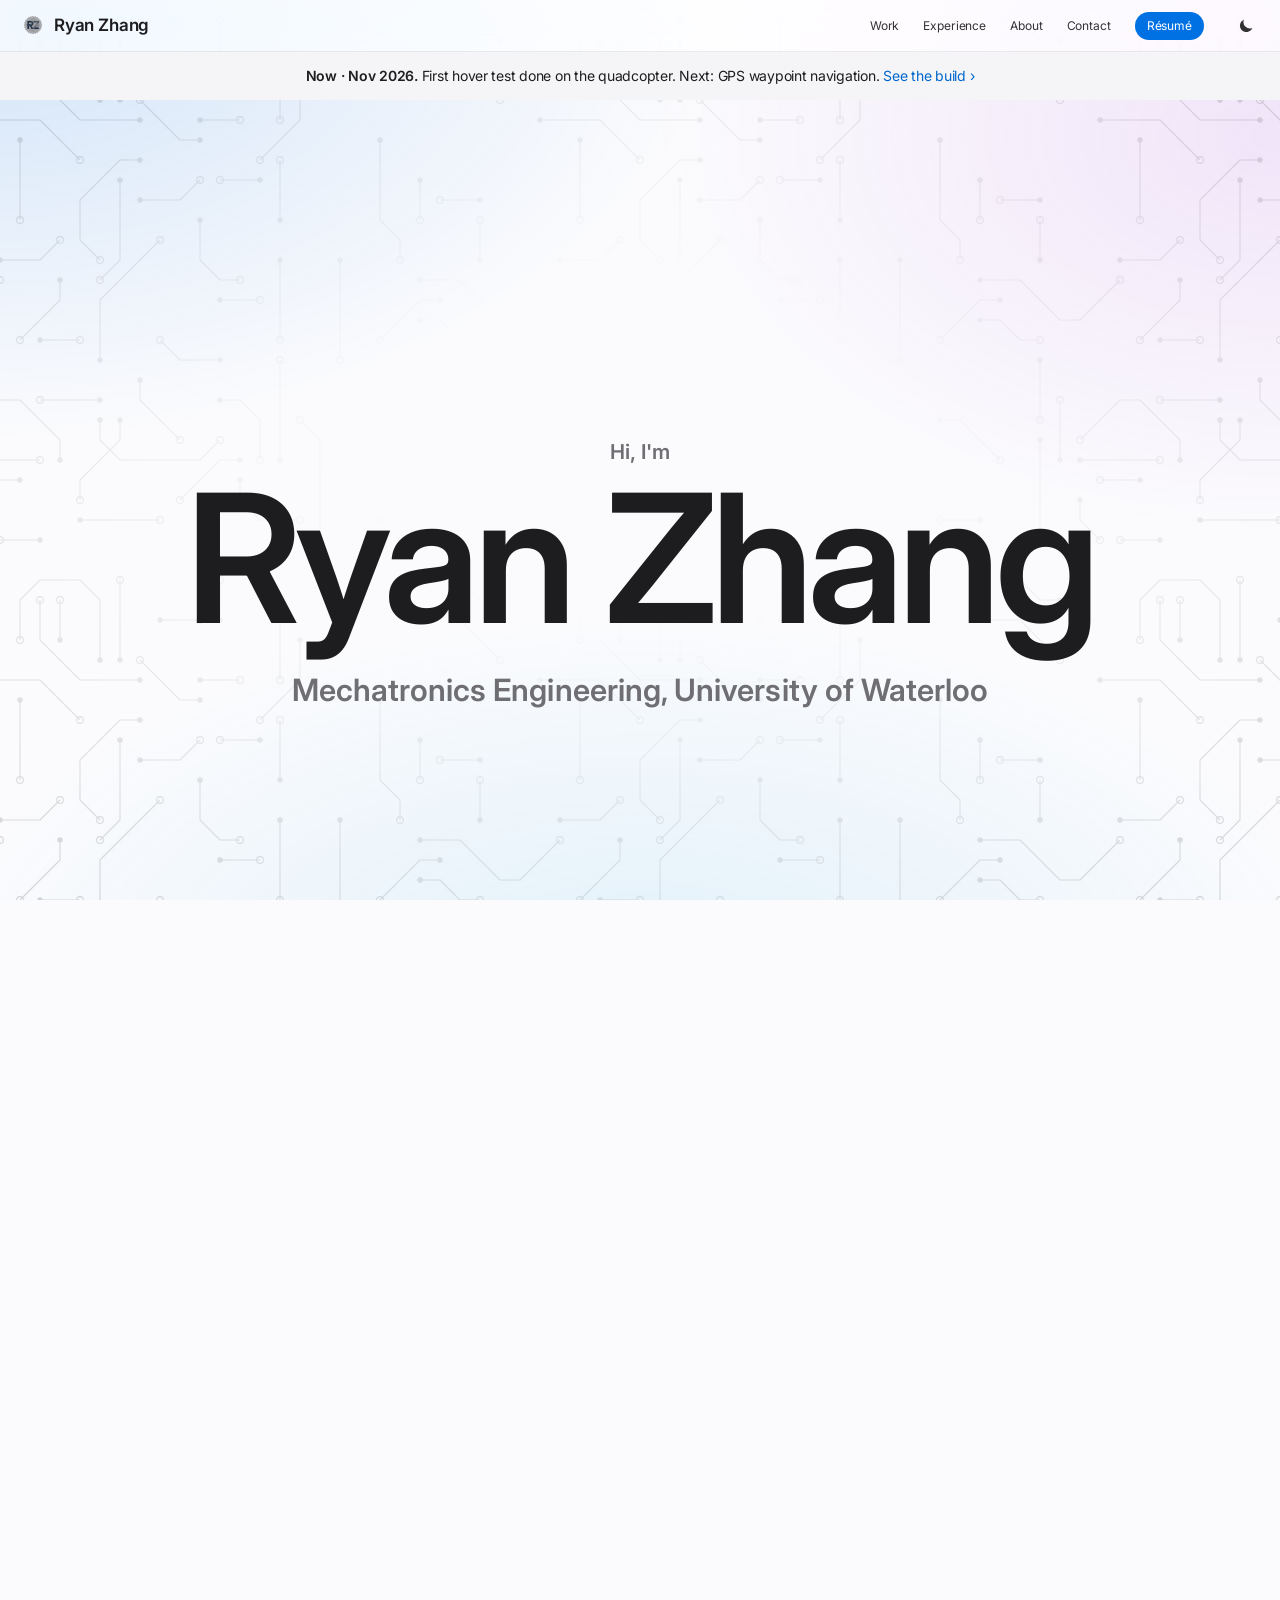
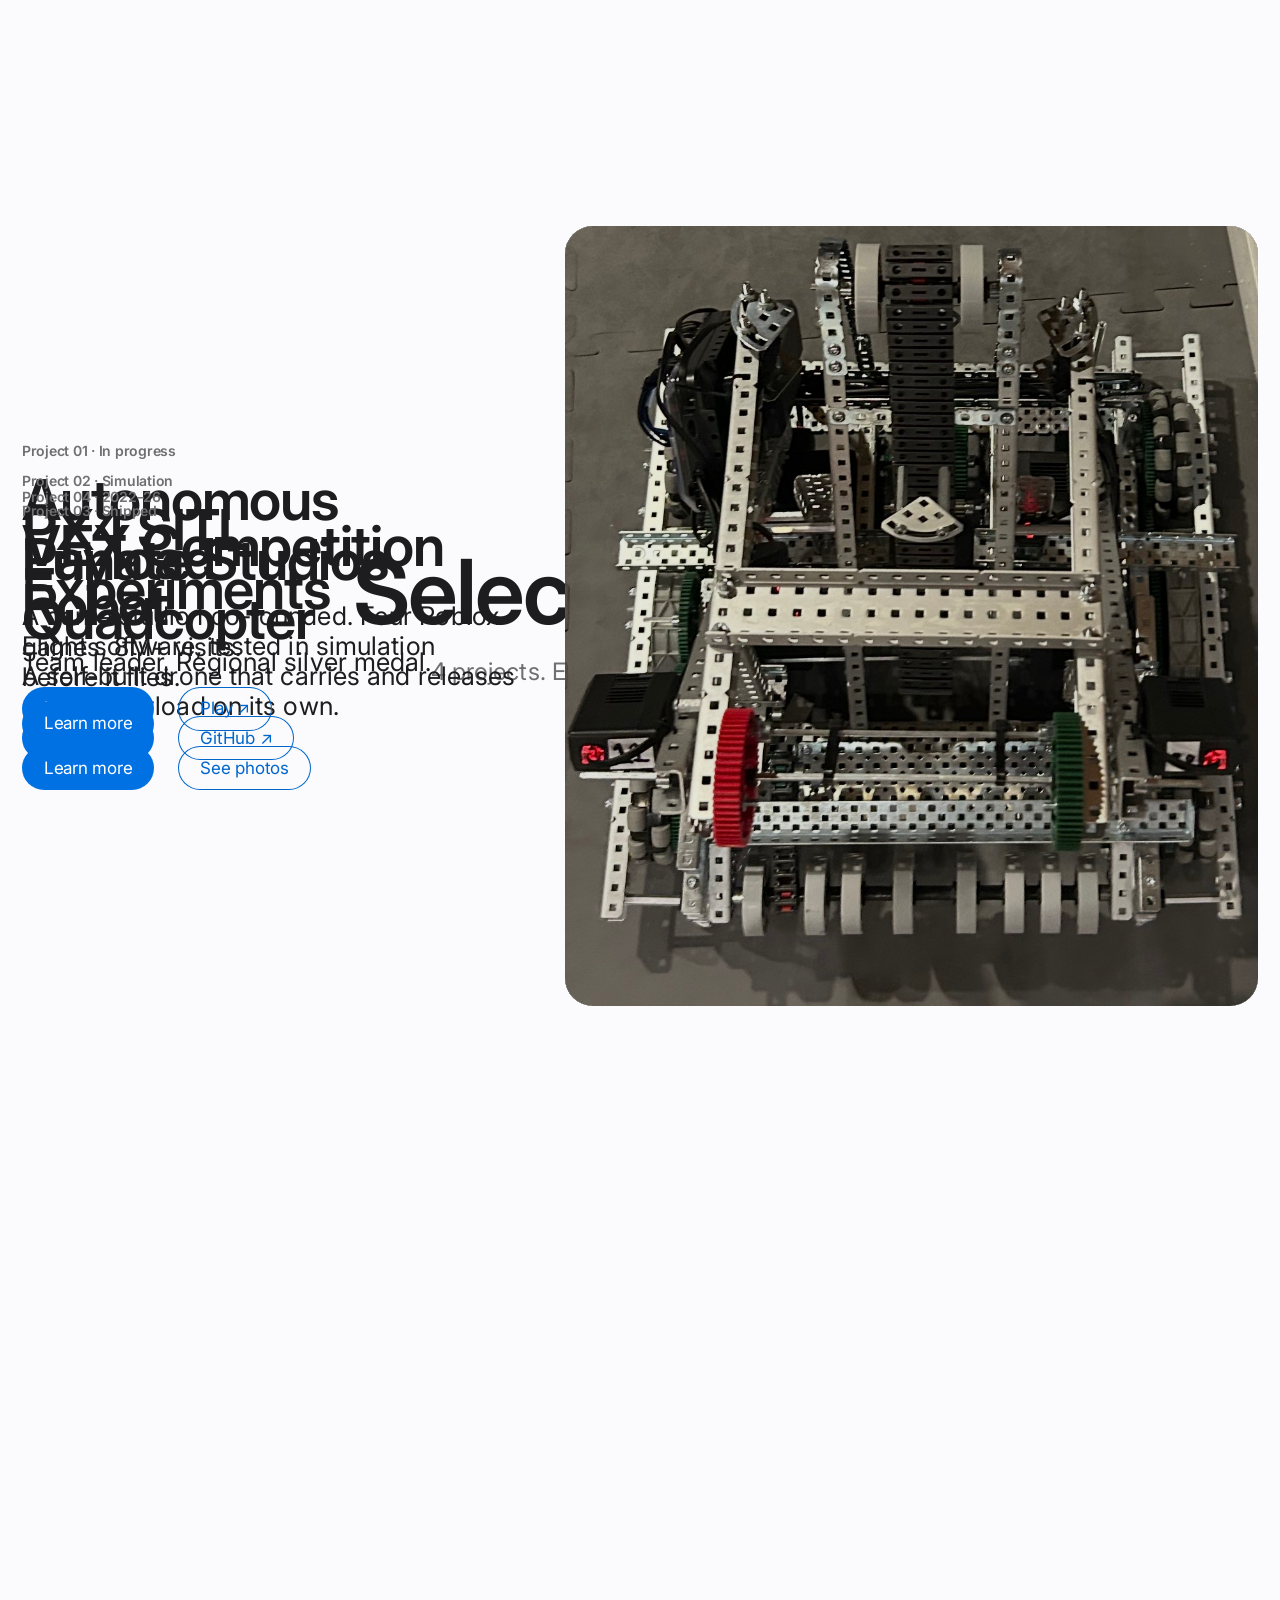
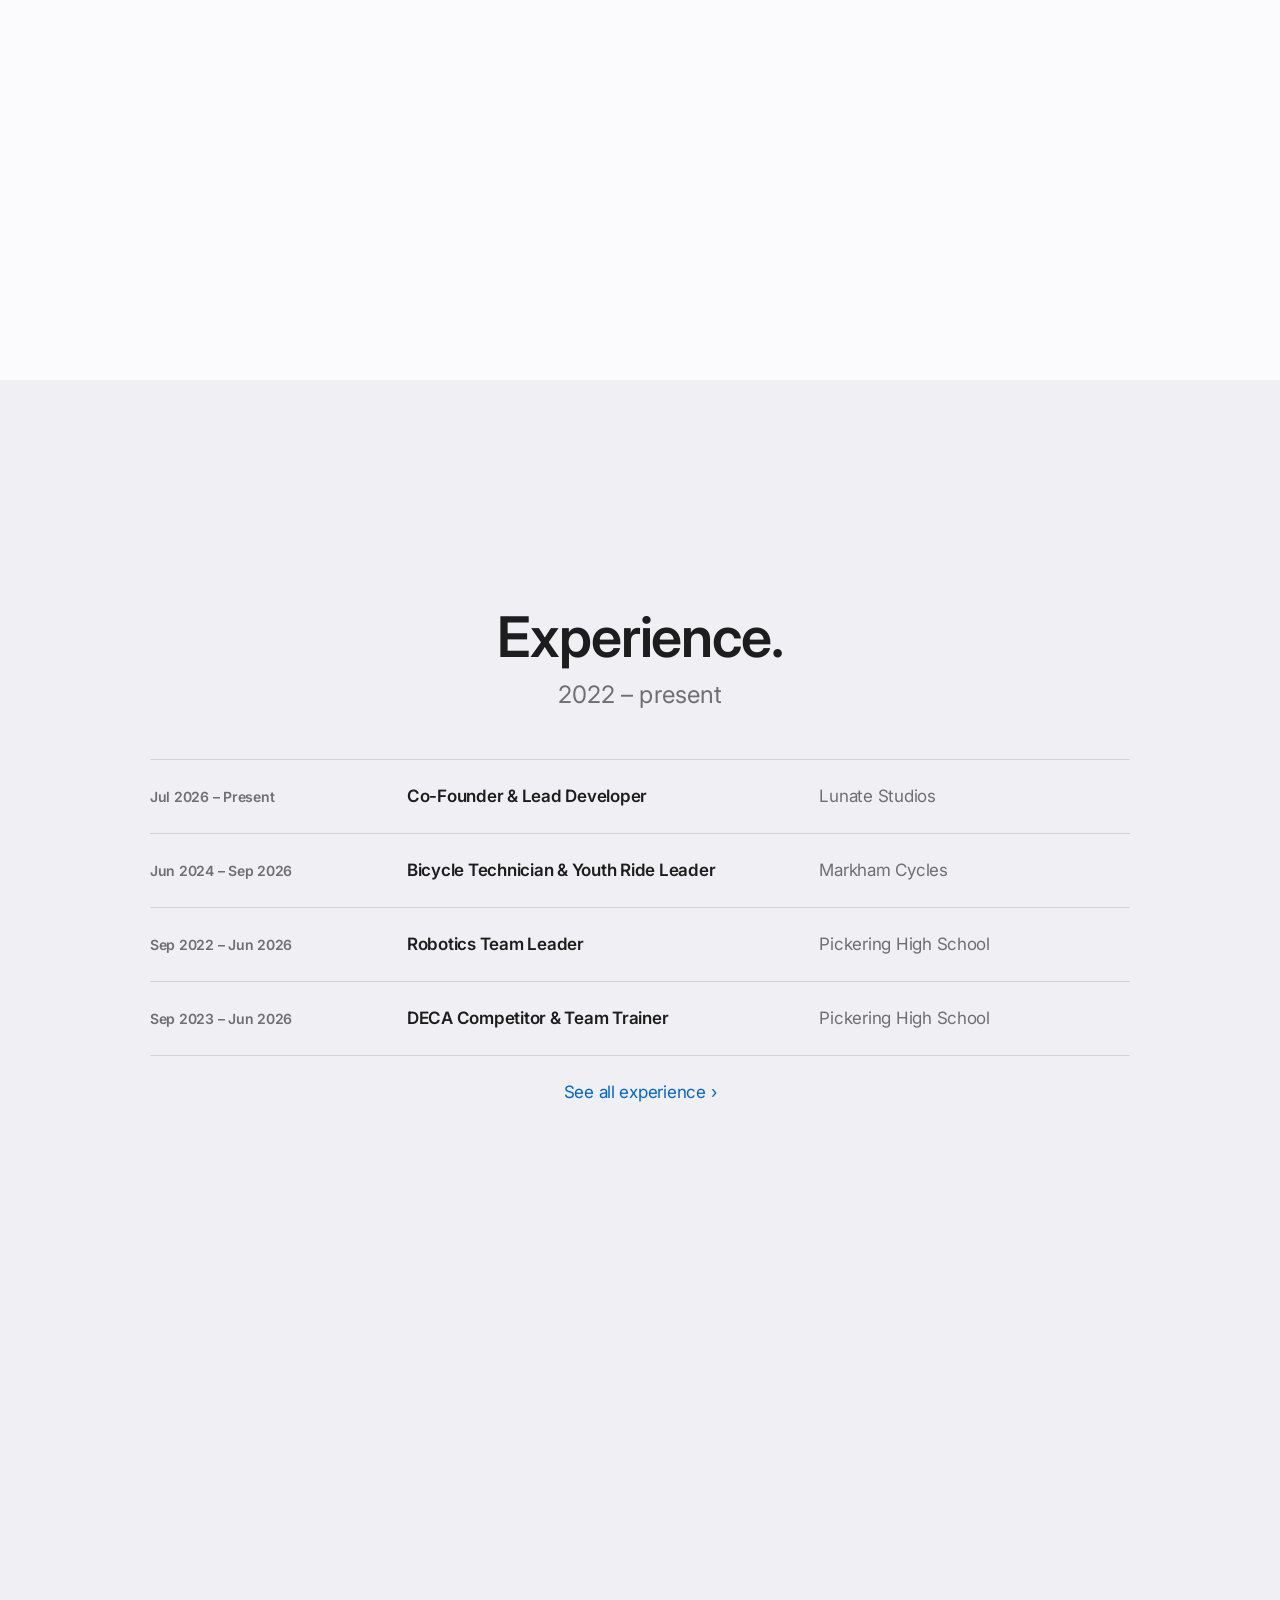
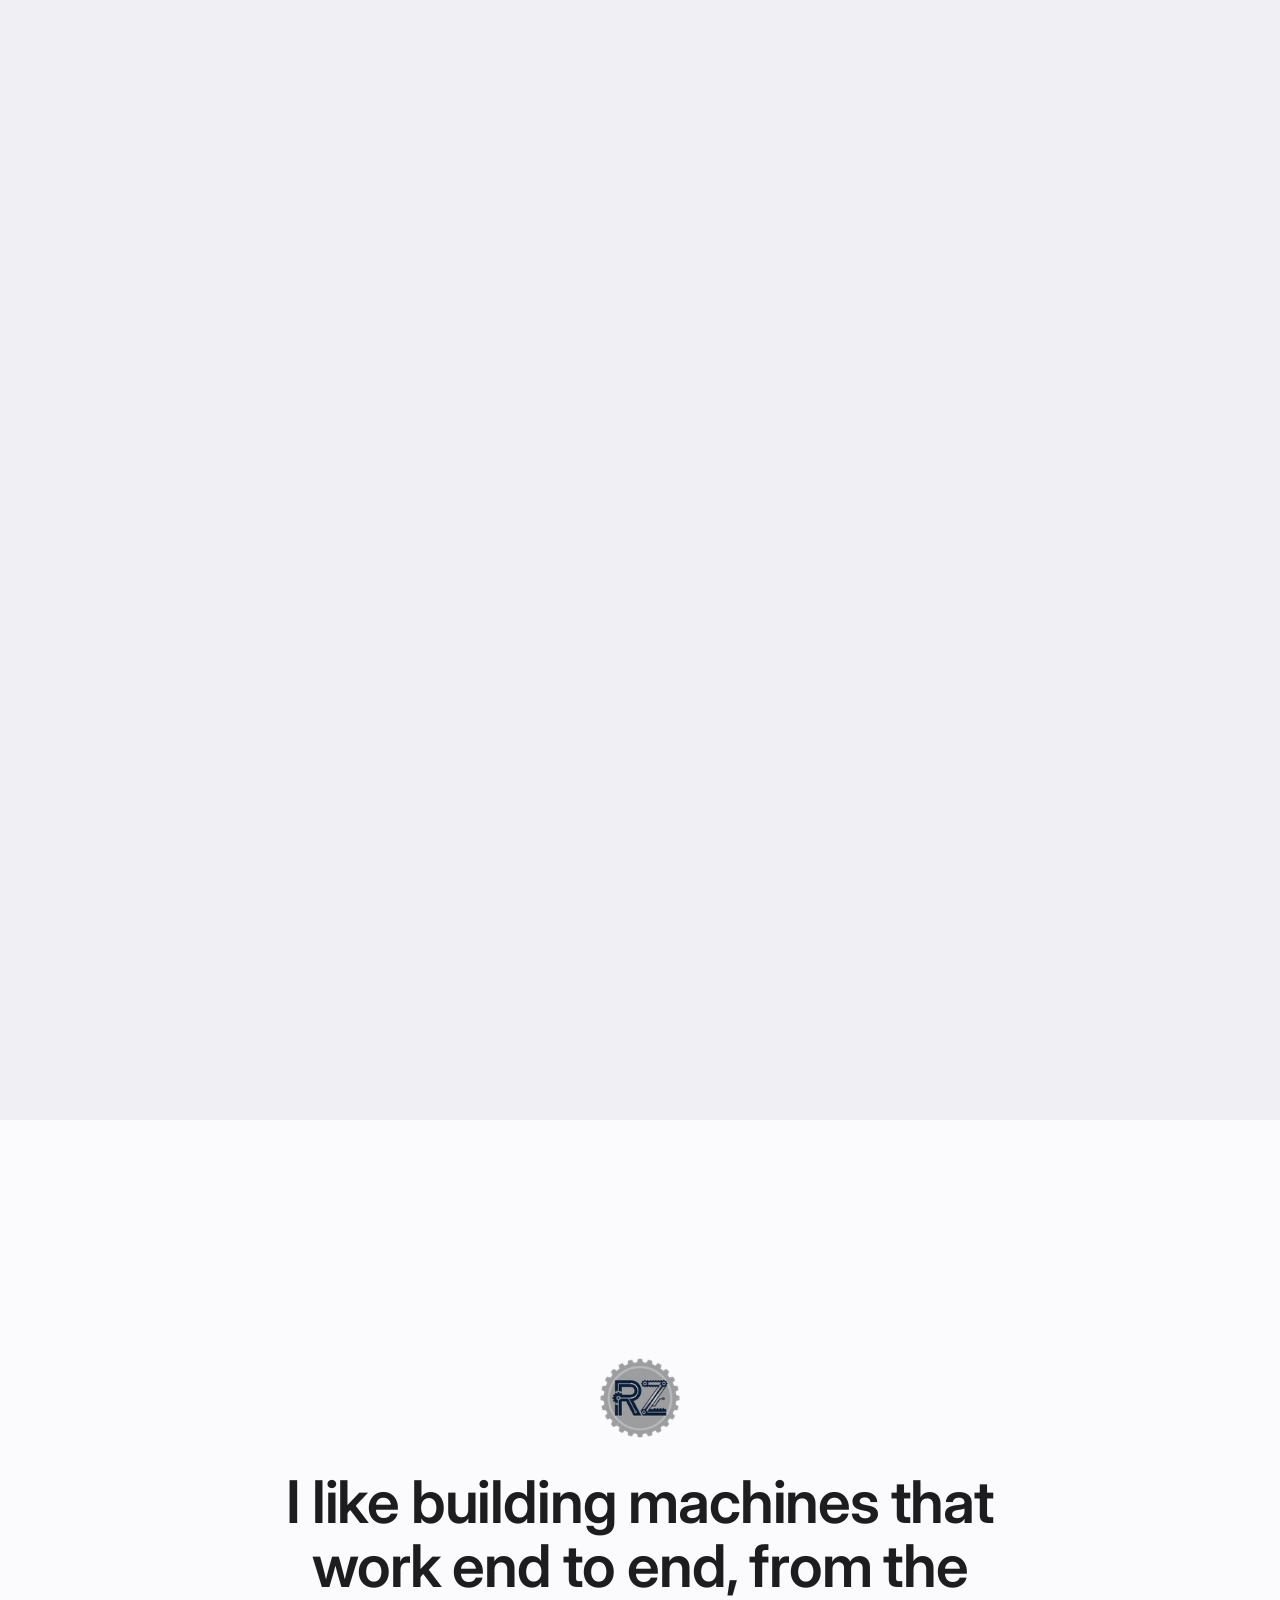
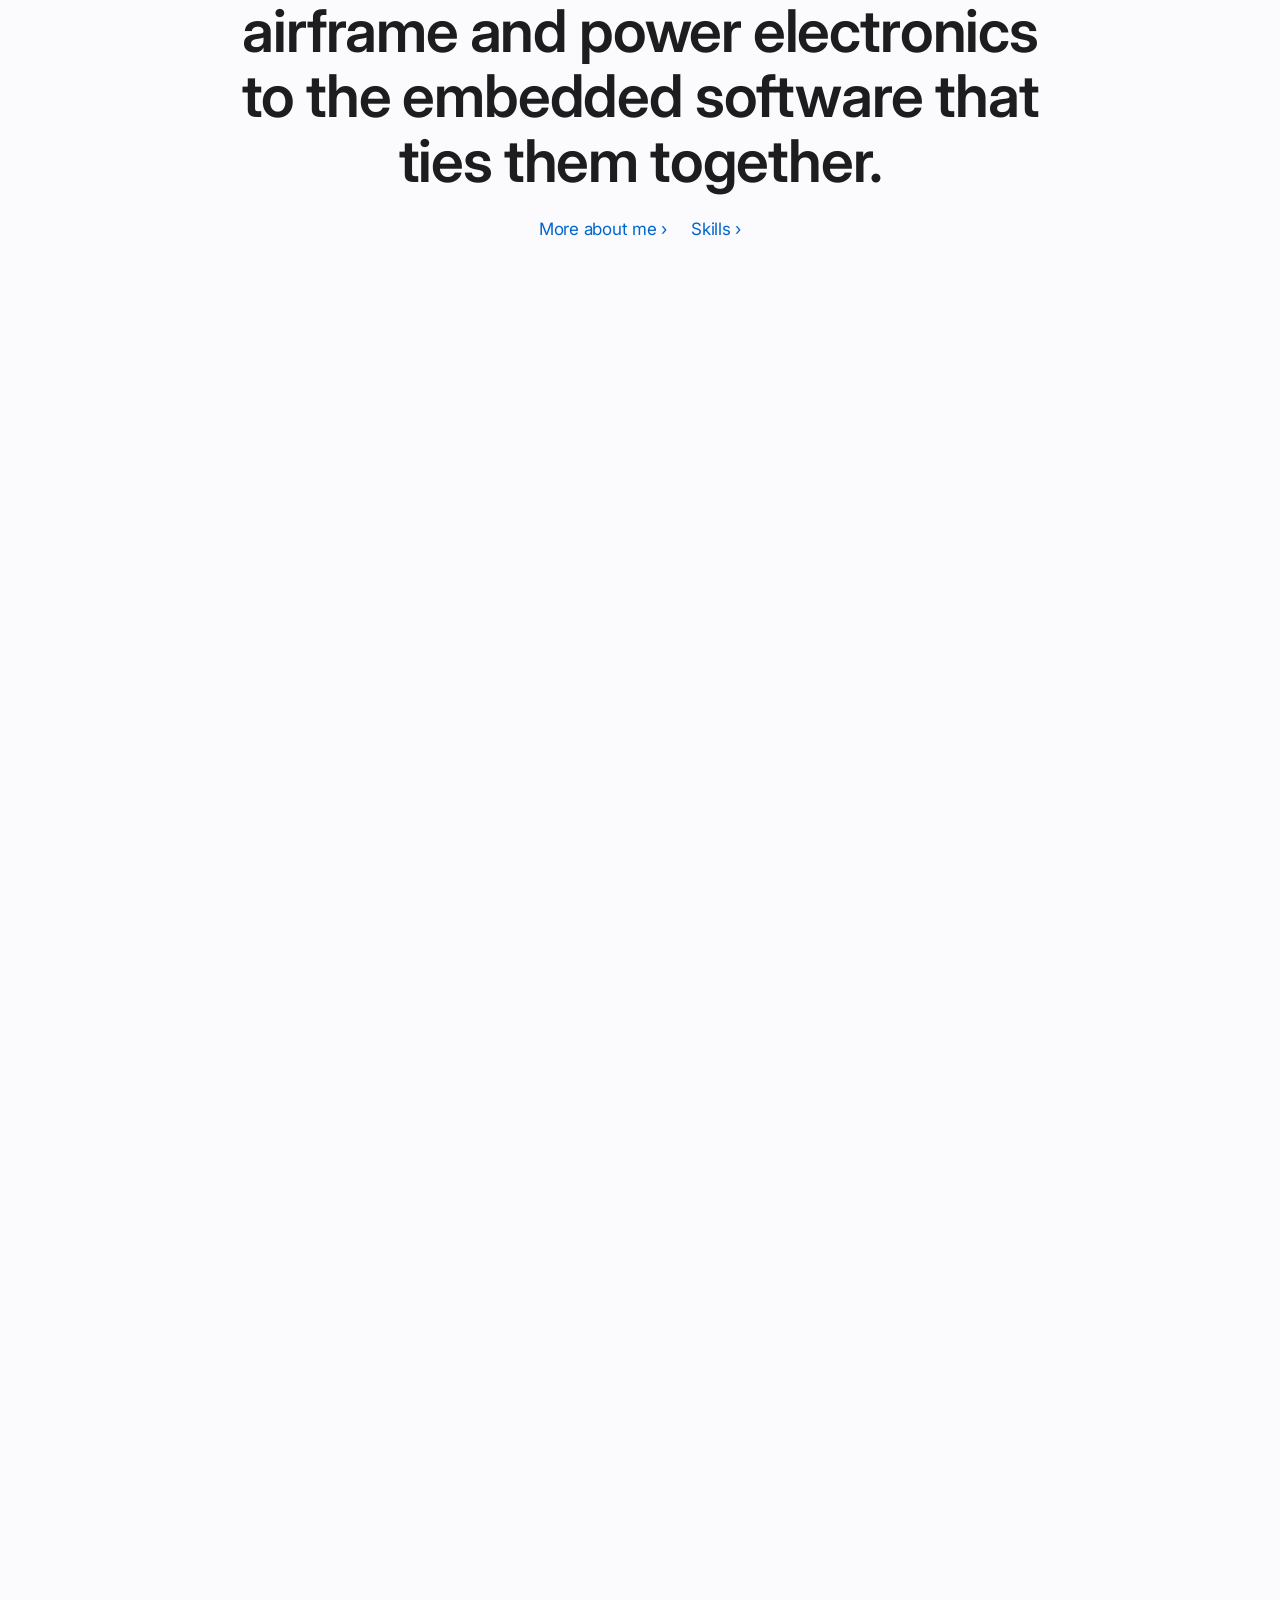
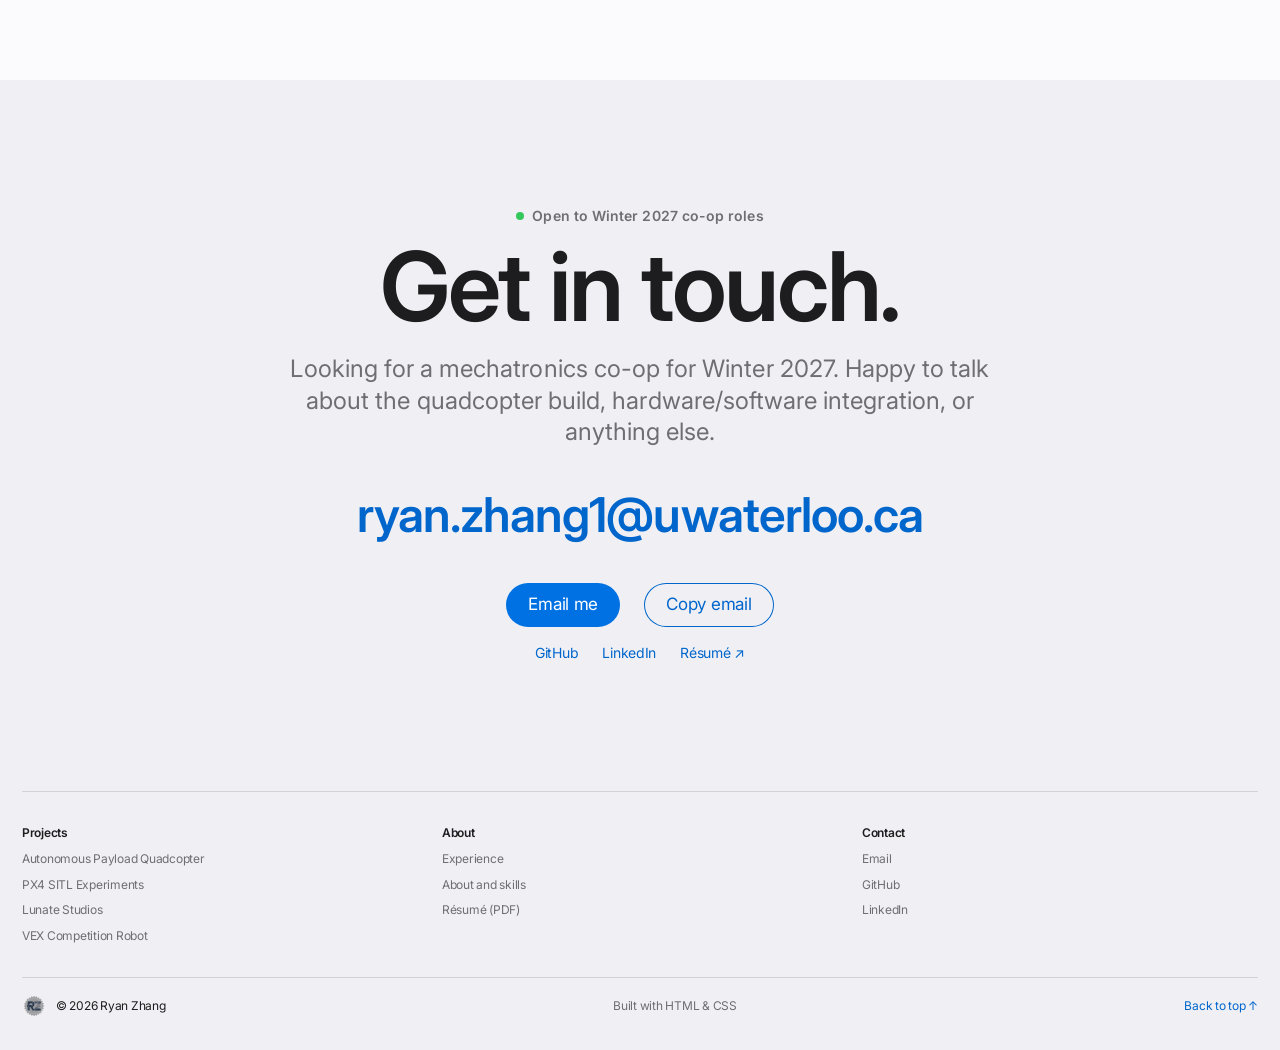
==== index.html @ abb46adc "Add a photo carousel and a circuit-trace background Pages with two or more photos show them in a swi" ====
<!DOCTYPE html>
<html lang="en">
<head>
<meta charset="UTF-8">
<meta name="viewport" content="width=device-width, initial-scale=1, viewport-fit=cover">
<title>Ryan Zhang · Mechatronics Engineering</title>
<meta name="description" content="Ryan Zhang is a mechatronics engineering student building autonomous systems end to end: mechanical design, power electronics, and the embedded software that ties them together.">
<meta name="theme-color" content="#fbfbfd">
<meta property="og:type" content="website">
<meta property="og:url" content="https://ryanzhang-ca.github.io/">
<meta property="og:title" content="Ryan Zhang · Mechatronics Engineering">
<meta property="og:description" content="Ryan Zhang is a mechatronics engineering student building autonomous systems end to end: mechanical design, power electronics, and the embedded software that ties them together.">
<meta property="og:image" content="https://ryanzhang-ca.github.io/images/rz-logo.png">
<meta name="twitter:card" content="summary">
<link rel="icon" type="image/png" href="images/rz-logo.png">
<link rel="apple-touch-icon" href="images/rz-logo.png">
<link rel="preconnect" href="https://fonts.googleapis.com">
<link rel="preconnect" href="https://fonts.gstatic.com" crossorigin>
<link href="https://fonts.googleapis.com/css2?family=Inter:opsz,wght@14..32,400..700&display=swap" rel="stylesheet">
<link rel="stylesheet" href="styles.css">
<script>
  // Before the first paint: apply a saved light/dark choice and switch on the
  // scroll effects. If site.js never runs, everything is shown plainly.
  (function () {
    var r = document.documentElement, t = null;
    try { t = localStorage.getItem('theme'); } catch (e) {}
    if (t === 'light' || t === 'dark') r.setAttribute('data-theme', t);
    r.classList.add('js');
    if (!(window.matchMedia && matchMedia('(prefers-reduced-motion: reduce)').matches)) r.classList.add('scenes-on');
    window.addEventListener('load', function () { if (!window.revealReady) { r.classList.remove('js'); r.classList.remove('scenes-on'); } });
  })();
</script>
</head>
<body>
<a class="skip" href="#main">Skip to content</a>

<header class="nav">
  <div class="nav-in wide">
    <a class="who" href="index.html"><img src="images/rz-logo.png" alt="" width="22" height="22">Ryan Zhang</a>
    <nav id="site-menu" aria-label="Primary">
      <a href="index.html#work">Work</a>
      <a href="experience.html">Experience</a>
      <a href="about.html">About</a>
      <a href="index.html#contact">Contact</a>
      <a class="pill pill-sm" href="Ryan_Zhang_Resume.pdf" target="_blank" rel="noopener">Résumé<span class="sr-only"> (PDF, opens in a new tab)</span></a>
    </nav>
    <button class="theme-btn" type="button" aria-label="Switch to dark mode"><svg class="moon" viewBox="0 0 24 24" aria-hidden="true"><path fill="currentColor" d="M20.5 14.7A8.6 8.6 0 0 1 9.3 3.5a8.6 8.6 0 1 0 11.2 11.2z"/></svg><svg class="sun" viewBox="0 0 24 24" aria-hidden="true"><circle cx="12" cy="12" r="4.4" fill="currentColor"/><path stroke="currentColor" stroke-width="2" stroke-linecap="round" d="M12 1.8v2.4M12 19.8v2.4M1.8 12h2.4M19.8 12h2.4M4.8 4.8l1.7 1.7M17.5 17.5l1.7 1.7M4.8 19.2l1.7-1.7M17.5 6.5l1.7-1.7"/></svg></button>
    <button class="menu-btn" type="button" aria-expanded="false" aria-controls="site-menu" aria-label="Open menu"><span></span><span></span></button>
  </div>
</header>

<p class="ribbon"><span><b>Now · Nov 2026.</b> First hover test done on the quadcopter. Next: GPS waypoint navigation. <a class="more" href="quadcopter.html">See the build</a></span></p>

<main id="main">

  <section class="scene scene--center" aria-label="Introduction" style="--len: 360">
    <div class="scene-stage wide">
      <div class="scene-copy">
        <div class="beat" data-from="0" data-to="0.22" data-zoom>
          <p class="eyebrow">Hi, I'm</p>
          <h1 class="mega">Ryan Zhang</h1>
          <p class="tagline-big">Mechatronics Engineering, University of Waterloo</p>
        </div>
        <div class="beat" data-from="0.27" data-to="0.47" data-zoom>
          <h2 class="statement">I build autonomous systems end to end.</h2>
        </div>
        <div class="beat" data-from="0.52" data-to="0.74" data-zoom>
          <h2 class="statement" data-words data-from="0.53" data-to="0.69">Mechanical design. Power electronics. Embedded software.</h2>
        </div>
        <div class="beat" data-from="0.79" data-to="1">
          <p class="status"><span class="dot" aria-hidden="true"></span>Available</p>
          <h2 class="statement">Open to Winter 2027 co-op roles.</h2>
          <div class="ctas">
            <a class="pill" href="mailto:ryan.zhang1@uwaterloo.ca">Get in touch</a>
            <a class="more" href="#work">View projects</a>
            <a class="more ext" href="Ryan_Zhang_Resume.pdf" target="_blank" rel="noopener">Résumé ↗<span class="sr-only"> (PDF, opens in a new tab)</span></a>
          </div>
          <p class="links-row">
            <a class="more ext" href="https://github.com/ryanzhang-ca" target="_blank" rel="noopener">GitHub<span class="sr-only"> (opens in a new tab)</span></a>
            <a class="more ext" href="https://linkedin.com/in/ryanzhangca" target="_blank" rel="noopener">LinkedIn<span class="sr-only"> (opens in a new tab)</span></a>
            <a class="more ext" href="mailto:ryan.zhang1@uwaterloo.ca">Email</a>
          </p>
        </div>
      </div>
    </div>
  </section>

  <section class="scene scene--chapters" id="work" aria-labelledby="work-title" style="--len: 560">
    <div class="scene-stage wide">
      <div class="chapter chapter-title" data-from="0" data-to="0.14">
        <div class="chapter-copy">
          <h2 id="work-title">Selected work.</h2>
          <p class="sub">4 projects. Each one has its own page.</p>
        </div>
      </div>
      <div class="chapter" data-from="0.17" data-to="0.36">
        <div class="chapter-copy">
          <p class="unit-eyebrow">Project 01 · In progress</p>
          <h2>Autonomous Payload Quadcopter</h2>
          <p class="unit-tag">A self-built drone that carries and releases a liquid payload on its own.</p>
          <div class="ctas"><a class="pill" href="quadcopter.html">Learn more</a><a class="pill pill-secondary" href="quadcopter.html#photos">See photos</a></div>
        </div>
        <div class="chapter-media" aria-hidden="true">
          <canvas data-src="images/quadcopter-assembled.jpg" data-camera='[[0,0.5,0.5,1],[1,0.5,0.45,1.3]]'></canvas>
          <img class="scene-fallback" src="images/quadcopter-assembled.jpg" alt="" width="1500" height="1440" loading="lazy">
        </div>
      </div>
      <div class="chapter" data-from="0.39" data-to="0.58">
        <div class="chapter-copy">
          <p class="unit-eyebrow">Project 02 · Simulation</p>
          <h2>PX4 SITL Experiments</h2>
          <p class="unit-tag">Flight software, tested in simulation before it flies.</p>
          <div class="ctas"><a class="pill" href="px4.html">Learn more</a><a class="pill pill-secondary" href="https://github.com/ryanzhang-ca/px4-sitl-experiments" target="_blank" rel="noopener">GitHub ↗<span class="sr-only"> (opens in a new tab)</span></a></div>
        </div>
        <div class="chapter-media" aria-hidden="true">
          <canvas data-src="images/px4-sitl-flight.jpg" data-camera='[[0,0.25,0.5,1.25],[1,0.75,0.5,1.25]]'></canvas>
          <img class="scene-fallback" src="images/px4-sitl-flight.jpg" alt="" width="1600" height="900" loading="lazy">
        </div>
      </div>
      <div class="chapter" data-from="0.61" data-to="0.79">
        <div class="chapter-copy">
          <p class="unit-eyebrow">Project 03 · Shipped</p>
          <h2>Lunate Studios</h2>
          <p class="unit-tag">A game studio I co-founded. Four Roblox games, 8M+ visits.</p>
          <div class="ctas"><a class="pill" href="lunate.html">Learn more</a><a class="pill pill-secondary" href="https://www.roblox.com/games/120014184236770/Seal-A-Driveway" target="_blank" rel="noopener">Play ↗<span class="sr-only"> (opens in a new tab)</span></a></div>
        </div>
        <div class="chapter-media panel-dark">
          <div class="card-stats">
            <div><b data-scrub>4</b><span>Titles shipped</span></div>
            <div><b data-scrub>8M+</b><span>Total visits</span></div>
            <div><b data-scrub>10K+</b><span>Peak concurrent</span></div>
            <div><b data-scrub>$78K+</b><span>Revenue</span></div>
          </div>
        </div>
      </div>
      <div class="chapter" data-from="0.82" data-to="1">
        <div class="chapter-copy">
          <p class="unit-eyebrow">Project 04 · 2022–26</p>
          <h2>VEX Competition Robot</h2>
          <p class="unit-tag">Team leader. Regional silver medal.</p>
          <div class="ctas"><a class="pill" href="vex.html">Learn more</a></div>
        </div>
        <div class="chapter-media" aria-hidden="true">
          <canvas data-src="images/vex-robot.jpg" data-camera='[[0,0.5,0.5,1.3],[1,0.5,0.5,1]]'></canvas>
          <img class="scene-fallback" src="images/vex-robot.jpg" alt="" width="1096" height="1220" loading="lazy">
        </div>
      </div>
    </div>
  </section>

  <section class="scene scene--center alt" aria-labelledby="exp-title" style="--len: 260">
    <div class="scene-stage wide">
      <div class="scene-copy">
        <div class="beat" data-from="0" data-to="1">
          <h2 class="headline" id="exp-title">Experience.</h2>
          <p class="sub">2022 – present</p>
          <ol class="rows" data-rows data-from="0.06" data-to="0.7">
            <li><span class="when">Jul 2026 – Present</span><b>Co-Founder &amp; Lead Developer</b><span>Lunate Studios</span></li>
            <li><span class="when">Jun 2024 – Sep 2026</span><b>Bicycle Technician &amp; Youth Ride Leader</b><span>Markham Cycles</span></li>
            <li><span class="when">Sep 2022 – Jun 2026</span><b>Robotics Team Leader</b><span>Pickering High School</span></li>
            <li><span class="when">Sep 2023 – Jun 2026</span><b>DECA Competitor &amp; Team Trainer</b><span>Pickering High School</span></li>
          </ol>
          <div class="ctas"><a class="more" href="experience.html">See all experience</a></div>
        </div>
      </div>
    </div>
  </section>

  <section class="scene scene--center" aria-labelledby="about-title" style="--len: 240">
    <div class="scene-stage wide">
      <div class="scene-copy">
        <div class="beat" data-from="0" data-to="1">
          <img class="about-mark" src="images/rz-logo.png" alt="Ryan's RZ monogram: the letters R and Z drawn as circuit traces inside a gear" width="96" height="96" loading="lazy">
          <h2 class="sr-only" id="about-title">About</h2>
          <p class="about-lead" data-words data-from="0.04" data-to="0.72">I like building machines that work end to end, from the airframe and power electronics to the embedded software that ties them together.</p>
          <div class="ctas"><a class="more" href="about.html">More about me</a><a class="more" href="about.html#skills">Skills</a></div>
        </div>
      </div>
    </div>
  </section>

  <section class="section alt" id="contact" aria-labelledby="contact-title">
    <div class="wrap center reveal">
      <p class="eyebrow"><span class="dot" aria-hidden="true"></span>Open to Winter 2027 co-op roles</p>
      <h2 class="display" id="contact-title">Get in touch.</h2>
      <p class="sub">Looking for a mechatronics co-op for Winter 2027. Happy to talk about the quadcopter build, hardware/software integration, or anything else.</p>
      <a class="email" href="mailto:ryan.zhang1@uwaterloo.ca">ryan.zhang1@uwaterloo.ca</a>
      <div class="ctas">
        <a class="pill" href="mailto:ryan.zhang1@uwaterloo.ca">Email me</a>
        <button class="pill pill-secondary" type="button" data-copy="ryan.zhang1@uwaterloo.ca">Copy email</button>
      </div>
      <p class="links-row">
        <a class="more ext" href="https://github.com/ryanzhang-ca" target="_blank" rel="noopener">GitHub<span class="sr-only"> (opens in a new tab)</span></a>
        <a class="more ext" href="https://linkedin.com/in/ryanzhangca" target="_blank" rel="noopener">LinkedIn<span class="sr-only"> (opens in a new tab)</span></a>
        <a class="more ext" href="Ryan_Zhang_Resume.pdf" target="_blank" rel="noopener">Résumé ↗<span class="sr-only"> (PDF, opens in a new tab)</span></a>
      </p>
    </div>
  </section>

</main>

<footer class="foot">
  <div class="wide">
    <div class="foot-dir">
      <div>
        <h2>Projects</h2>
        <ul>
          <li><a href="quadcopter.html">Autonomous Payload Quadcopter</a></li>
          <li><a href="px4.html">PX4 SITL Experiments</a></li>
          <li><a href="lunate.html">Lunate Studios</a></li>
          <li><a href="vex.html">VEX Competition Robot</a></li>
        </ul>
      </div>
      <div>
        <h2>About</h2>
        <ul>
          <li><a href="experience.html">Experience</a></li>
          <li><a href="about.html">About and skills</a></li>
          <li><a href="Ryan_Zhang_Resume.pdf" target="_blank" rel="noopener">Résumé (PDF)<span class="sr-only"> (PDF, opens in a new tab)</span></a></li>
        </ul>
      </div>
      <div>
        <h2>Contact</h2>
        <ul>
          <li><a href="mailto:ryan.zhang1@uwaterloo.ca">Email</a></li>
          <li><a href="https://github.com/ryanzhang-ca" target="_blank" rel="noopener">GitHub<span class="sr-only"> (opens in a new tab)</span></a></li>
          <li><a href="https://linkedin.com/in/ryanzhangca" target="_blank" rel="noopener">LinkedIn<span class="sr-only"> (opens in a new tab)</span></a></li>
        </ul>
      </div>
    </div>
    <div class="foot-in">
      <span class="f1"><img class="mark" src="images/rz-logo.png" alt="" width="24" height="24">© 2026 Ryan Zhang</span>
      <span class="f2">Built with HTML &amp; CSS</span>
      <a class="f3" href="#top">Back to top ↑</a>
    </div>
  </div>
</footer>

<script src="site.js" defer></script>
</body>
</html>
---- styles.css ----
/* Ryan Zhang, portfolio: Apple-style direction.
   Light and dark themes, white/gray bands, rounded cards, pill buttons, a
   frosted bar, and pinned "scenes" whose photo moves as you scroll. The font
   is SF Pro on Apple devices and Inter everywhere else. */

/* ---------- Theme ---------- */

:root {
  color-scheme: light;
  --bg: #fbfbfd;
  --bg-alt: #f5f5f7;
  --band: rgba(232, 232, 237, 0.55);  /* a gray band the glow still shows through */
  --glow-1: rgba(0, 113, 227, 0.16);
  --glow-2: rgba(175, 82, 222, 0.13);
  --glow-3: rgba(50, 173, 230, 0.13);
  --card: #f5f5f7;          /* photo cards */
  --pattern: rgba(0, 0, 0, 0.16);  /* the circuit traces behind the page */
  --tile: #ffffff;        /* a card sitting on --bg-alt */
  --tile-alt: #f5f5f7;    /* a card sitting on --bg */
  --text: #1d1d1f;
  --text-2: #6e6e73;
  --line: #d2d2d7;
  --link: #0066cc;
  --blue: #0071e3;
  --blue-hover: #0077ed;
  --nav-bg: rgba(255, 255, 255, 0.72);
  --nav-solid: #ffffff;
  --nav-line: rgba(0, 0, 0, 0.08);
  --nav-text: rgba(0, 0, 0, 0.8);
  --shadow: rgba(0, 0, 0, 0.1);
  --green: #34c759;
  --amber: #ff9f0a;
}
/* Dark: chosen with the button, or the system setting when nothing was chosen. */
:root[data-theme="dark"] {
  color-scheme: dark;
  --bg: #060608;
  --bg-alt: #161617;
  --band: rgba(255, 255, 255, 0.045);
  --glow-1: rgba(41, 151, 255, 0.24);
  --glow-2: rgba(140, 82, 255, 0.20);
  --glow-3: rgba(40, 190, 230, 0.12);
  --card: #1c1c1e;
  --pattern: rgba(255, 255, 255, 0.15);
  --tile: #232325;
  --tile-alt: #161617;
  --text: #f5f5f7;
  --text-2: #a1a1a6;
  --line: #424245;
  --link: #2997ff;
  --nav-bg: rgba(22, 22, 23, 0.72);
  --nav-solid: #161617;
  --nav-line: rgba(255, 255, 255, 0.1);
  --nav-text: rgba(255, 255, 255, 0.8);
  --shadow: rgba(0, 0, 0, 0.6);
  --green: #30d158;
}
@media (prefers-color-scheme: dark) {
  :root:not([data-theme="light"]) {
    color-scheme: dark;
    --bg: #060608;
    --bg-alt: #161617;
    --band: rgba(255, 255, 255, 0.045);
    --glow-1: rgba(41, 151, 255, 0.24);
    --glow-2: rgba(140, 82, 255, 0.20);
    --glow-3: rgba(40, 190, 230, 0.12);
    --card: #1c1c1e;
    --pattern: rgba(255, 255, 255, 0.15);
    --tile: #232325;
    --tile-alt: #161617;
    --text: #f5f5f7;
    --text-2: #a1a1a6;
    --line: #424245;
    --link: #2997ff;
    --nav-bg: rgba(22, 22, 23, 0.72);
    --nav-solid: #161617;
    --nav-line: rgba(255, 255, 255, 0.1);
    --nav-text: rgba(255, 255, 255, 0.8);
    --shadow: rgba(0, 0, 0, 0.6);
    --green: #30d158;
  }
}

:root {
  --dark-bg: #000000;
  --dark-text: #f5f5f7;
  --dark-text-2: #a1a1a6;
  --dark-tile: #1d1d1f;
  --dark-line: #424245;
  --dark-link: #2997ff;

  --font-text: -apple-system, BlinkMacSystemFont, "SF Pro Text", "Inter", "Helvetica Neue", "Segoe UI", system-ui, sans-serif;
  --font-display: -apple-system, BlinkMacSystemFont, "SF Pro Display", "Inter", "Helvetica Neue", "Segoe UI", system-ui, sans-serif;
  --font-mono: ui-monospace, "SF Mono", Menlo, Consolas, "Cascadia Mono", monospace;

  --radius-l: 28px;
  --radius-m: 18px;
  --gutter: 22px;
  --nav-h: 52px;
  --section: clamp(80px, 10vw, 140px);

  --s1: 4px;
  --s2: 8px;
  --s3: 12px;
  --s4: 16px;
  --s5: 24px;
  --s6: 32px;
  --s7: 48px;
  --s8: 64px;

  --ease: cubic-bezier(0.28, 0.11, 0.32, 1);  /* long, soft settle for reveals */
  --ease-out: cubic-bezier(0, 0, 0.5, 1);     /* quick response for hover and press */
  --spring: cubic-bezier(0.34, 1.32, 0.64, 1); /* pop-ins: a small overshoot, then settle */
}
/* Where supported, pop-ins follow a real spring (damping 0.68, about 5% overshoot). */
@supports (transition-timing-function: linear(0, 1)) {
  :root {
    --spring: linear(0, 0.029 3%, 0.102 6%, 0.203 9%, 0.318 12%, 0.437 15%, 0.588 19%, 0.721 23%, 0.83 27%,
                     0.914 31%, 0.987 36%, 1.03 41%, 1.052 47%, 1.052 54%, 1.038 62%, 1.018 72%, 1.002 84%, 1);
  }
}

/* A switch between light and dark eases instead of flashing (site.js adds this for a moment). */
.theme-anim, .theme-anim *, .theme-anim *::before, .theme-anim *::after {
  transition: background-color 0.35s ease, color 0.35s ease, border-color 0.35s ease, fill 0.35s ease !important;
}

/* ---------- Base ---------- */

*, *::before, *::after { box-sizing: border-box; }

html {
  -webkit-text-size-adjust: 100%;
  scroll-behavior: smooth;
  scroll-padding-top: 72px;
}

/* A faint glow fixed behind the page, so it is never flat white or black.
   Bands are translucent so it carries on through them. */
body::before {
  content: "";
  position: fixed;
  inset: 0;
  z-index: -1;
  pointer-events: none;
  background:
    radial-gradient(80% 70% at 0% 0%, var(--glow-1), transparent 70%),
    radial-gradient(70% 65% at 100% 15%, var(--glow-2), transparent 70%),
    radial-gradient(80% 60% at 50% 110%, var(--glow-3), transparent 70%);
}
/* Faint circuit traces over the glow: runs on a 20px grid with 45-degree
   bends, ending in pads. They are strongest at the edges of the screen and
   fade out behind the text in the middle. The tile is used as a mask, so the
   trace colour comes from --pattern and follows light and dark mode. Browsers
   that can't combine two masks simply go without. */
@supports ((mask-composite: intersect) or (-webkit-mask-composite: source-in)) {
  body::after {
    content: "";
    position: fixed;
    inset: 0;
    z-index: -1;
    pointer-events: none;
    background: var(--pattern);
    -webkit-mask-image: url("data:image/svg+xml,%3Csvg xmlns='http://www.w3.org/2000/svg' width='560' height='560' viewBox='0 0 560 560'%3E%3Cg fill='none' stroke='%23000' stroke-width='1.1' stroke-linejoin='round'%3E%3Cpath d='M300 360L300 340L300 320L300 300L320 280L340 260L360 240'/%3E%3Ccircle cx='300' cy='360' r='2.2' fill='%23000'/%3E%3Ccircle cx='360' cy='240' r='3.4' fill='none'/%3E%3Cpath d='M80 300L60 300L40 320L20 340'/%3E%3Ccircle cx='80' cy='300' r='2.2' fill='%23000'/%3E%3Ccircle cx='20' cy='340' r='3.4' fill='none'/%3E%3Cpath d='M300 420L300 440L320 460L340 460L360 460L380 460L400 460L420 440'/%3E%3Ccircle cx='300' cy='420' r='2.2' fill='%23000'/%3E%3Ccircle cx='420' cy='440' r='3.4' fill='none'/%3E%3Cpath d='M340 160L320 160L300 180L280 200L280 220L280 240L300 260'/%3E%3Ccircle cx='340' cy='160' r='2.2' fill='%23000'/%3E%3Ccircle cx='300' cy='260' r='3.4' fill='none'/%3E%3Cpath d='M340 200L360 200L380 200L400 180'/%3E%3Ccircle cx='340' cy='200' r='2.2' fill='%23000'/%3E%3Ccircle cx='400' cy='180' r='3.4' fill='none'/%3E%3Cpath d='M200 260L220 260L240 260L260 240'/%3E%3Ccircle cx='200' cy='260' r='2.2' fill='%23000'/%3E%3Ccircle cx='260' cy='240' r='3.4' fill='none'/%3E%3Cpath d='M260 460L260 440L240 420L220 400L200 400L180 420L160 440'/%3E%3Ccircle cx='260' cy='460' r='2.2' fill='%23000'/%3E%3Ccircle cx='160' cy='440' r='3.4' fill='none'/%3E%3Cpath d='M500 80L500 100L500 120L480 140L460 160'/%3E%3Ccircle cx='500' cy='80' r='2.2' fill='%23000'/%3E%3Ccircle cx='460' cy='160' r='3.4' fill='none'/%3E%3Cpath d='M120 440L120 460L120 480L120 500L120 520L120 540'/%3E%3Ccircle cx='120' cy='440' r='2.2' fill='%23000'/%3E%3Ccircle cx='120' cy='540' r='3.4' fill='none'/%3E%3Cpath d='M260 280L260 300L240 320L220 340'/%3E%3Ccircle cx='260' cy='280' r='2.2' fill='%23000'/%3E%3Ccircle cx='220' cy='340' r='3.4' fill='none'/%3E%3Cpath d='M20 140L20 160L20 180L20 200L20 220L40 240L40 260'/%3E%3Ccircle cx='20' cy='140' r='2.2' fill='%23000'/%3E%3Ccircle cx='40' cy='260' r='3.4' fill='none'/%3E%3Cpath d='M60 60L80 60L100 60L120 80L140 100'/%3E%3Ccircle cx='60' cy='60' r='2.2' fill='%23000'/%3E%3Ccircle cx='140' cy='100' r='3.4' fill='none'/%3E%3Cpath d='M300 100L300 80L300 60L300 40L280 20L260 20L240 20L220 40L220 60L220 80'/%3E%3Ccircle cx='300' cy='100' r='2.2' fill='%23000'/%3E%3Ccircle cx='220' cy='80' r='3.4' fill='none'/%3E%3Cpath d='M480 460L480 440L480 420L480 400L480 380L480 360'/%3E%3Ccircle cx='480' cy='460' r='2.2' fill='%23000'/%3E%3Ccircle cx='480' cy='360' r='3.4' fill='none'/%3E%3Cpath d='M480 60L480 80L480 100L480 120'/%3E%3Ccircle cx='480' cy='60' r='2.2' fill='%23000'/%3E%3Ccircle cx='480' cy='120' r='3.4' fill='none'/%3E%3Cpath d='M60 180L60 200L60 220'/%3E%3Ccircle cx='60' cy='180' r='2.2' fill='%23000'/%3E%3Ccircle cx='60' cy='220' r='3.4' fill='none'/%3E%3Cpath d='M120 200L100 200L80 200'/%3E%3Ccircle cx='120' cy='200' r='2.2' fill='%23000'/%3E%3Ccircle cx='80' cy='200' r='3.4' fill='none'/%3E%3Cpath d='M340 380L340 400L360 420L380 440'/%3E%3Ccircle cx='340' cy='380' r='2.2' fill='%23000'/%3E%3Ccircle cx='380' cy='440' r='3.4' fill='none'/%3E%3Cpath d='M420 60L420 40L420 20'/%3E%3Ccircle cx='420' cy='60' r='2.2' fill='%23000'/%3E%3Ccircle cx='420' cy='20' r='3.4' fill='none'/%3E%3Cpath d='M60 280L80 280L100 280L120 300L140 320L160 320L180 300L200 280'/%3E%3Ccircle cx='60' cy='280' r='2.2' fill='%23000'/%3E%3Ccircle cx='200' cy='280' r='3.4' fill='none'/%3E%3Cpath d='M480 220L480 200L480 180L480 160'/%3E%3Ccircle cx='480' cy='220' r='2.2' fill='%23000'/%3E%3Ccircle cx='480' cy='160' r='3.4' fill='none'/%3E%3Cpath d='M360 60L380 60L400 60'/%3E%3Ccircle cx='360' cy='60' r='2.2' fill='%23000'/%3E%3Ccircle cx='400' cy='60' r='3.4' fill='none'/%3E%3Cpath d='M160 460L180 460L200 460L220 460L240 460'/%3E%3Ccircle cx='160' cy='460' r='2.2' fill='%23000'/%3E%3Ccircle cx='240' cy='460' r='3.4' fill='none'/%3E%3Cpath d='M340 120L320 120L300 120L280 120L260 100L240 80L240 60L240 40'/%3E%3Ccircle cx='340' cy='120' r='2.2' fill='%23000'/%3E%3Ccircle cx='240' cy='40' r='3.4' fill='none'/%3E%3Cpath d='M220 140L220 160L220 180L220 200L220 220'/%3E%3Ccircle cx='220' cy='140' r='2.2' fill='%23000'/%3E%3Ccircle cx='220' cy='220' r='3.4' fill='none'/%3E%3Cpath d='M320 180L320 200L320 220L320 240L320 260L300 280'/%3E%3Ccircle cx='320' cy='180' r='2.2' fill='%23000'/%3E%3Ccircle cx='300' cy='280' r='3.4' fill='none'/%3E%3Cpath d='M460 180L440 180L420 180'/%3E%3Ccircle cx='460' cy='180' r='2.2' fill='%23000'/%3E%3Ccircle cx='420' cy='180' r='3.4' fill='none'/%3E%3Cpath d='M160 500L160 520L180 540'/%3E%3Ccircle cx='160' cy='500' r='2.2' fill='%23000'/%3E%3Ccircle cx='180' cy='540' r='3.4' fill='none'/%3E%3Cpath d='M420 360L400 360L380 360L360 340'/%3E%3Ccircle cx='420' cy='360' r='2.2' fill='%23000'/%3E%3Ccircle cx='360' cy='340' r='3.4' fill='none'/%3E%3Cpath d='M180 120L200 120L220 120L240 120L260 140L280 160'/%3E%3Ccircle cx='180' cy='120' r='2.2' fill='%23000'/%3E%3Ccircle cx='280' cy='160' r='3.4' fill='none'/%3E%3Cpath d='M480 260L480 280L480 300L480 320L480 340'/%3E%3Ccircle cx='480' cy='260' r='2.2' fill='%23000'/%3E%3Ccircle cx='480' cy='340' r='3.4' fill='none'/%3E%3Cpath d='M240 340L260 340L280 340'/%3E%3Ccircle cx='240' cy='340' r='2.2' fill='%23000'/%3E%3Ccircle cx='280' cy='340' r='3.4' fill='none'/%3E%3Cpath d='M280 520L300 520L320 520L340 520L360 520'/%3E%3Ccircle cx='280' cy='520' r='2.2' fill='%23000'/%3E%3Ccircle cx='360' cy='520' r='3.4' fill='none'/%3E%3Cpath d='M320 100L320 80L320 60L320 40L320 20'/%3E%3Ccircle cx='320' cy='100' r='2.2' fill='%23000'/%3E%3Ccircle cx='320' cy='20' r='3.4' fill='none'/%3E%3Cpath d='M400 140L380 140L360 120L340 100'/%3E%3Ccircle cx='400' cy='140' r='2.2' fill='%23000'/%3E%3Ccircle cx='340' cy='100' r='3.4' fill='none'/%3E%3Cpath d='M220 480L200 480L180 480'/%3E%3Ccircle cx='220' cy='480' r='2.2' fill='%23000'/%3E%3Ccircle cx='180' cy='480' r='3.4' fill='none'/%3E%3Cpath d='M140 460L140 440L140 420L140 400'/%3E%3Ccircle cx='140' cy='460' r='2.2' fill='%23000'/%3E%3Ccircle cx='140' cy='400' r='3.4' fill='none'/%3E%3Cpath d='M120 360L120 380L120 400L120 420'/%3E%3Ccircle cx='120' cy='360' r='2.2' fill='%23000'/%3E%3Ccircle cx='120' cy='420' r='3.4' fill='none'/%3E%3Cpath d='M400 220L400 240L400 260L420 280L440 280'/%3E%3Ccircle cx='400' cy='220' r='2.2' fill='%23000'/%3E%3Ccircle cx='440' cy='280' r='3.4' fill='none'/%3E%3Cpath d='M260 80L260 60L260 40'/%3E%3Ccircle cx='260' cy='80' r='2.2' fill='%23000'/%3E%3Ccircle cx='260' cy='40' r='3.4' fill='none'/%3E%3Cpath d='M240 540L220 540L200 540'/%3E%3Ccircle cx='240' cy='540' r='2.2' fill='%23000'/%3E%3Ccircle cx='200' cy='540' r='3.4' fill='none'/%3E%3Cpath d='M60 320L80 320L100 340L120 340'/%3E%3Ccircle cx='60' cy='320' r='2.2' fill='%23000'/%3E%3Ccircle cx='120' cy='340' r='3.4' fill='none'/%3E%3Cpath d='M20 420L40 420L60 440L80 460'/%3E%3Ccircle cx='20' cy='420' r='2.2' fill='%23000'/%3E%3Ccircle cx='80' cy='460' r='3.4' fill='none'/%3E%3Cpath d='M400 120L420 120L440 120'/%3E%3Ccircle cx='400' cy='120' r='2.2' fill='%23000'/%3E%3Ccircle cx='440' cy='120' r='3.4' fill='none'/%3E%3Cpath d='M520 540L520 520L520 500L520 480L520 460L520 440L500 420'/%3E%3Ccircle cx='520' cy='540' r='2.2' fill='%23000'/%3E%3Ccircle cx='500' cy='420' r='3.4' fill='none'/%3E%3Cpath d='M540 260L540 280L540 300L540 320L540 340L540 360'/%3E%3Ccircle cx='540' cy='260' r='2.2' fill='%23000'/%3E%3Ccircle cx='540' cy='360' r='3.4' fill='none'/%3E%3Cpath d='M60 520L40 520L20 520'/%3E%3Ccircle cx='60' cy='520' r='2.2' fill='%23000'/%3E%3Ccircle cx='20' cy='520' r='3.4' fill='none'/%3E%3Cpath d='M420 400L440 400L460 420L460 440L460 460'/%3E%3Ccircle cx='420' cy='400' r='2.2' fill='%23000'/%3E%3Ccircle cx='460' cy='460' r='3.4' fill='none'/%3E%3Cpath d='M320 420L320 440L300 460L280 480L280 500'/%3E%3Ccircle cx='320' cy='420' r='2.2' fill='%23000'/%3E%3Ccircle cx='280' cy='500' r='3.4' fill='none'/%3E%3Cpath d='M420 300L440 300L460 300'/%3E%3Ccircle cx='420' cy='300' r='2.2' fill='%23000'/%3E%3Ccircle cx='460' cy='300' r='3.4' fill='none'/%3E%3Cpath d='M120 260L120 240L120 220'/%3E%3Ccircle cx='120' cy='260' r='2.2' fill='%23000'/%3E%3Ccircle cx='120' cy='220' r='3.4' fill='none'/%3E%3Cpath d='M440 460L420 460L400 480L380 500'/%3E%3Ccircle cx='440' cy='460' r='2.2' fill='%23000'/%3E%3Ccircle cx='380' cy='500' r='3.4' fill='none'/%3E%3Cpath d='M140 40L120 40L100 20'/%3E%3Ccircle cx='140' cy='40' r='2.2' fill='%23000'/%3E%3Ccircle cx='100' cy='20' r='3.4' fill='none'/%3E%3Cpath d='M300 400L280 400L260 400L240 400'/%3E%3Ccircle cx='300' cy='400' r='2.2' fill='%23000'/%3E%3Ccircle cx='240' cy='400' r='3.4' fill='none'/%3E%3Cpath d='M440 480L440 500L460 520L480 520L500 520'/%3E%3Ccircle cx='440' cy='480' r='2.2' fill='%23000'/%3E%3Ccircle cx='500' cy='520' r='3.4' fill='none'/%3E%3C/g%3E%3C/svg%3E"), radial-gradient(ellipse 75% 70% at 50% 50%, transparent 25%, #000 100%);
    mask-image: url("data:image/svg+xml,%3Csvg xmlns='http://www.w3.org/2000/svg' width='560' height='560' viewBox='0 0 560 560'%3E%3Cg fill='none' stroke='%23000' stroke-width='1.1' stroke-linejoin='round'%3E%3Cpath d='M300 360L300 340L300 320L300 300L320 280L340 260L360 240'/%3E%3Ccircle cx='300' cy='360' r='2.2' fill='%23000'/%3E%3Ccircle cx='360' cy='240' r='3.4' fill='none'/%3E%3Cpath d='M80 300L60 300L40 320L20 340'/%3E%3Ccircle cx='80' cy='300' r='2.2' fill='%23000'/%3E%3Ccircle cx='20' cy='340' r='3.4' fill='none'/%3E%3Cpath d='M300 420L300 440L320 460L340 460L360 460L380 460L400 460L420 440'/%3E%3Ccircle cx='300' cy='420' r='2.2' fill='%23000'/%3E%3Ccircle cx='420' cy='440' r='3.4' fill='none'/%3E%3Cpath d='M340 160L320 160L300 180L280 200L280 220L280 240L300 260'/%3E%3Ccircle cx='340' cy='160' r='2.2' fill='%23000'/%3E%3Ccircle cx='300' cy='260' r='3.4' fill='none'/%3E%3Cpath d='M340 200L360 200L380 200L400 180'/%3E%3Ccircle cx='340' cy='200' r='2.2' fill='%23000'/%3E%3Ccircle cx='400' cy='180' r='3.4' fill='none'/%3E%3Cpath d='M200 260L220 260L240 260L260 240'/%3E%3Ccircle cx='200' cy='260' r='2.2' fill='%23000'/%3E%3Ccircle cx='260' cy='240' r='3.4' fill='none'/%3E%3Cpath d='M260 460L260 440L240 420L220 400L200 400L180 420L160 440'/%3E%3Ccircle cx='260' cy='460' r='2.2' fill='%23000'/%3E%3Ccircle cx='160' cy='440' r='3.4' fill='none'/%3E%3Cpath d='M500 80L500 100L500 120L480 140L460 160'/%3E%3Ccircle cx='500' cy='80' r='2.2' fill='%23000'/%3E%3Ccircle cx='460' cy='160' r='3.4' fill='none'/%3E%3Cpath d='M120 440L120 460L120 480L120 500L120 520L120 540'/%3E%3Ccircle cx='120' cy='440' r='2.2' fill='%23000'/%3E%3Ccircle cx='120' cy='540' r='3.4' fill='none'/%3E%3Cpath d='M260 280L260 300L240 320L220 340'/%3E%3Ccircle cx='260' cy='280' r='2.2' fill='%23000'/%3E%3Ccircle cx='220' cy='340' r='3.4' fill='none'/%3E%3Cpath d='M20 140L20 160L20 180L20 200L20 220L40 240L40 260'/%3E%3Ccircle cx='20' cy='140' r='2.2' fill='%23000'/%3E%3Ccircle cx='40' cy='260' r='3.4' fill='none'/%3E%3Cpath d='M60 60L80 60L100 60L120 80L140 100'/%3E%3Ccircle cx='60' cy='60' r='2.2' fill='%23000'/%3E%3Ccircle cx='140' cy='100' r='3.4' fill='none'/%3E%3Cpath d='M300 100L300 80L300 60L300 40L280 20L260 20L240 20L220 40L220 60L220 80'/%3E%3Ccircle cx='300' cy='100' r='2.2' fill='%23000'/%3E%3Ccircle cx='220' cy='80' r='3.4' fill='none'/%3E%3Cpath d='M480 460L480 440L480 420L480 400L480 380L480 360'/%3E%3Ccircle cx='480' cy='460' r='2.2' fill='%23000'/%3E%3Ccircle cx='480' cy='360' r='3.4' fill='none'/%3E%3Cpath d='M480 60L480 80L480 100L480 120'/%3E%3Ccircle cx='480' cy='60' r='2.2' fill='%23000'/%3E%3Ccircle cx='480' cy='120' r='3.4' fill='none'/%3E%3Cpath d='M60 180L60 200L60 220'/%3E%3Ccircle cx='60' cy='180' r='2.2' fill='%23000'/%3E%3Ccircle cx='60' cy='220' r='3.4' fill='none'/%3E%3Cpath d='M120 200L100 200L80 200'/%3E%3Ccircle cx='120' cy='200' r='2.2' fill='%23000'/%3E%3Ccircle cx='80' cy='200' r='3.4' fill='none'/%3E%3Cpath d='M340 380L340 400L360 420L380 440'/%3E%3Ccircle cx='340' cy='380' r='2.2' fill='%23000'/%3E%3Ccircle cx='380' cy='440' r='3.4' fill='none'/%3E%3Cpath d='M420 60L420 40L420 20'/%3E%3Ccircle cx='420' cy='60' r='2.2' fill='%23000'/%3E%3Ccircle cx='420' cy='20' r='3.4' fill='none'/%3E%3Cpath d='M60 280L80 280L100 280L120 300L140 320L160 320L180 300L200 280'/%3E%3Ccircle cx='60' cy='280' r='2.2' fill='%23000'/%3E%3Ccircle cx='200' cy='280' r='3.4' fill='none'/%3E%3Cpath d='M480 220L480 200L480 180L480 160'/%3E%3Ccircle cx='480' cy='220' r='2.2' fill='%23000'/%3E%3Ccircle cx='480' cy='160' r='3.4' fill='none'/%3E%3Cpath d='M360 60L380 60L400 60'/%3E%3Ccircle cx='360' cy='60' r='2.2' fill='%23000'/%3E%3Ccircle cx='400' cy='60' r='3.4' fill='none'/%3E%3Cpath d='M160 460L180 460L200 460L220 460L240 460'/%3E%3Ccircle cx='160' cy='460' r='2.2' fill='%23000'/%3E%3Ccircle cx='240' cy='460' r='3.4' fill='none'/%3E%3Cpath d='M340 120L320 120L300 120L280 120L260 100L240 80L240 60L240 40'/%3E%3Ccircle cx='340' cy='120' r='2.2' fill='%23000'/%3E%3Ccircle cx='240' cy='40' r='3.4' fill='none'/%3E%3Cpath d='M220 140L220 160L220 180L220 200L220 220'/%3E%3Ccircle cx='220' cy='140' r='2.2' fill='%23000'/%3E%3Ccircle cx='220' cy='220' r='3.4' fill='none'/%3E%3Cpath d='M320 180L320 200L320 220L320 240L320 260L300 280'/%3E%3Ccircle cx='320' cy='180' r='2.2' fill='%23000'/%3E%3Ccircle cx='300' cy='280' r='3.4' fill='none'/%3E%3Cpath d='M460 180L440 180L420 180'/%3E%3Ccircle cx='460' cy='180' r='2.2' fill='%23000'/%3E%3Ccircle cx='420' cy='180' r='3.4' fill='none'/%3E%3Cpath d='M160 500L160 520L180 540'/%3E%3Ccircle cx='160' cy='500' r='2.2' fill='%23000'/%3E%3Ccircle cx='180' cy='540' r='3.4' fill='none'/%3E%3Cpath d='M420 360L400 360L380 360L360 340'/%3E%3Ccircle cx='420' cy='360' r='2.2' fill='%23000'/%3E%3Ccircle cx='360' cy='340' r='3.4' fill='none'/%3E%3Cpath d='M180 120L200 120L220 120L240 120L260 140L280 160'/%3E%3Ccircle cx='180' cy='120' r='2.2' fill='%23000'/%3E%3Ccircle cx='280' cy='160' r='3.4' fill='none'/%3E%3Cpath d='M480 260L480 280L480 300L480 320L480 340'/%3E%3Ccircle cx='480' cy='260' r='2.2' fill='%23000'/%3E%3Ccircle cx='480' cy='340' r='3.4' fill='none'/%3E%3Cpath d='M240 340L260 340L280 340'/%3E%3Ccircle cx='240' cy='340' r='2.2' fill='%23000'/%3E%3Ccircle cx='280' cy='340' r='3.4' fill='none'/%3E%3Cpath d='M280 520L300 520L320 520L340 520L360 520'/%3E%3Ccircle cx='280' cy='520' r='2.2' fill='%23000'/%3E%3Ccircle cx='360' cy='520' r='3.4' fill='none'/%3E%3Cpath d='M320 100L320 80L320 60L320 40L320 20'/%3E%3Ccircle cx='320' cy='100' r='2.2' fill='%23000'/%3E%3Ccircle cx='320' cy='20' r='3.4' fill='none'/%3E%3Cpath d='M400 140L380 140L360 120L340 100'/%3E%3Ccircle cx='400' cy='140' r='2.2' fill='%23000'/%3E%3Ccircle cx='340' cy='100' r='3.4' fill='none'/%3E%3Cpath d='M220 480L200 480L180 480'/%3E%3Ccircle cx='220' cy='480' r='2.2' fill='%23000'/%3E%3Ccircle cx='180' cy='480' r='3.4' fill='none'/%3E%3Cpath d='M140 460L140 440L140 420L140 400'/%3E%3Ccircle cx='140' cy='460' r='2.2' fill='%23000'/%3E%3Ccircle cx='140' cy='400' r='3.4' fill='none'/%3E%3Cpath d='M120 360L120 380L120 400L120 420'/%3E%3Ccircle cx='120' cy='360' r='2.2' fill='%23000'/%3E%3Ccircle cx='120' cy='420' r='3.4' fill='none'/%3E%3Cpath d='M400 220L400 240L400 260L420 280L440 280'/%3E%3Ccircle cx='400' cy='220' r='2.2' fill='%23000'/%3E%3Ccircle cx='440' cy='280' r='3.4' fill='none'/%3E%3Cpath d='M260 80L260 60L260 40'/%3E%3Ccircle cx='260' cy='80' r='2.2' fill='%23000'/%3E%3Ccircle cx='260' cy='40' r='3.4' fill='none'/%3E%3Cpath d='M240 540L220 540L200 540'/%3E%3Ccircle cx='240' cy='540' r='2.2' fill='%23000'/%3E%3Ccircle cx='200' cy='540' r='3.4' fill='none'/%3E%3Cpath d='M60 320L80 320L100 340L120 340'/%3E%3Ccircle cx='60' cy='320' r='2.2' fill='%23000'/%3E%3Ccircle cx='120' cy='340' r='3.4' fill='none'/%3E%3Cpath d='M20 420L40 420L60 440L80 460'/%3E%3Ccircle cx='20' cy='420' r='2.2' fill='%23000'/%3E%3Ccircle cx='80' cy='460' r='3.4' fill='none'/%3E%3Cpath d='M400 120L420 120L440 120'/%3E%3Ccircle cx='400' cy='120' r='2.2' fill='%23000'/%3E%3Ccircle cx='440' cy='120' r='3.4' fill='none'/%3E%3Cpath d='M520 540L520 520L520 500L520 480L520 460L520 440L500 420'/%3E%3Ccircle cx='520' cy='540' r='2.2' fill='%23000'/%3E%3Ccircle cx='500' cy='420' r='3.4' fill='none'/%3E%3Cpath d='M540 260L540 280L540 300L540 320L540 340L540 360'/%3E%3Ccircle cx='540' cy='260' r='2.2' fill='%23000'/%3E%3Ccircle cx='540' cy='360' r='3.4' fill='none'/%3E%3Cpath d='M60 520L40 520L20 520'/%3E%3Ccircle cx='60' cy='520' r='2.2' fill='%23000'/%3E%3Ccircle cx='20' cy='520' r='3.4' fill='none'/%3E%3Cpath d='M420 400L440 400L460 420L460 440L460 460'/%3E%3Ccircle cx='420' cy='400' r='2.2' fill='%23000'/%3E%3Ccircle cx='460' cy='460' r='3.4' fill='none'/%3E%3Cpath d='M320 420L320 440L300 460L280 480L280 500'/%3E%3Ccircle cx='320' cy='420' r='2.2' fill='%23000'/%3E%3Ccircle cx='280' cy='500' r='3.4' fill='none'/%3E%3Cpath d='M420 300L440 300L460 300'/%3E%3Ccircle cx='420' cy='300' r='2.2' fill='%23000'/%3E%3Ccircle cx='460' cy='300' r='3.4' fill='none'/%3E%3Cpath d='M120 260L120 240L120 220'/%3E%3Ccircle cx='120' cy='260' r='2.2' fill='%23000'/%3E%3Ccircle cx='120' cy='220' r='3.4' fill='none'/%3E%3Cpath d='M440 460L420 460L400 480L380 500'/%3E%3Ccircle cx='440' cy='460' r='2.2' fill='%23000'/%3E%3Ccircle cx='380' cy='500' r='3.4' fill='none'/%3E%3Cpath d='M140 40L120 40L100 20'/%3E%3Ccircle cx='140' cy='40' r='2.2' fill='%23000'/%3E%3Ccircle cx='100' cy='20' r='3.4' fill='none'/%3E%3Cpath d='M300 400L280 400L260 400L240 400'/%3E%3Ccircle cx='300' cy='400' r='2.2' fill='%23000'/%3E%3Ccircle cx='240' cy='400' r='3.4' fill='none'/%3E%3Cpath d='M440 480L440 500L460 520L480 520L500 520'/%3E%3Ccircle cx='440' cy='480' r='2.2' fill='%23000'/%3E%3Ccircle cx='500' cy='520' r='3.4' fill='none'/%3E%3C/g%3E%3C/svg%3E"), radial-gradient(ellipse 75% 70% at 50% 50%, transparent 25%, #000 100%);
    -webkit-mask-size: 560px 560px, 100% 100%;
    mask-size: 560px 560px, 100% 100%;
    -webkit-mask-repeat: repeat, no-repeat;
    mask-repeat: repeat, no-repeat;
    -webkit-mask-position: center top, center;
    mask-position: center top, center;
    -webkit-mask-composite: source-in;
    mask-composite: intersect;
  }
}

body {
  margin: 0;
  background: var(--bg);
  color: var(--text);
  font-family: var(--font-text);
  font-size: 1.0625rem;          /* 17px, and it follows the reader's text-size setting */
  line-height: 1.47;
  letter-spacing: -0.015em;
  -webkit-font-smoothing: antialiased;
  -moz-osx-font-smoothing: grayscale;
}

h1, h2, h3, h4, p, figure, dl, dd, pre { margin: 0; }
ul, ol { margin: 0; padding: 0; list-style: none; }
img { display: block; max-width: 100%; height: auto; }
a { color: inherit; text-decoration: none; }
button { font: inherit; letter-spacing: inherit; color: inherit; }
::selection { background: rgba(0, 113, 227, 0.25); }
:focus-visible { outline: 2px solid var(--blue); outline-offset: 3px; border-radius: 4px; }

.wrap { width: min(980px, 100% - 2 * var(--gutter)); margin-inline: auto; }
.wide { width: min(1260px, 100% - 2 * var(--gutter)); margin-inline: auto; }
.center { text-align: center; }

.skip {
  position: absolute;
  left: var(--s3);
  top: -48px;
  z-index: 50;
  padding: var(--s2) var(--s3);
  border-radius: 8px;
  background: var(--text);
  color: var(--bg);
}
.skip:focus { top: var(--s2); }

/* ---------- Type ---------- */

.display {
  font-family: var(--font-display);
  font-size: clamp(3rem, 8vw, 6rem);
  font-weight: 600;
  line-height: 1.04;
  letter-spacing: -0.025em;
}
.page-title { font-family: var(--font-display); font-size: clamp(2.75rem, 7vw, 5rem); font-weight: 600; line-height: 1.05; letter-spacing: -0.025em; }
.headline {
  font-family: var(--font-display);
  font-size: clamp(2.25rem, 5.2vw, 3.5rem);
  font-weight: 600;
  line-height: 1.07;
  letter-spacing: -0.02em;
}
.eyebrow {
  margin-bottom: var(--s3);
  font-size: clamp(1.0625rem, 1.6vw, 1.3125rem);
  font-weight: 600;
  line-height: 1.2;
  letter-spacing: 0.005em;
  color: var(--text-2);
}
.sub, .intro {
  max-width: 720px;
  margin: var(--s4) auto 0;
  font-size: clamp(1.1875rem, 1.9vw, 1.5rem);
  line-height: 1.33;
  letter-spacing: 0.002em;
  color: var(--text-2);
}
.intro { max-width: 760px; margin-top: var(--s5); }
.h3 { font-family: var(--font-display); font-size: clamp(1.5rem, 2.6vw, 2rem); font-weight: 600; line-height: 1.12; letter-spacing: -0.015em; }

/* ---------- Links and buttons ---------- */

.more { color: var(--link); }
.more::after { content: "\00a0›"; display: inline-block; transition: translate 0.2s var(--ease-out); }
.more.ext::after { content: none; }

.pill {
  display: inline-flex;
  align-items: center;
  justify-content: center;
  min-height: 44px;
  padding: 0 22px;
  border: 0;
  border-radius: 980px;
  background: var(--blue);
  color: #fff;
  font-size: 1.0625rem;
  white-space: nowrap;
  cursor: pointer;
  transition: background-color 0.15s, color 0.15s, scale 0.1s var(--ease-out);
}
.pill-secondary { background: transparent; color: var(--link); box-shadow: inset 0 0 0 1px var(--link); }
.pill-sm { min-height: 28px; padding: 0 12px; font-size: 0.75rem; }
.ctas { display: flex; flex-wrap: wrap; justify-content: center; align-items: center; gap: var(--s4) var(--s5); margin-top: var(--s6); }

/* ---------- Global bar ---------- */

.nav {
  position: sticky;
  top: 0;
  z-index: 30;
  height: var(--nav-h);
  border-bottom: 1px solid var(--nav-line);
  background: var(--nav-bg);
  -webkit-backdrop-filter: saturate(180%) blur(20px);
  backdrop-filter: saturate(180%) blur(20px);
}
/* On project pages the global bar scrolls away and the project's own bar sticks. */
.nav--static { position: relative; }
@supports not ((-webkit-backdrop-filter: blur(1px)) or (backdrop-filter: blur(1px))) {
  .nav, .localnav { background: var(--nav-solid); }
}
.nav-in { display: flex; align-items: center; gap: var(--s5); height: 100%; }
.who { display: inline-flex; align-items: center; gap: 10px; margin-right: auto; font-size: 1.0625rem; font-weight: 600; letter-spacing: -0.01em; }
.who img { width: 22px; height: 22px; }
.nav nav { display: flex; align-items: center; gap: var(--s5); font-size: 0.75rem; letter-spacing: -0.01em; }
.nav nav a:not(.pill) { color: var(--nav-text); transition: color 0.15s; }
.nav nav a[aria-current="page"] { color: var(--text); font-weight: 600; }

.theme-btn {
  display: grid;
  place-items: center;
  width: 36px;
  height: 36px;
  margin-right: -6px;
  padding: 0;
  border: 0;
  border-radius: 50%;
  background: none;
  color: var(--nav-text);
  cursor: pointer;
  transition: background-color 0.15s, scale 0.1s var(--ease-out);
}
.theme-btn svg { width: 18px; height: 18px; }
.theme-btn .moon { display: block; }
.theme-btn .sun { display: none; }
:root[data-theme="dark"] .theme-btn .moon { display: none; }
:root[data-theme="dark"] .theme-btn .sun { display: block; }
@media (prefers-color-scheme: dark) {
  :root:not([data-theme="light"]) .theme-btn .moon { display: none; }
  :root:not([data-theme="light"]) .theme-btn .sun { display: block; }
}

.menu-btn {
  display: none;
  position: relative;
  width: 44px;
  height: 44px;
  margin-right: -12px;
  padding: 0;
  border: 0;
  background: none;
  cursor: pointer;
}
.menu-btn span {
  position: absolute;
  left: 13px;
  top: 21px;
  width: 18px;
  height: 1.5px;
  border-radius: 1px;
  background: var(--text);
  transition: transform 0.3s var(--ease);
}
.menu-btn span:first-child { transform: translateY(-3.5px); }
.menu-btn span:last-child { transform: translateY(3.5px); }
.menu-btn[aria-expanded="true"] span:first-child { transform: rotate(45deg); }
.menu-btn[aria-expanded="true"] span:last-child { transform: rotate(-45deg); }

/* ---------- Project bar (project pages) ---------- */

.localnav {
  position: sticky;
  top: 0;
  z-index: 29;
  height: var(--nav-h);
  border-bottom: 1px solid var(--nav-line);
  background: var(--nav-bg);
  -webkit-backdrop-filter: saturate(180%) blur(20px);
  backdrop-filter: saturate(180%) blur(20px);
}
.localnav-in { display: flex; align-items: center; gap: var(--s5); height: 100%; }
/* Long in-page jumps fade the page out and back in (site.js); the bars stay put. */
.page-fade { position: fixed; inset: 0; z-index: 25; background: var(--bg); opacity: 0; pointer-events: none; transition: opacity 0.3s var(--ease); }
.page-fade.on { opacity: 1; transition-duration: 0.18s; }

.ln-title { margin-right: auto; font-size: clamp(1.0625rem, 1.6vw, 1.3125rem); font-weight: 600; letter-spacing: 0.005em; white-space: nowrap; overflow: hidden; text-overflow: ellipsis; }
.ln-title:active { opacity: 0.6; }
@media (hover: hover) { .ln-title:hover { color: var(--link); } }
.localnav nav { display: flex; align-items: center; gap: var(--s5); font-size: 0.75rem; }
.localnav nav a:not(.pill) { color: var(--nav-text); }

/* The "Now" line under the bar */
.ribbon {
  padding: 14px var(--gutter);
  background: var(--bg-alt);
  font-size: 0.875rem;
  line-height: 1.43;
  text-align: center;
}
.ribbon b { font-weight: 600; }

/* ---------- Bands ---------- */

.section { padding-block: var(--section); }
.alt { background: var(--band); }
.dark { background: var(--dark-bg); color: var(--dark-text); }
.dark .eyebrow, .dark .sub, .dark .intro { color: var(--dark-text-2); }
.dark .more { color: var(--dark-link); }
.dark .pill-secondary { color: var(--dark-link); box-shadow: inset 0 0 0 1px var(--dark-link); }
.page-hero { padding-block: clamp(56px, 8vw, 112px) clamp(48px, 6vw, 88px); }

.status { margin-top: var(--s5); font-size: 0.875rem; color: var(--text-2); }
.dot { display: inline-block; width: 8px; height: 8px; margin-right: var(--s2); border-radius: 50%; background: var(--green); vertical-align: 1px; }
.dot-amber { background: var(--amber); }
.links-row { display: flex; flex-wrap: wrap; justify-content: center; gap: var(--s3) var(--s5); margin-top: var(--s4); font-size: 0.875rem; }
.meta { display: flex; flex-wrap: wrap; justify-content: center; gap: var(--s2); margin-top: var(--s6); }
.meta li { padding: 6px 14px; border-radius: 980px; background: var(--bg-alt); font-size: 0.875rem; }
.alt .meta li { background: var(--tile); }
.meta .k { color: var(--text-2); }

/* ---------- Scroll scenes ----------
   A tall section with a stage pinned to the screen. The photo is drawn on a
   canvas and a "camera" moves across it as you scroll; the text beats fade in
   and out with it (site.js). Without JS, or with reduced motion, the stage
   isn't pinned: the photo and every beat simply appear in order. */

.scene { position: relative; }
.scene-stage {
  display: grid;
  grid-template-columns: minmax(0, 5fr) minmax(0, 7fr);
  align-items: center;
  gap: var(--s7);
  padding-block: var(--s7);
}
.scene-copy { display: grid; gap: var(--s7); }
.beat h2, .beat h3 { font-family: var(--font-display); font-size: clamp(2rem, 3.8vw, 3.25rem); font-weight: 600; line-height: 1.08; letter-spacing: -0.02em; }
.beat p:not([class]) { margin-top: var(--s4); font-size: clamp(1.0625rem, 1.5vw, 1.3125rem); line-height: 1.4; color: var(--text-2); }
.beat .ctas { justify-content: flex-start; margin-top: var(--s5); }
.beat .eyebrow { margin-bottom: var(--s2); }
.scene-media { position: relative; overflow: hidden; border-radius: var(--radius-l); background: var(--bg-alt); aspect-ratio: 1 / 1; }
.scene-media canvas { position: absolute; inset: 0; width: 100%; height: 100%; display: none; }
.scene-media .scene-fallback { width: 100%; height: 100%; object-fit: cover; }

.beat .display { font-size: clamp(3rem, 6.4vw, 5.5rem); }

/* Pinned mode (JS on, motion allowed) */
.scenes-on .scene { height: calc(var(--len, 400) * 1vh); }
.scenes-on .scene-stage {
  position: sticky;
  top: 0;
  height: 100vh;
  height: 100svh;
  grid-template-rows: minmax(0, 1fr);
  padding-block: calc(var(--nav-h) + var(--s5)) var(--s5);
}
.scenes-on .scene-copy { position: relative; display: block; height: min(60vh, 520px); }
.scenes-on .beat {
  position: absolute;
  inset: 0;
  display: flex;
  flex-direction: column;
  justify-content: center;
  opacity: 0;
  visibility: hidden;
  will-change: opacity, transform;
}
.scenes-on .scene-media { aspect-ratio: auto; height: 100%; max-height: 780px; }
.scenes-on .scene-media canvas { display: block; }
.scenes-on .scene-media .scene-fallback { visibility: hidden; }

/* Stats scene: big numbers that count as you scroll, on black */
.scene--stats { background: var(--dark-bg); color: var(--dark-text); }
.scene--stats .scene-stage { grid-template-columns: minmax(0, 1fr); text-align: center; }
.scene--stats .scene-copy { width: 100%; }
.scene--stats .beat p { color: var(--dark-text-2); max-width: 560px; margin-inline: auto; }
.big-num {
  display: block;
  font-family: var(--font-display);
  font-size: clamp(5rem, 16vw, 13rem);
  font-weight: 600;
  line-height: 1;
  letter-spacing: -0.04em;
  font-variant-numeric: tabular-nums;
  background: linear-gradient(180deg, #ffffff 25%, #8e8e93);
  -webkit-background-clip: text;
  background-clip: text;
  color: transparent;
}
.big-label { display: block; margin-top: var(--s3); font-family: var(--font-display); font-size: clamp(1.5rem, 3vw, 2.5rem); font-weight: 600; letter-spacing: -0.015em; color: var(--dark-text); }
.scenes-on .scene--stats .beat { align-items: center; }
.scenes-on .scene--stats .scene-copy { height: min(70vh, 640px); }

/* Centred text scenes (home intro, experience, about): big words that zoom
   through the screen, and text that lights up as you scroll. */
.scene--center .scene-stage { grid-template-columns: minmax(0, 1fr); text-align: center; }
.scene--center .scene-copy { width: 100%; }
.scenes-on .scene--center .scene-copy { height: min(80vh, 780px); }
.scenes-on .scene--center .beat { align-items: center; }
.scene--center .beat p:not([class]) { max-width: 680px; margin-inline: auto; }
.scene--center .beat .ctas { justify-content: center; }
.mega { font-family: var(--font-display); font-size: clamp(3.25rem, 14vw, 12rem); font-weight: 600; line-height: 0.95; letter-spacing: -0.035em; }
.beat .statement { max-width: 15ch; margin-inline: auto; font-size: clamp(2.5rem, 6.6vw, 5.75rem); line-height: 1.04; letter-spacing: -0.028em; }
.beat .tagline-big { max-width: none; margin-top: var(--s5); font-size: clamp(1.25rem, 2.4vw, 2rem); font-weight: 600; letter-spacing: 0.002em; color: var(--text-2); }
.beat .headline { font-size: clamp(2.25rem, 5.2vw, 3.5rem); }
.beat .sub { margin-top: var(--s3); }
.beat .rows { width: 100%; max-width: 980px; margin-inline: auto; }
.beat .about-lead { max-width: 22ch; font-size: clamp(2rem, 4.6vw, 3.75rem); line-height: 1.1; }
.w { transition: opacity 0.12s linear; }

/* Chapters: one pinned stage, one text layer and one picture layer per project.
   Pictures cross-fade into each other while the text slides (site.js). */
.scene--chapters .scene-stage { display: block; }
.chapter { display: grid; grid-template-columns: minmax(0, 5fr) minmax(0, 7fr); gap: var(--s7); align-items: center; padding-block: var(--s7); }
.chapter-title { grid-template-columns: minmax(0, 1fr); text-align: center; }
.chapter-copy h2 { font-family: var(--font-display); font-size: clamp(2.25rem, 4.4vw, 3.75rem); font-weight: 600; line-height: 1.06; letter-spacing: -0.022em; }
.chapter-copy .unit-tag { margin: var(--s3) 0 0; text-align: left; }
.chapter-title .chapter-copy h2 { font-size: clamp(2.75rem, 7vw, 6rem); }
.chapter-title .sub { margin-inline: auto; }
.chapter-copy .ctas { justify-content: flex-start; margin-top: var(--s5); }
.chapter-media { position: relative; overflow: hidden; border-radius: var(--radius-l); background: var(--bg-alt); aspect-ratio: 4 / 3; }
.chapter-media canvas { position: absolute; inset: 0; width: 100%; height: 100%; display: none; }
.chapter-media .scene-fallback { width: 100%; height: 100%; object-fit: cover; }
.chapter-media.panel-dark { display: flex; align-items: center; background: var(--dark-bg); color: var(--dark-text); }
.panel-dark .card-stats { width: 100%; margin: 0; aspect-ratio: auto; padding: clamp(28px, 5vw, 64px); gap: var(--s7) var(--s5); }
.panel-dark .card-stats b { font-size: clamp(3rem, 6.4vw, 5.75rem); }

.scenes-on .scene--chapters .scene-stage { position: sticky; top: 0; height: 100vh; height: 100svh; padding: 0; }
.scenes-on .chapter { position: absolute; inset: calc(var(--nav-h) + var(--s5)) 0 var(--s5); grid-template-rows: minmax(0, 1fr); padding: 0; visibility: hidden; }
.scenes-on .chapter-copy, .scenes-on .chapter-media { opacity: 0; visibility: hidden; will-change: opacity, transform; }
.scenes-on .chapter-media { aspect-ratio: auto; height: 100%; max-height: 780px; align-self: center; }
.scenes-on .chapter-media canvas { display: block; }
.scenes-on .chapter-media .scene-fallback { visibility: hidden; }

/* ---------- Home: project units (Apple's home-page pattern) ---------- */

.unit { padding-block: var(--s8) 0; text-align: center; overflow: hidden; }
.unit + .unit { margin-top: 0; }
.unit-title { font-family: var(--font-display); font-size: clamp(2.5rem, 5.6vw, 3.5rem); font-weight: 600; line-height: 1.07; letter-spacing: -0.02em; }
.unit-tag { max-width: 680px; margin: var(--s2) auto 0; font-size: clamp(1.1875rem, 2vw, 1.75rem); line-height: 1.2; letter-spacing: 0.004em; }
.unit-eyebrow { margin-bottom: var(--s2); font-size: 0.875rem; font-weight: 600; color: var(--text-2); }
.unit .ctas { margin-top: var(--s5); }
.unit-media { width: min(980px, 100% - 2 * var(--gutter)); margin: var(--s7) auto 0; border-radius: var(--radius-l) var(--radius-l) 0 0; overflow: hidden; }
.unit-media img { width: 100%; aspect-ratio: 16 / 9; object-fit: cover; }
.unit-media.photo img { aspect-ratio: 16 / 10; object-position: 50% 42%; }

.tiles2 { display: grid; grid-template-columns: repeat(2, minmax(0, 1fr)); gap: var(--s4); padding: var(--s4); }
.tile2 {
  display: flex;
  flex-direction: column;
  overflow: hidden;
  min-height: 580px;
  padding-top: var(--s7);
  border-radius: var(--radius-l);
  background: var(--tile-alt);
  text-align: center;
}
.tile2 .unit-title { font-size: clamp(2rem, 3.6vw, 2.5rem); }
.tile2 .unit-tag { font-size: clamp(1.0625rem, 1.6vw, 1.3125rem); padding-inline: var(--s5); }
.tile2 .ctas { margin-top: var(--s4); }
.tile2 img { margin-top: auto; width: 100%; aspect-ratio: 4 / 3; object-fit: cover; }
.tile2.dark-tile { background: var(--dark-bg); color: var(--dark-text); }
.tile2.dark-tile .unit-eyebrow { color: var(--dark-text-2); }
.tile2.dark-tile .pill-secondary { color: var(--dark-link); box-shadow: inset 0 0 0 1px var(--dark-link); }
.card-stats {
  display: grid;
  grid-template-columns: 1fr 1fr;
  align-content: center;
  gap: var(--s6) var(--s5);
  margin-top: auto;
  aspect-ratio: 4 / 3;
  padding: var(--s6) 36px;
  text-align: left;
}
.card-stats b, .stats dd {
  display: block;
  font-family: var(--font-display);
  font-weight: 600;
  line-height: 1;
  letter-spacing: -0.03em;
  background: linear-gradient(180deg, #ffffff 30%, #a1a1a6);
  -webkit-background-clip: text;
  background-clip: text;
  color: transparent;
}
.card-stats b { font-size: clamp(2.25rem, 4.4vw, 3.75rem); }
.card-stats > div > span { display: block; margin-top: var(--s2); font-size: 0.875rem; color: var(--dark-text-2); } /* the label, not counting digits */

/* Compact list on the home page (experience preview) */
.rows { margin-top: var(--s7); border-top: 1px solid var(--line); text-align: left; }
.rows li { display: grid; grid-template-columns: minmax(0, 3fr) minmax(0, 5fr) minmax(0, 4fr); gap: var(--s2) var(--s5); align-items: baseline; padding-block: var(--s5); border-bottom: 1px solid var(--line); }
.rows .when { margin: 0; }
.rows b { font-weight: 600; }
.rows span:last-child { color: var(--text-2); }

/* ---------- Detail sections ---------- */

.media { margin-top: var(--s7); }
.media img { width: 100%; border-radius: var(--radius-l); }
figcaption { margin-top: var(--s3); font-size: 0.875rem; line-height: 1.43; text-align: center; color: var(--text-2); }
.dark figcaption { color: var(--dark-text-2); }

.tiles { display: grid; grid-template-columns: repeat(2, minmax(0, 1fr)); gap: var(--s4); margin-top: var(--s7); counter-reset: tile; }
.tiles-3 { grid-template-columns: repeat(3, minmax(0, 1fr)); }
.tiles li { counter-increment: tile; padding: 28px 32px 32px; border-radius: var(--radius-m); background: var(--tile-alt); line-height: 1.47; }
.tiles li::before { content: counter(tile, decimal-leading-zero); display: block; margin-bottom: var(--s2); font-size: 0.875rem; font-weight: 600; color: var(--text-2); }
.tiles li h3 { margin-bottom: var(--s2); font-size: 1.1875rem; font-weight: 600; }
.alt .tiles li { background: var(--tile); }
.dark .tiles li { background: var(--dark-tile); color: var(--dark-text); }
.dark .tiles li::before { color: var(--dark-text-2); }

.chips { display: flex; flex-wrap: wrap; justify-content: center; gap: var(--s2); margin: var(--s7) 0 var(--s5); }
.chips li { padding: 6px 14px; border: 1px solid var(--line); border-radius: 980px; font-size: 0.875rem; color: var(--text-2); }
.dark .chips li { border-color: var(--dark-line); color: var(--dark-text-2); }

/* Photo carousel, used when a page has two or more photos. One card sits in
   the middle with its neighbours peeking in at the edges. It moves with the
   browser's own scroll-snap, so a swipe or trackpad flick keeps its momentum
   and can be caught mid-way; the arrows and dots just scroll it for you. */
.carousel { --card-w: min(980px, 100vw - 2 * var(--gutter) - 96px); --gap: var(--s5); --pad: var(--s7); margin-top: var(--s7); }
.carousel-track {
  display: flex;
  gap: var(--gap);
  padding-inline: calc((100% - var(--card-w)) / 2);
  overflow-x: auto;
  overscroll-behavior-x: contain;
  scroll-snap-type: x mandatory;
  scroll-behavior: smooth;
  scrollbar-width: none;
  -webkit-overflow-scrolling: touch;
}
.carousel-track::-webkit-scrollbar { display: none; }
.carousel-track:focus-visible { outline: 2px solid var(--blue); outline-offset: 4px; border-radius: var(--radius-l); }
.slide { flex: 0 0 var(--card-w); scroll-snap-align: center; scroll-snap-stop: always; transition: opacity 0.5s var(--ease); }
.slide-card { position: relative; aspect-ratio: 16 / 10; border-radius: var(--radius-l); background: var(--card); overflow: hidden; }
.alt .slide-card { background: var(--tile); }
.slide-card img {
  position: absolute;
  inset: var(--pad);
  width: auto;
  height: auto;
  max-width: calc(100% - 2 * var(--pad));
  max-height: calc(100% - 2 * var(--pad));
  margin: auto;
  border-radius: var(--radius-m);
  box-shadow: 0 10px 30px -12px var(--shadow);
  -webkit-user-select: none;
  user-select: none;
}
.slide figcaption { max-width: 60ch; margin-inline: auto; padding-inline: var(--s4); }
/* With the script running, the cards off to the side step back. */
.carousel.is-ready .slide:not(.is-active) { opacity: 0.4; cursor: pointer; }

.carousel-controls { display: flex; align-items: center; justify-content: center; gap: var(--s3); margin-top: var(--s5); }
html:not(.js) .carousel-controls { display: none; }
.paddle {
  display: grid;
  place-items: center;
  width: 36px;
  height: 36px;
  padding: 0;
  border: 0;
  border-radius: 50%;
  background: var(--tile-alt);
  color: var(--text);
  cursor: pointer;
  transition: background-color 0.15s, opacity 0.2s, scale 0.1s var(--ease-out);
}
.alt .paddle { background: var(--tile); }
.paddle svg { width: 18px; height: 18px; }
.paddle:active:not(:disabled) { scale: 0.92; }
.paddle:disabled { opacity: 0.35; cursor: default; }
@media (hover: hover) { .paddle:hover:not(:disabled) { background: var(--line); } }
.dotnav { display: flex; align-items: center; gap: 10px; height: 36px; padding-inline: 16px; border-radius: 980px; background: var(--tile-alt); }
.alt .dotnav { background: var(--tile); }
.dotnav button {
  position: relative;
  width: 8px;
  height: 8px;
  padding: 0;
  border: 0;
  border-radius: 4px;
  background: var(--text-2);
  opacity: 0.5;
  cursor: pointer;
  transition: width 0.45s var(--spring), opacity 0.2s, background-color 0.2s;
}
.dotnav button::before { content: ""; position: absolute; inset: -14px -5px; }  /* a bigger target than the dot */
.dotnav button[aria-current="true"] { width: 24px; background: var(--text); opacity: 1; }

.spec { margin-top: var(--s7); border-top: 1px solid var(--line); text-align: left; }
.spec > div { display: grid; grid-template-columns: minmax(0, 1fr) minmax(0, 2fr); gap: var(--s2) var(--s7); padding-block: var(--s4); border-bottom: 1px solid var(--line); }
.spec dt { font-weight: 600; }

/* PX4 page: tests, logs and tables */
.test { margin-top: var(--s7); padding: 40px; border-radius: var(--radius-l); background: var(--tile-alt); text-align: left; }
.alt .test { background: var(--tile); }
.test .h3 { margin-bottom: var(--s5); }
.test .spec { margin-top: 0; }
.test .takeaway { margin-top: var(--s5); }
.test .takeaway b { font-weight: 600; }
pre {
  margin-top: var(--s5);
  padding: var(--s5);
  overflow-x: auto;
  border-radius: var(--radius-m);
  background: var(--bg);
  font-family: var(--font-mono);
  font-size: 0.8125rem;
  line-height: 1.6;
  letter-spacing: 0;
  white-space: pre;
}
.alt .test pre, .test pre { background: var(--bg); }
.alt pre { background: var(--tile); }
code { font-family: var(--font-mono); font-size: 0.92em; letter-spacing: 0; }
.table-wrap { margin-top: var(--s7); overflow-x: auto; }
table { width: 100%; border-collapse: collapse; text-align: left; font-size: 1rem; }
th, td { padding: var(--s4) var(--s4) var(--s4) 0; border-bottom: 1px solid var(--line); vertical-align: top; }
thead th { font-size: 0.875rem; color: var(--text-2); font-weight: 600; }
tbody th { font-weight: 600; }
.steps { margin-top: var(--s5); padding-left: 1.4em; list-style: decimal; text-align: left; }
.steps li + li { margin-top: var(--s2); }
.bullets { margin-top: var(--s5); text-align: left; }
.bullets li { position: relative; padding-left: 18px; }
.bullets li + li { margin-top: var(--s3); }
.bullets li::before { content: ""; position: absolute; left: 2px; top: 0.66em; width: 5px; height: 5px; border-radius: 50%; background: var(--text-2); }
.prose { max-width: 760px; margin-inline: auto; text-align: left; }
.prose > * + * { margin-top: var(--s4); }
.prose h3 { margin-top: var(--s7); }

/* ---------- Experience ---------- */

.exp-list { display: grid; gap: var(--s4); margin-top: var(--s7); }
.exp {
  display: grid;
  grid-template-columns: minmax(0, 5fr) minmax(0, 7fr);
  gap: var(--s5) var(--s7);
  padding: 40px;
  border-radius: var(--radius-l);
  background: var(--tile-alt);
}
.when { margin-bottom: var(--s2); font-size: 0.875rem; font-weight: 600; color: var(--text-2); }
.role h2, .role h3 { font-family: var(--font-display); font-size: clamp(1.3125rem, 2vw, 1.75rem); font-weight: 600; line-height: 1.14; letter-spacing: -0.01em; }
.org { margin-top: var(--s2); color: var(--text-2); }
.wins { margin-top: var(--s4); font-size: 0.875rem; }
.wins b { font-weight: 600; }
.role figure { max-width: 300px; margin-top: var(--s5); }
.role figure img { border-radius: var(--radius-m); }
.role figcaption { text-align: left; }
.role .more { display: inline-block; margin-top: var(--s4); font-size: 0.9375rem; }
.detail p { margin-bottom: var(--s3); }
.detail li { position: relative; padding-left: 18px; }
.detail li + li { margin-top: var(--s3); }
.detail li::before { content: ""; position: absolute; left: 2px; top: 0.66em; width: 5px; height: 5px; border-radius: 50%; background: var(--text-2); }

/* ---------- About ---------- */

.about-mark { width: 96px; height: 96px; margin: 0 auto var(--s5); }
.about-lead {
  max-width: 820px;
  margin-inline: auto;
  font-family: var(--font-display);
  font-size: clamp(1.75rem, 3.6vw, 2.75rem);
  font-weight: 600;
  line-height: 1.12;
  letter-spacing: -0.02em;
}
.facts { display: grid; grid-template-columns: repeat(4, minmax(0, 1fr)); gap: var(--s4); margin-top: var(--s7); }
.facts div { padding: var(--s5); border-radius: var(--radius-m); background: var(--tile-alt); }
.alt .facts div { background: var(--tile); }
.facts dt { margin-bottom: var(--s1); font-size: 0.875rem; font-weight: 600; color: var(--text-2); }
.facts dd { font-weight: 600; line-height: 1.35; }

.specs { margin-top: var(--s7); border-top: 1px solid var(--line); }
.spec-row { display: grid; grid-template-columns: minmax(0, 1fr) minmax(0, 2fr); gap: var(--s4) var(--s7); padding-block: 28px; border-bottom: 1px solid var(--line); }
.spec-row h3 { font-size: 1.0625rem; font-weight: 600; }
.spec-row p { font-size: clamp(1.0625rem, 1.5vw, 1.3125rem); line-height: 1.4; }

/* ---------- Contact ---------- */

#contact .eyebrow { font-size: 0.875rem; }
#contact .display { margin-top: var(--s2); }
.email {
  display: inline-block;
  margin-top: var(--s6);
  font-family: var(--font-display);
  font-size: clamp(1.75rem, 4vw, 3rem);
  font-weight: 600;
  letter-spacing: -0.02em;
  color: var(--link);
  overflow-wrap: anywhere;
}

/* A short strip right after the home page's opening scene */
.intro-strip { padding-block: var(--s7) var(--s8); text-align: center; }
.intro-strip .ctas { margin-top: var(--s4); }

/* Lunate: one big before-and-after figure */
.big-inline { display: flex; flex-wrap: wrap; justify-content: center; align-items: baseline; gap: 0 0.3em; margin-top: var(--s5); }
.big-inline .big-num { font-size: clamp(3.5rem, 11vw, 8rem); }
.big-inline .arrow { font-size: clamp(2rem, 6vw, 4rem); color: var(--dark-text-2); }

/* "Next project" link at the end of each project page */
.next { display: block; padding-block: var(--s8); text-align: center; }
.next .eyebrow { font-size: 0.875rem; }
.next .headline { color: var(--link); }

/* ---------- Footer ---------- */

.foot { background: var(--band); font-size: 0.75rem; color: var(--text-2); }
.foot-dir { display: grid; grid-template-columns: repeat(3, minmax(0, 1fr)); gap: var(--s5); padding-block: var(--s6); border-top: 1px solid var(--line); }
.foot-dir h2 { margin-bottom: var(--s2); font-size: 0.75rem; font-weight: 600; color: var(--text); }
.foot-dir li + li { margin-top: var(--s2); }
.foot-dir a { color: var(--text-2); }
.foot-in { display: flex; flex-wrap: wrap; align-items: center; justify-content: space-between; gap: var(--s3) var(--s5); padding-block: var(--s4) var(--s6); border-top: 1px solid var(--line); }
.f1 { display: inline-flex; align-items: center; gap: 10px; color: var(--text); }
/* The RZ mark signs off each page; its gear turns once on hover. */
.mark { width: 24px; height: 24px; transition: transform 0.9s cubic-bezier(0.45, 0, 0.2, 1); }
.f3 { color: var(--link); }

/* ---------- Reveal and pop-in ---------- */

.js .reveal {
  opacity: 0;
  translate: 0 40px;
  transition: opacity 1s var(--ease) var(--d, 0s), translate 1s var(--ease) var(--d, 0s);
}
.js .reveal.in { opacity: 1; translate: none; }
.js .tile2.reveal {
  transition: opacity 1s var(--ease) var(--d, 0s), translate 1s var(--ease) var(--d, 0s),
              scale 0.3s var(--ease-out), box-shadow 0.3s var(--ease-out);
}
.tile2 { transition: scale 0.3s var(--ease-out), box-shadow 0.3s var(--ease-out); }

/* Photos settle from a slight zoom as they arrive. */
.js .reveal .zoom-in, .js .media.reveal img { scale: 1.08; transition: scale 1.6s var(--ease) var(--d, 0s); }
.js .reveal.in .zoom-in, .js .media.reveal.in img { scale: none; }
.unit-media, .tile2 { overflow: hidden; }

.js .reveal.stagger { opacity: 1; translate: none; }
.js .stagger > * {
  --delay: calc(var(--base, 0ms) + var(--i, 0) * var(--step, 80ms));
  opacity: 0;
  translate: 0 24px;
  scale: 0.94;
  transition: opacity 0.5s ease var(--delay), translate 0.8s var(--spring) var(--delay), scale 0.8s var(--spring) var(--delay);
}
.js .stagger.in > * { opacity: 1; translate: none; scale: none; }
.js .chips.stagger { --step: 45ms; --base: 150ms; }
.js .chips.stagger > * { scale: 0.8; translate: 0 8px; }
.js .chips.stagger.in > * { scale: none; translate: none; }
.js .tile2 .card-stats > div {
  --delay: calc(250ms + var(--i, 0) * 110ms);
  opacity: 0;
  scale: 0.7;
  transition: opacity 0.5s ease var(--delay), scale 0.9s var(--spring) var(--delay);
}
.js .tile2.in .card-stats > div { opacity: 1; scale: none; }
.card-stats b, [data-count], [data-scrub] { font-variant-numeric: tabular-nums; }
.count { display: inline-block; }

/* ---------- Hover (mouse and trackpad only) ---------- */

@media (hover: hover) {
  .more:hover { text-decoration: underline; text-underline-offset: 3px; }
  .more:hover::after { translate: 2px 0; }
  .pill:hover { background: var(--blue-hover); }
  .pill-secondary:hover { background: var(--blue); color: #fff; box-shadow: none; }
  .dark .pill-secondary:hover, .dark-tile .pill-secondary:hover { background: var(--blue); color: #fff; }
  .nav nav a:not(.pill):hover, .localnav nav a:not(.pill):hover { color: var(--link); }
  .theme-btn:hover { background: var(--nav-line); }
  .foot-dir a:hover, .f3:hover { color: var(--link); text-decoration: underline; }
  .next:hover .headline { text-decoration: underline; text-underline-offset: 6px; text-decoration-thickness: 2px; }
  .f1:hover .mark { transform: rotate(360deg); }
}

/* ---------- Press: instant feedback on every device ---------- */

.pill:active, .theme-btn:active { scale: 0.96; }
.more:active, .nav nav a:not(.pill):active, .localnav nav a:not(.pill):active, .f3:active, .email:active, .foot-dir a:active, .next:active .headline { opacity: 0.6; }

/* On touch screens, small text links get an invisible hit area of about 44px. */
@media (pointer: coarse) {
  .more, .f3, .who, .foot-dir a { position: relative; }
  .more::before, .f3::before, .who::before, .foot-dir a::before {
    content: "";
    position: absolute;
    inset: calc(-1 * var(--s3)) calc(-1 * var(--s2));
  }
}

/* ---------- Tablet and phone ---------- */

@media (max-width: 833px) {
  :root { --gutter: 20px; }
  .menu-btn { display: block; }
  .nav-in { gap: var(--s2); }

  /* The menu drops out of the bar it belongs to, and goes back up into it. */
  .nav nav {
    position: absolute;
    top: 100%;
    left: 0;
    right: 0;
    flex-direction: column;
    align-items: stretch;
    gap: 0;
    height: calc(100vh - var(--nav-h) + 1px);
    height: calc(100dvh - var(--nav-h) + 1px);
    overflow-y: auto;
    padding: var(--s3) var(--gutter) var(--s6);
    background: var(--bg);
    font-size: 1.5rem;
    font-weight: 600;
    letter-spacing: -0.015em;
    opacity: 0;
    translate: 0 calc(-1 * var(--s2));
    visibility: hidden;
    transition: opacity 0.2s ease, translate 0.3s var(--ease), visibility 0s linear 0.3s;
  }
  .nav.open nav {
    opacity: 1;
    translate: none;
    visibility: visible;
    transition: opacity 0.2s ease, translate 0.3s var(--ease), visibility 0s;
  }
  .nav nav a:not(.pill) { padding-block: 10px; color: var(--text); }
  .nav nav .pill { align-self: flex-start; min-height: 44px; margin-top: var(--s4); padding: 0 22px; font-size: 1.0625rem; font-weight: 400; letter-spacing: -0.015em; }
  .nav--static.open { z-index: 40; }

  .localnav nav a:not(.pill) { display: none; }

  /* Scenes: photo on top, words underneath */
  .scene-stage { grid-template-columns: minmax(0, 1fr); gap: var(--s5); }
  .scenes-on .scene-stage { grid-template-rows: minmax(0, 1fr) auto; align-items: stretch; padding-block: calc(var(--nav-h) + var(--s3)) var(--s4); }
  .scenes-on .scene-media { order: -1; max-height: none; }
  .scenes-on .scene-copy { height: 38svh; }
  .scenes-on .beat { justify-content: flex-start; }
  .beat h2, .beat h3 { font-size: clamp(1.75rem, 7vw, 2.25rem); }
  .beat .display { font-size: clamp(2.75rem, 12vw, 3.75rem); }
  .beat p:not([class]) { margin-top: var(--s2); font-size: 1rem; }
  .scenes-on .scene--center .scene-copy { height: 80svh; }
  .scenes-on .scene--center .beat { justify-content: center; }
  .chapter { grid-template-columns: minmax(0, 1fr); gap: var(--s5); }
  .chapter-copy .unit-tag { font-size: 1.0625rem; }
  .scenes-on .chapter { inset: calc(var(--nav-h) + var(--s3)) 0 var(--s4); grid-template-rows: minmax(0, 1fr) auto; align-items: stretch; }
  .scenes-on .chapter-media { order: -1; max-height: none; }
  .scenes-on .chapter-title { grid-template-rows: minmax(0, 1fr); align-items: center; }
  .chapter-copy .ctas { margin-top: var(--s4); }
  .panel-dark .card-stats b { font-size: clamp(2.5rem, 11vw, 3.5rem); }
  .scenes-on .scene--stats .scene-stage { grid-template-rows: minmax(0, 1fr); }
  .scenes-on .scene--stats .scene-copy { height: 70svh; }
  .scenes-on .scene--stats .beat { justify-content: center; }

  .tiles2 { grid-template-columns: minmax(0, 1fr); padding-inline: var(--s3); }
  .tile2 { min-height: 0; }
  .tiles, .tiles-3 { grid-template-columns: minmax(0, 1fr); }
  .card-stats { padding-inline: 28px; }
  .rows li { grid-template-columns: minmax(0, 1fr); gap: var(--s1); }
  .exp, .test { grid-template-columns: minmax(0, 1fr); padding: 28px; }
  .facts { grid-template-columns: repeat(2, minmax(0, 1fr)); }
  .spec-row, .spec > div { grid-template-columns: minmax(0, 1fr); gap: var(--s2); }
  .carousel { --card-w: calc(100vw - 2 * var(--gutter) - 32px); --gap: var(--s3); --pad: var(--s4); }
  .slide-card { aspect-ratio: 4 / 5; }
  .slide-card img { border-radius: var(--s3); }
  .foot-dir { grid-template-columns: repeat(2, minmax(0, 1fr)); }
  .foot-in { flex-direction: column; align-items: flex-start; }
}

@media (max-width: 480px) {
  .facts { grid-template-columns: minmax(0, 1fr); }
  .tiles li { padding: var(--s5); }
  .theme-btn { width: 44px; height: 44px; margin-right: 0; }
}

/* ---------- Accessibility preferences ---------- */

@media (prefers-reduced-motion: reduce) {
  html { scroll-behavior: auto; }
  .js .reveal { translate: none; transition: opacity 0.4s ease; }
  .js .stagger > *, .js .chips.stagger > *, .js .tile2 .card-stats > div { translate: none; scale: none; transition: opacity 0.4s ease; }
  .js .reveal .zoom-in, .js .media.reveal img { scale: none; transition: none; }
  .tile2, .mark, .menu-btn span, .more::after { transition: none; }
  .f1:hover .mark { transform: none; }
  .nav nav { translate: none; }
  .carousel-track { scroll-behavior: auto; }
  .slide, .dotnav button { transition: none; }
}
@media (prefers-reduced-transparency: reduce) {
  .nav, .localnav { background: var(--nav-solid); -webkit-backdrop-filter: none; backdrop-filter: none; }
}
@media (prefers-contrast: more) {
  body::before, body::after { display: none; }
  :root { --text-2: #424245; --line: #86868b; }
  :root[data-theme="dark"] { --text-2: #d2d2d7; --line: #86868b; }
}

.sr-only {
  position: absolute;
  width: 1px;
  height: 1px;
  margin: -1px;
  padding: 0;
  overflow: hidden;
  clip: rect(0 0 0 0);
  white-space: nowrap;
  border: 0;
}
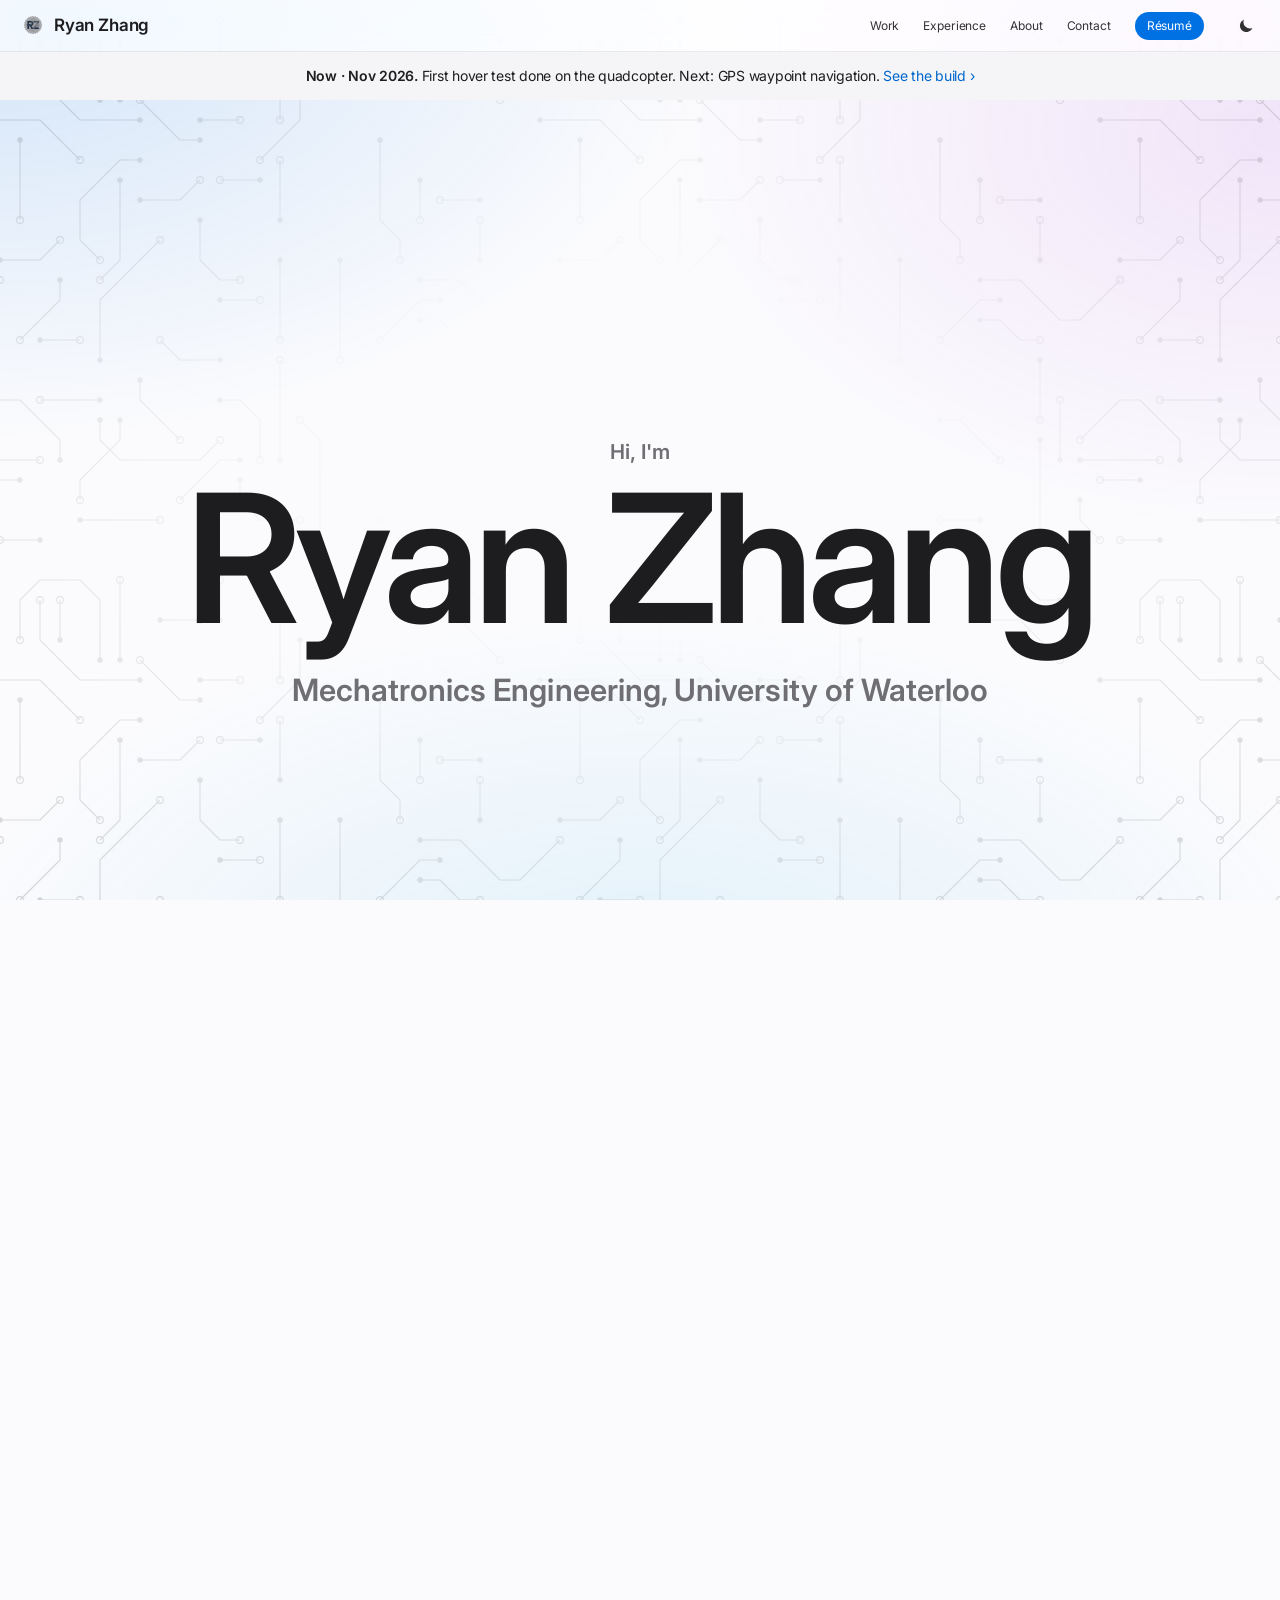
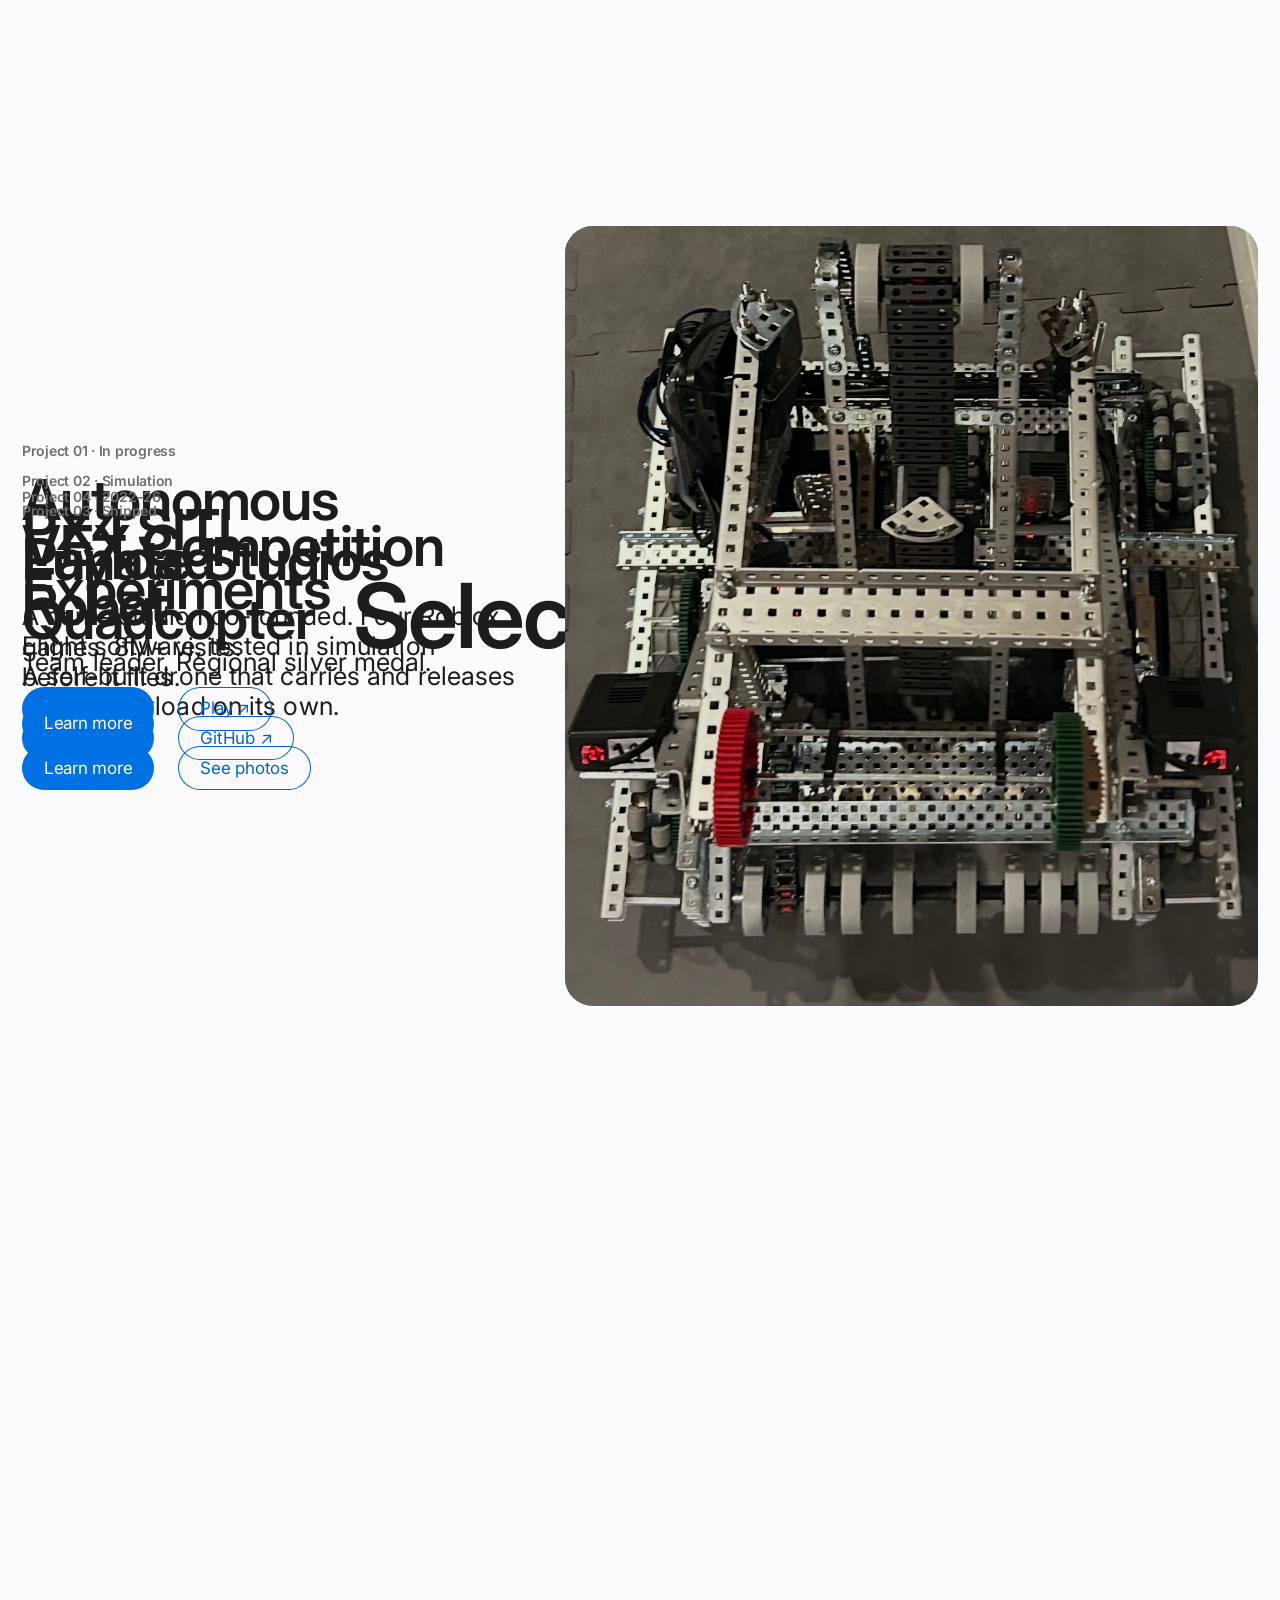
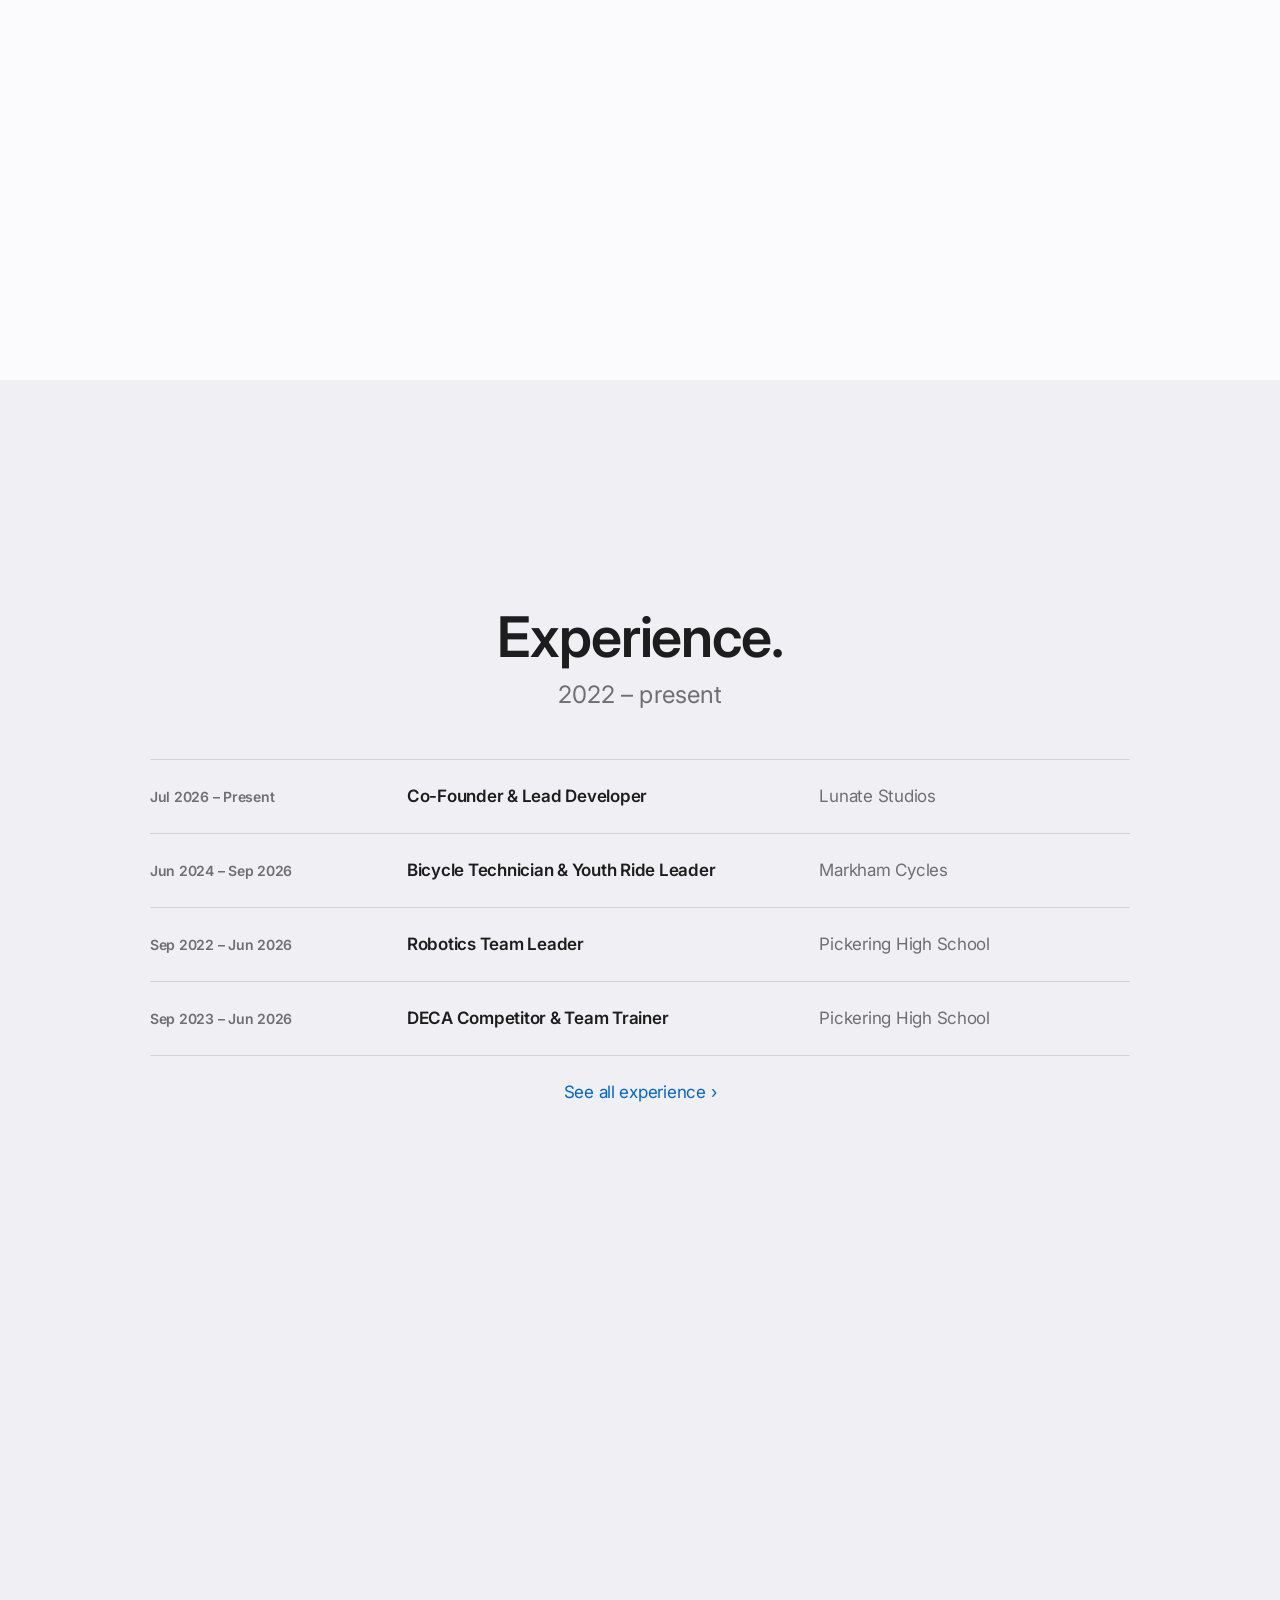
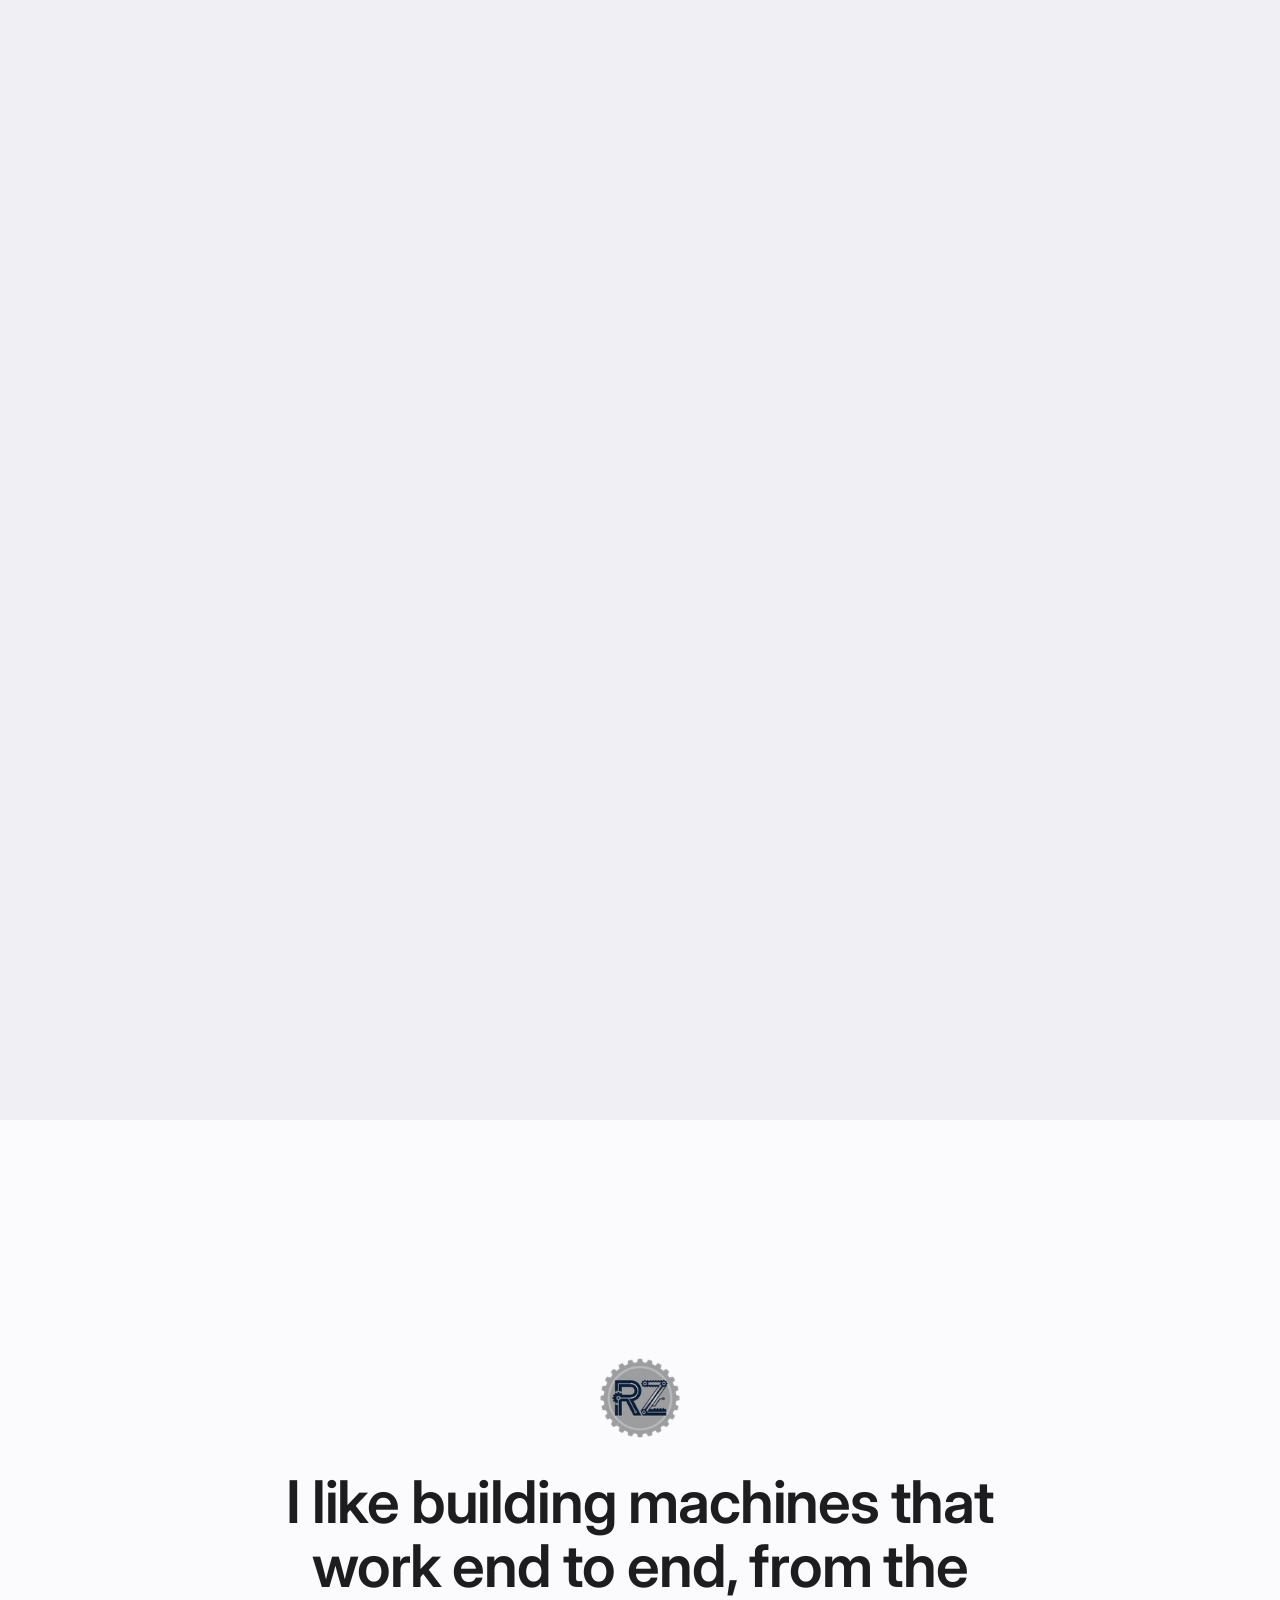
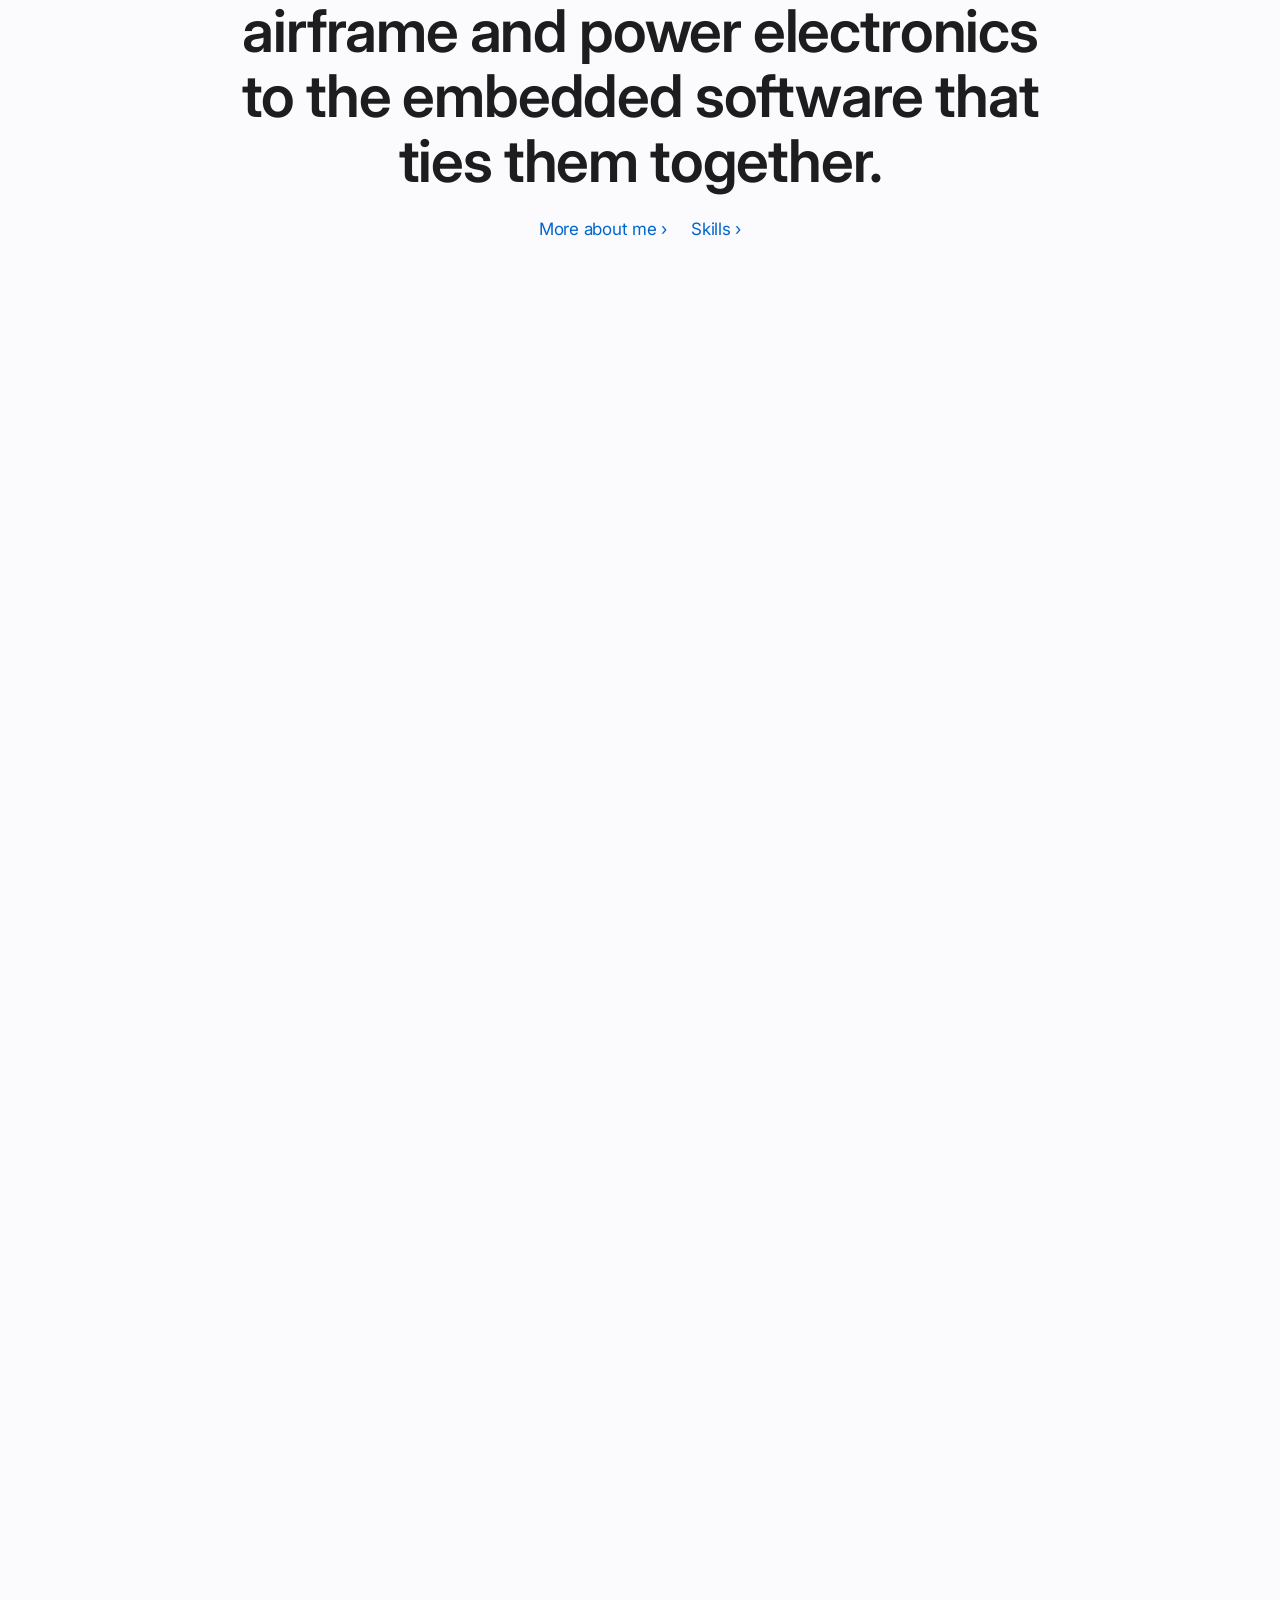
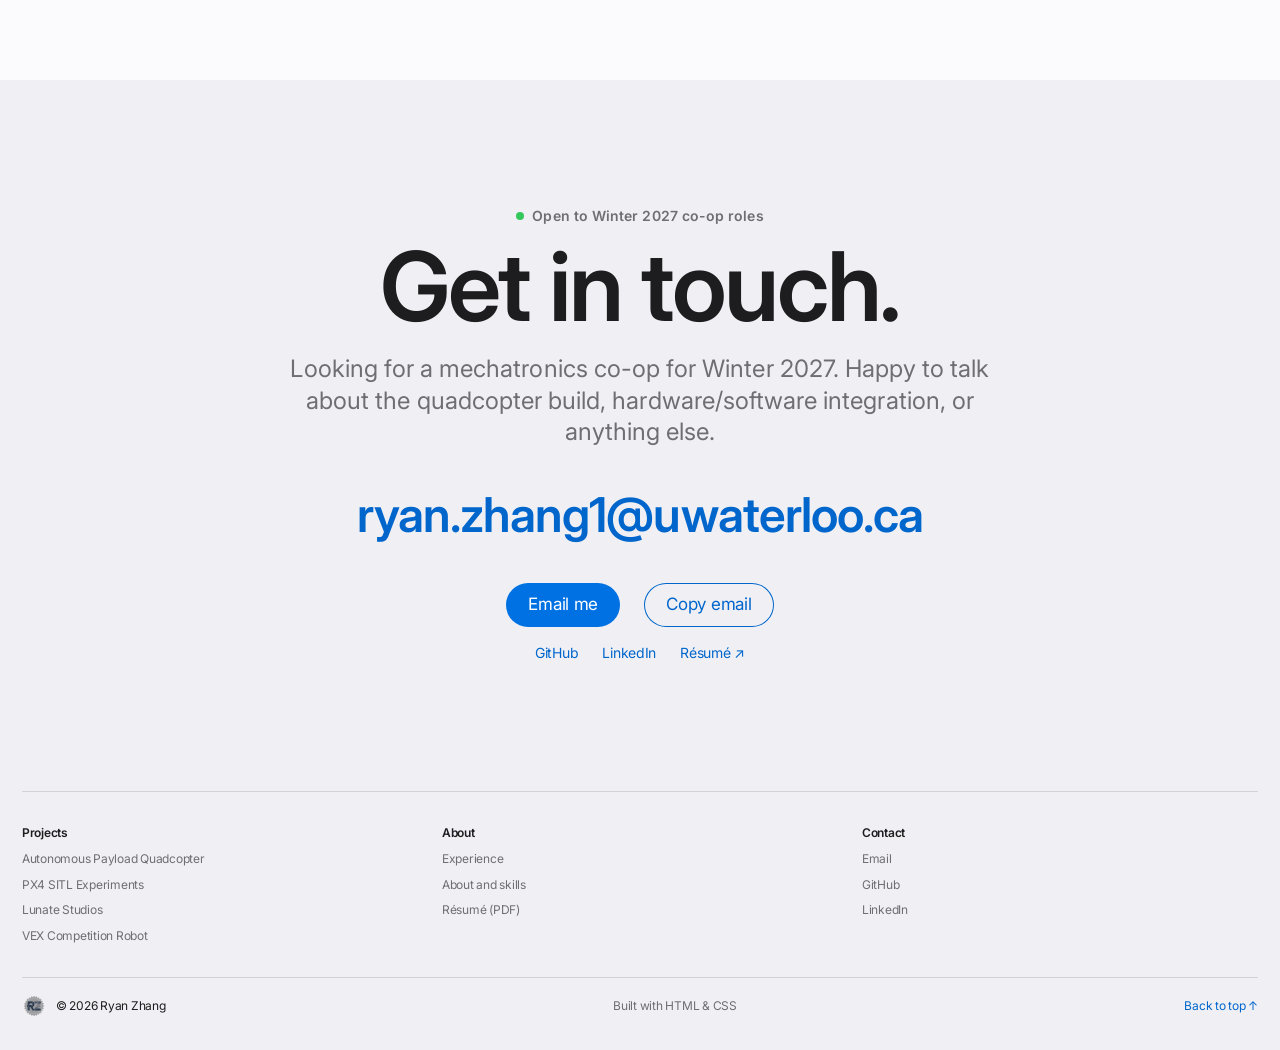
==== commit 7dc6202a: "Drop the line under the Selected work heading" ====
--- a/index.html
+++ b/index.html
@@ -90,7 +90,6 @@
       <div class="chapter chapter-title" data-from="0" data-to="0.14">
         <div class="chapter-copy">
           <h2 id="work-title">Selected work.</h2>
-          <p class="sub">4 projects. Each one has its own page.</p>
         </div>
       </div>
       <div class="chapter" data-from="0.17" data-to="0.36">
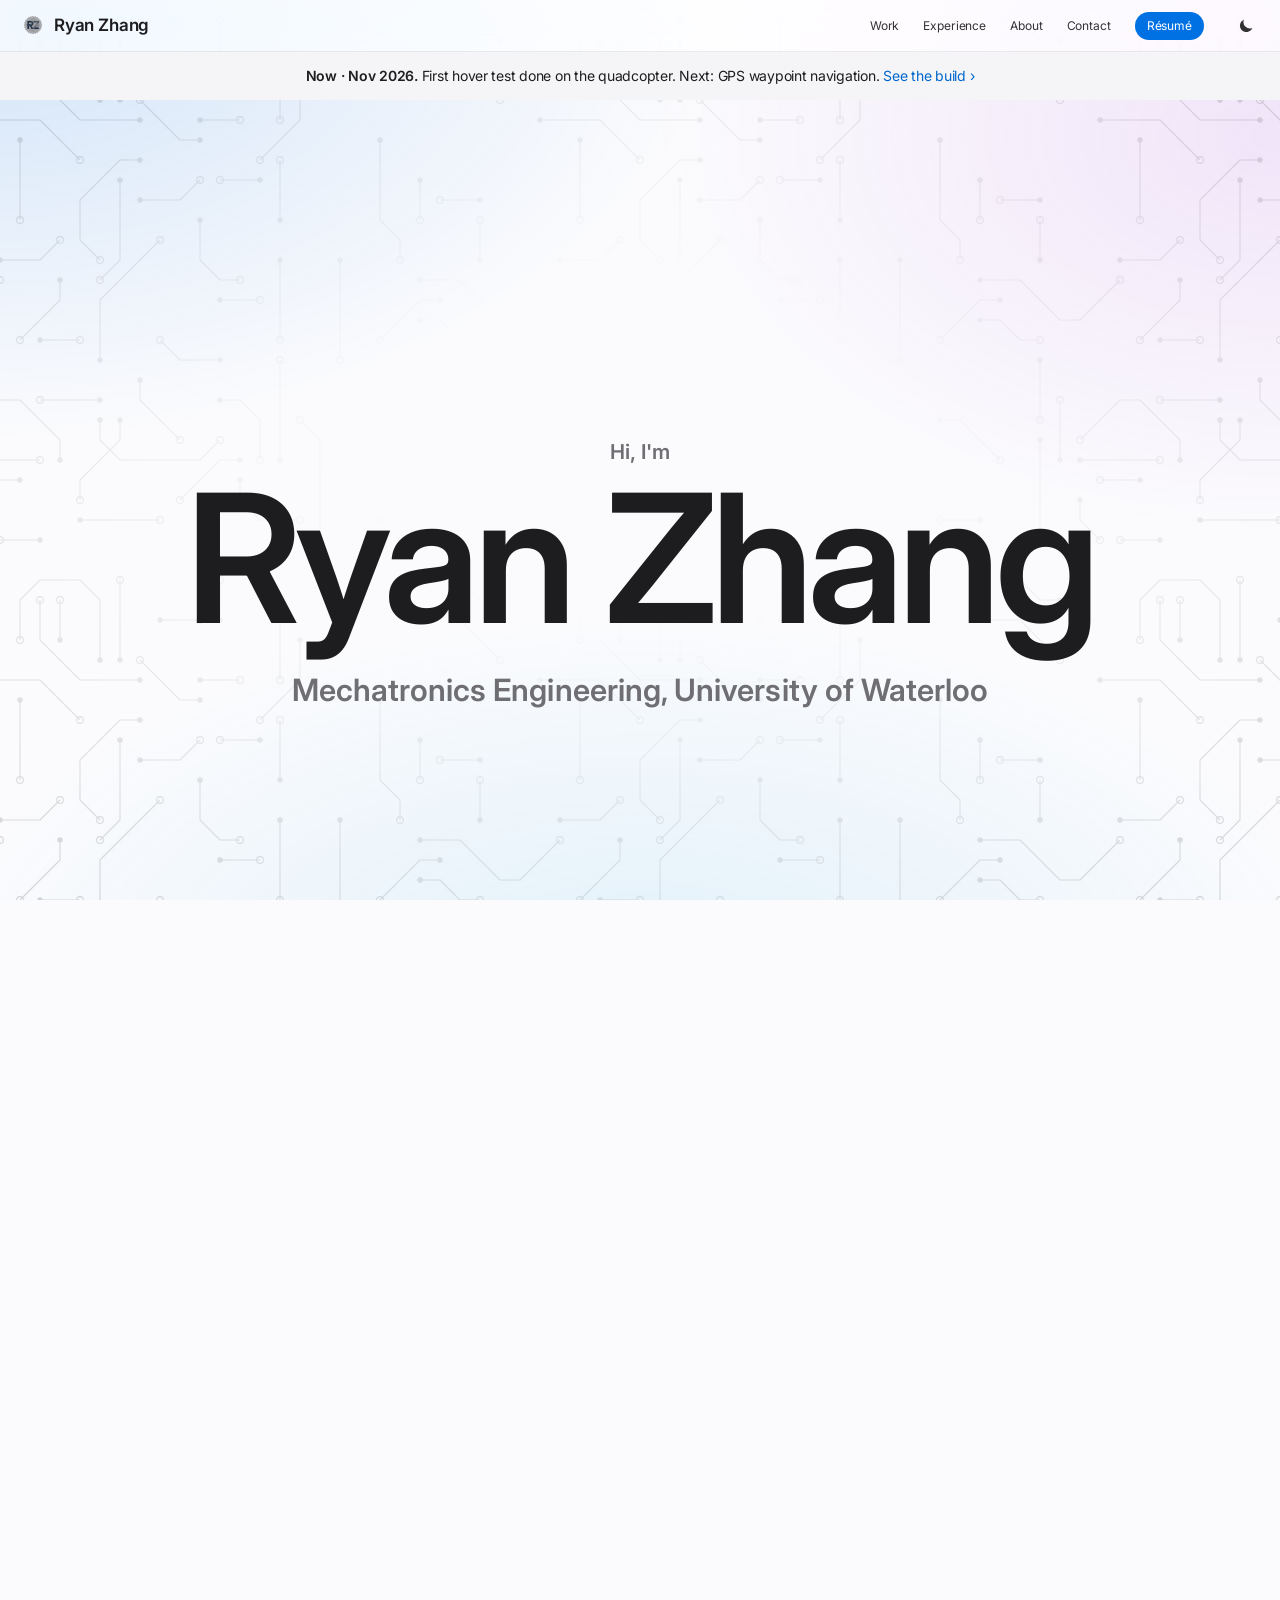
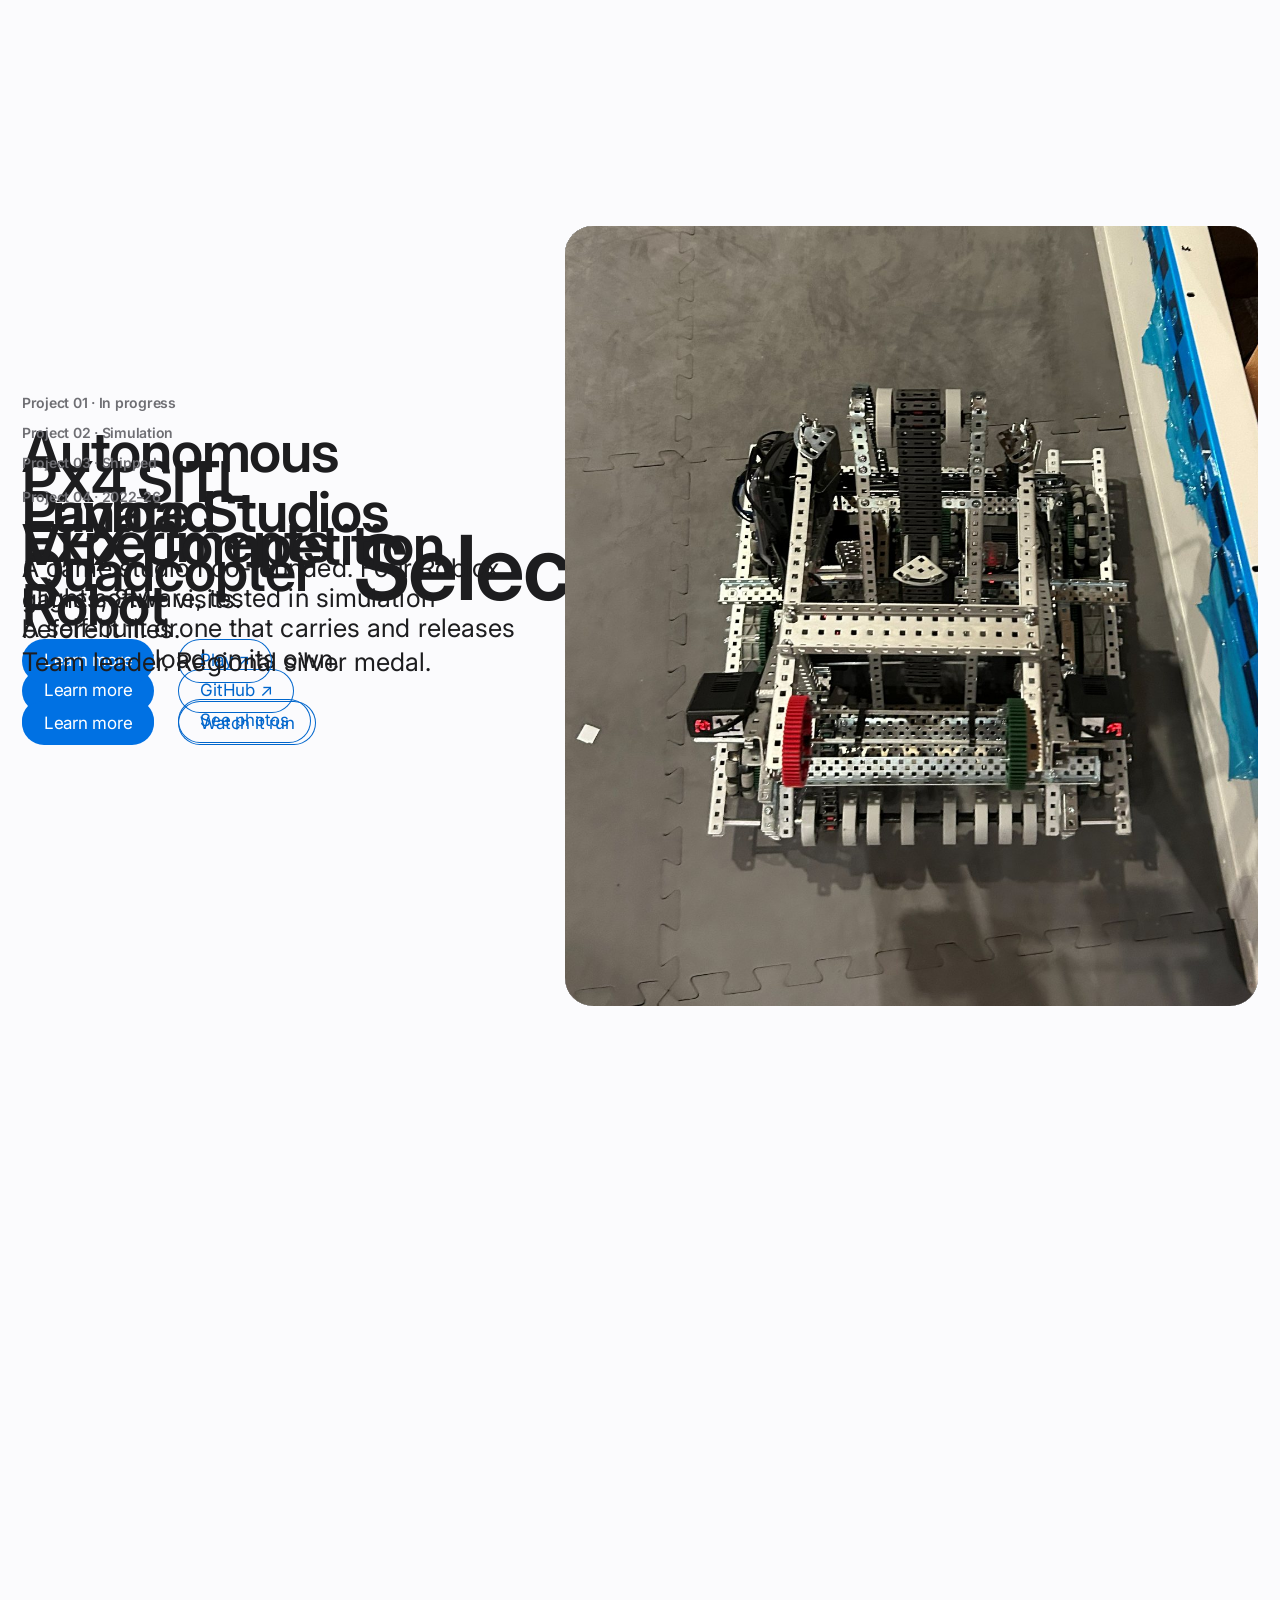
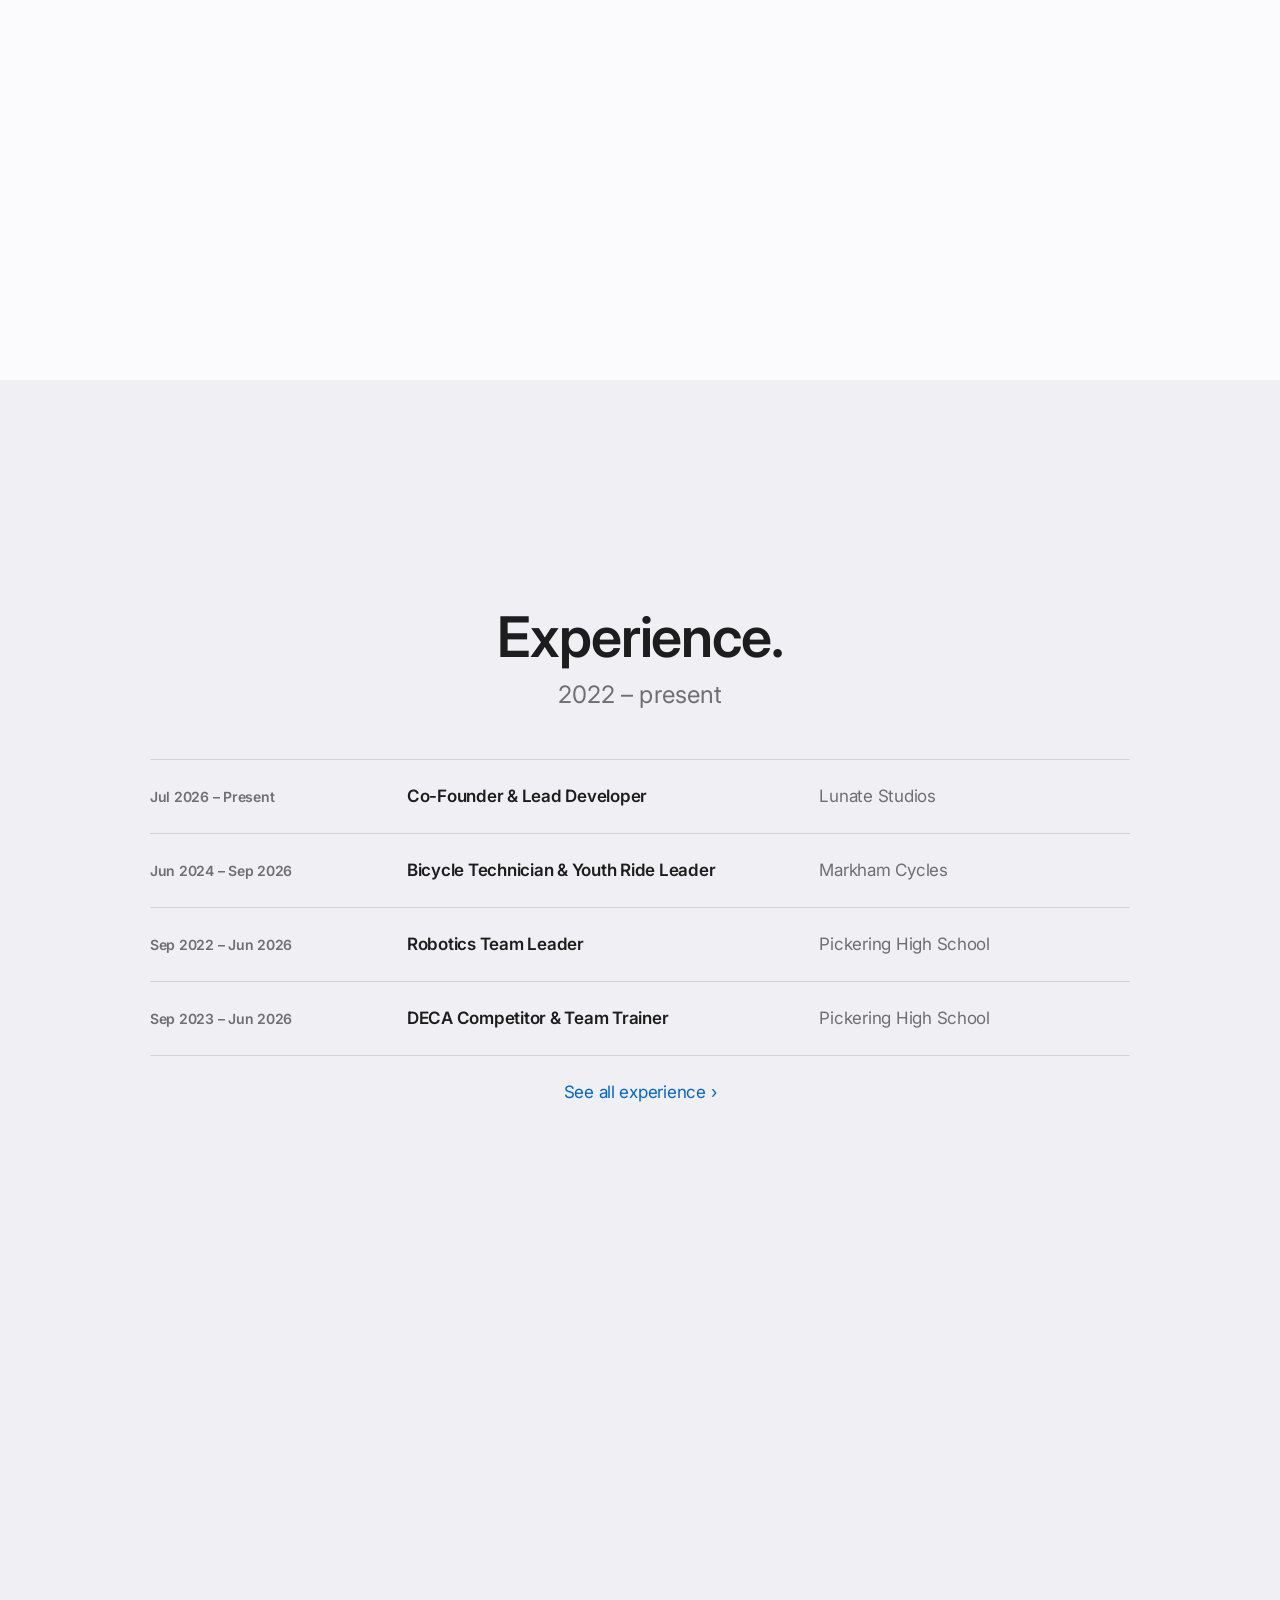
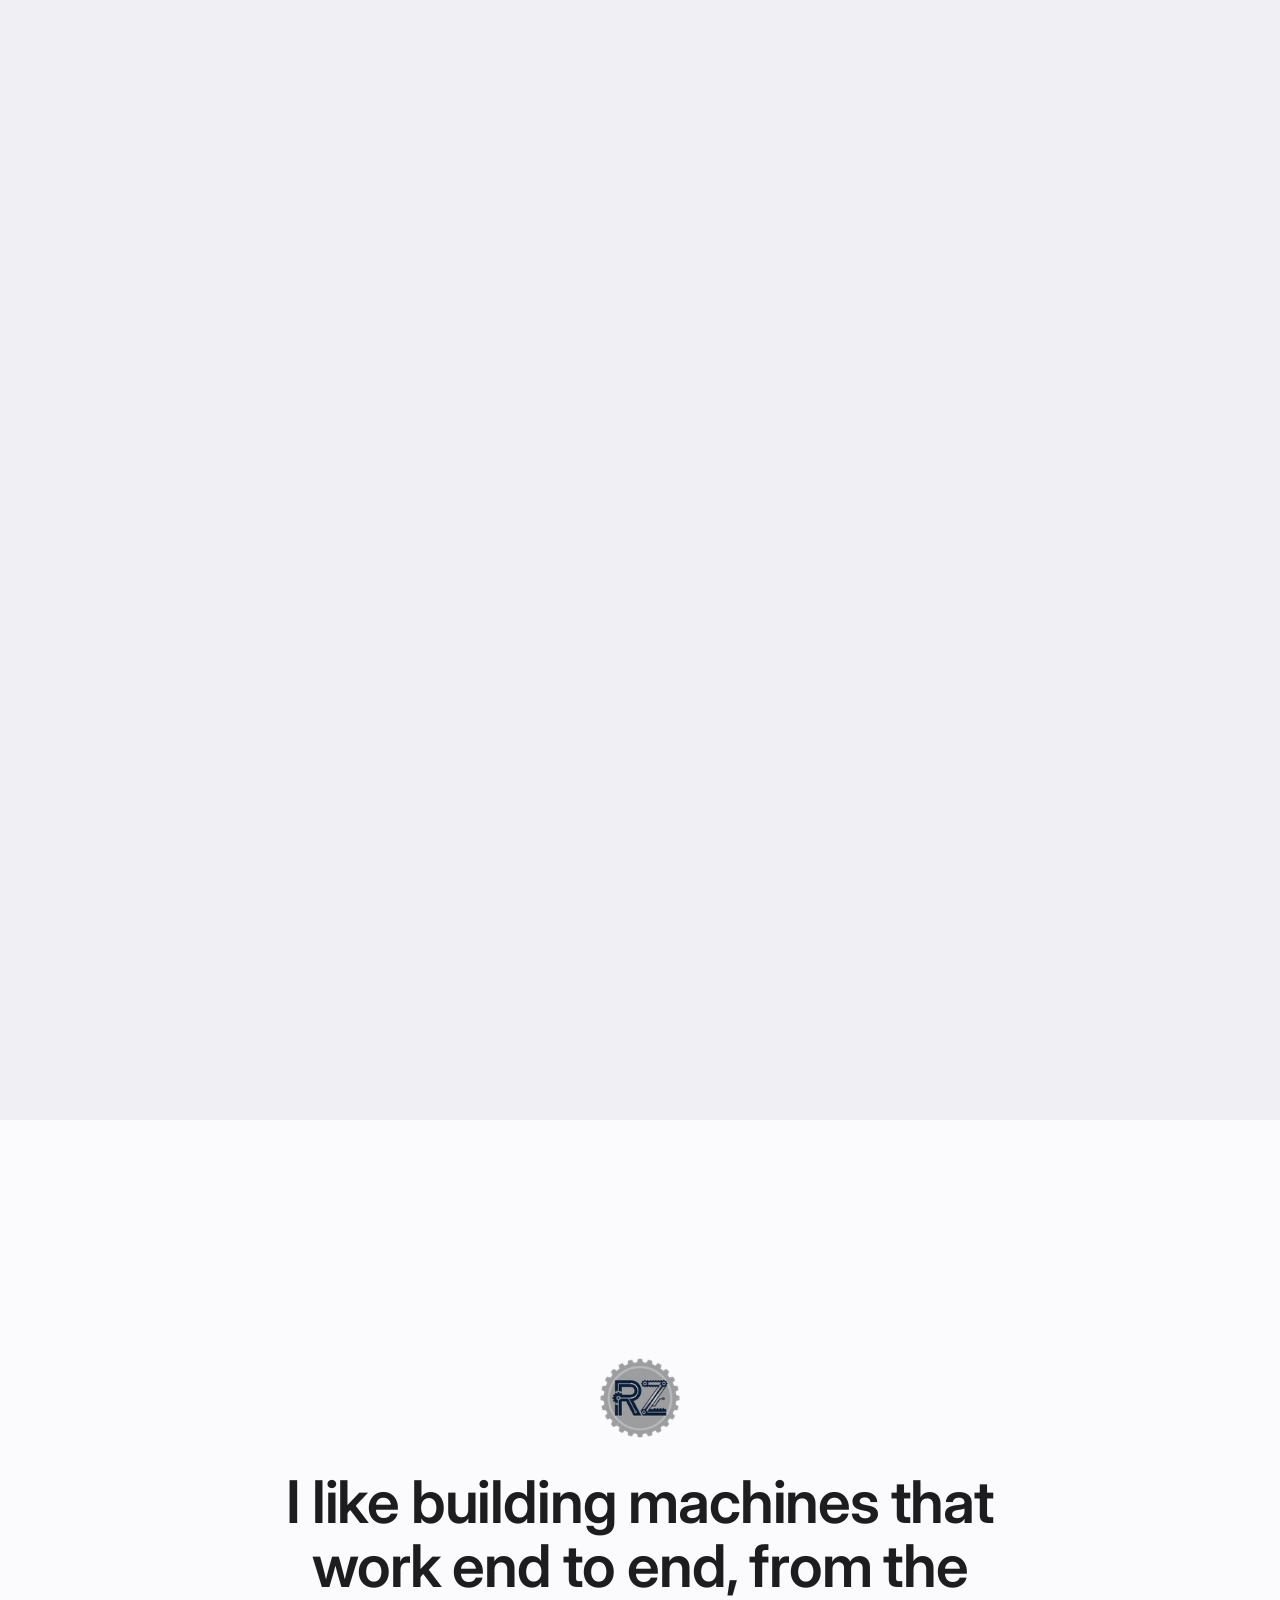
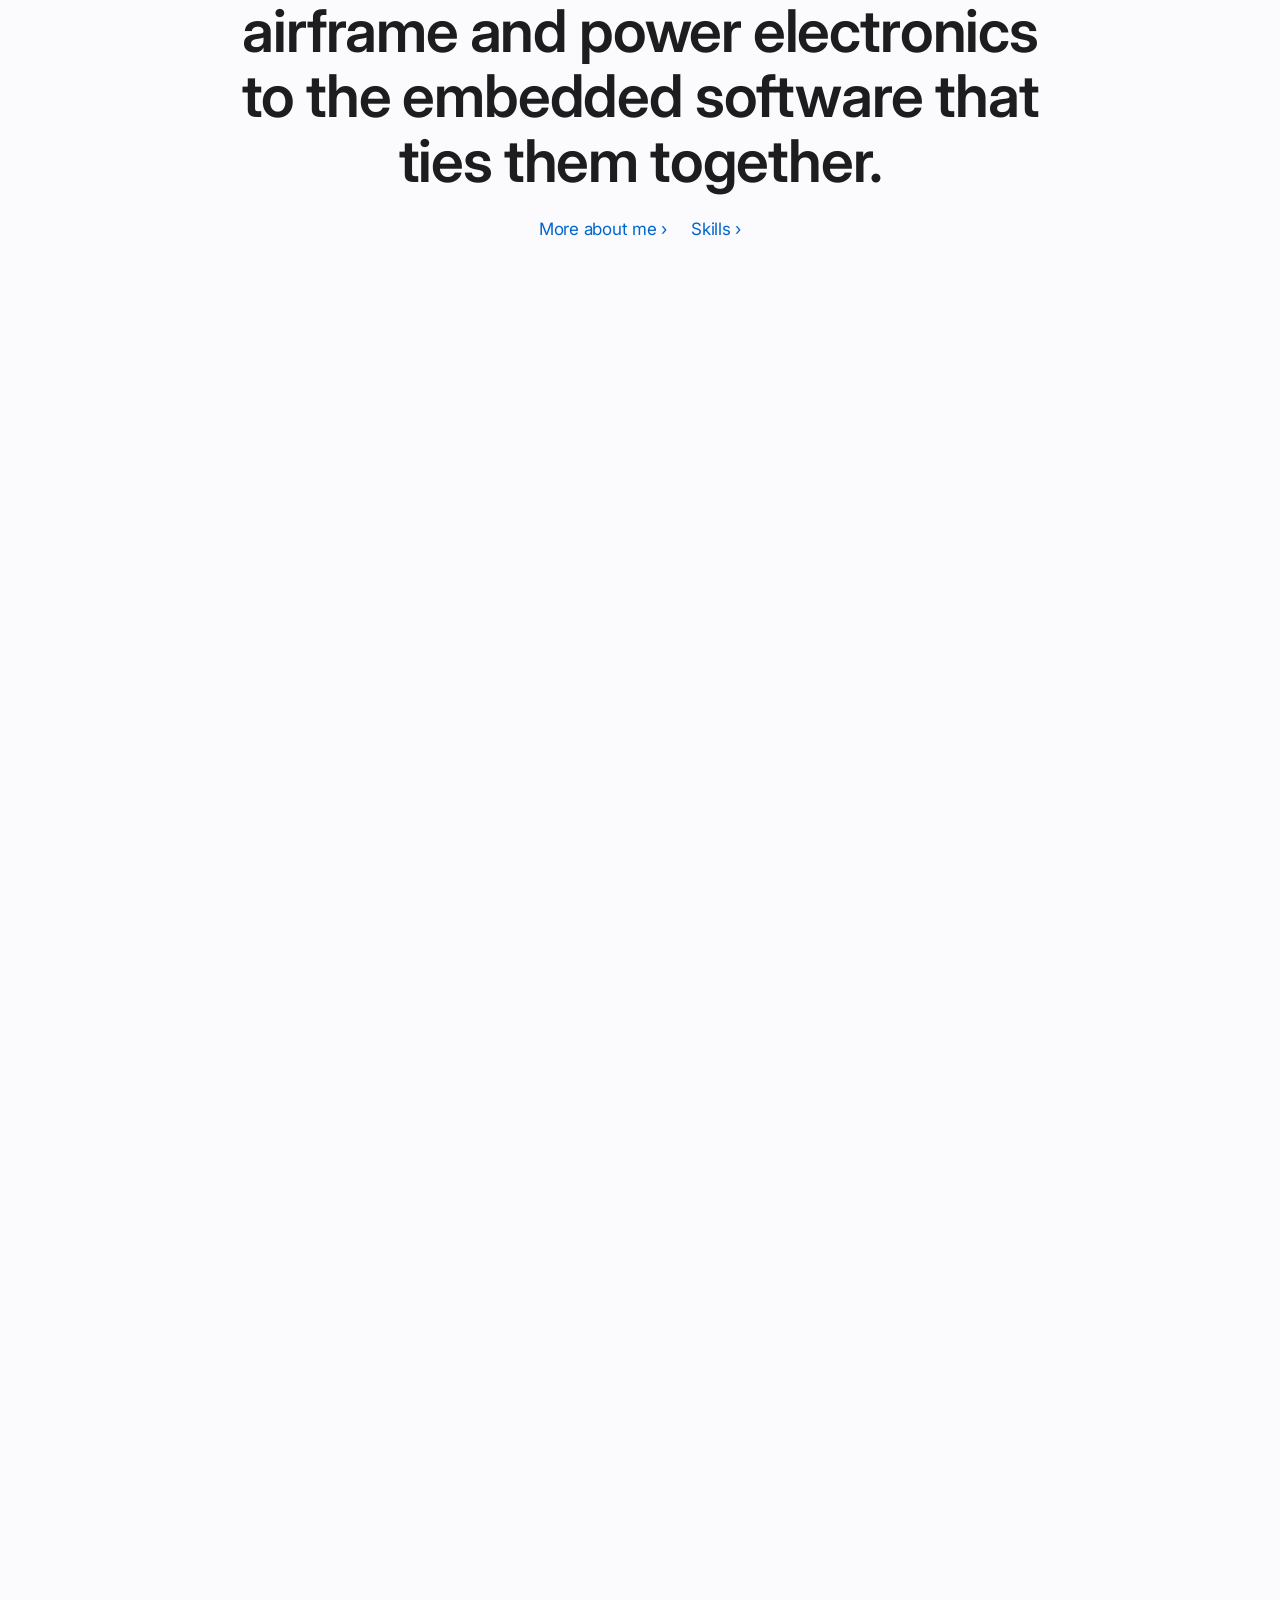
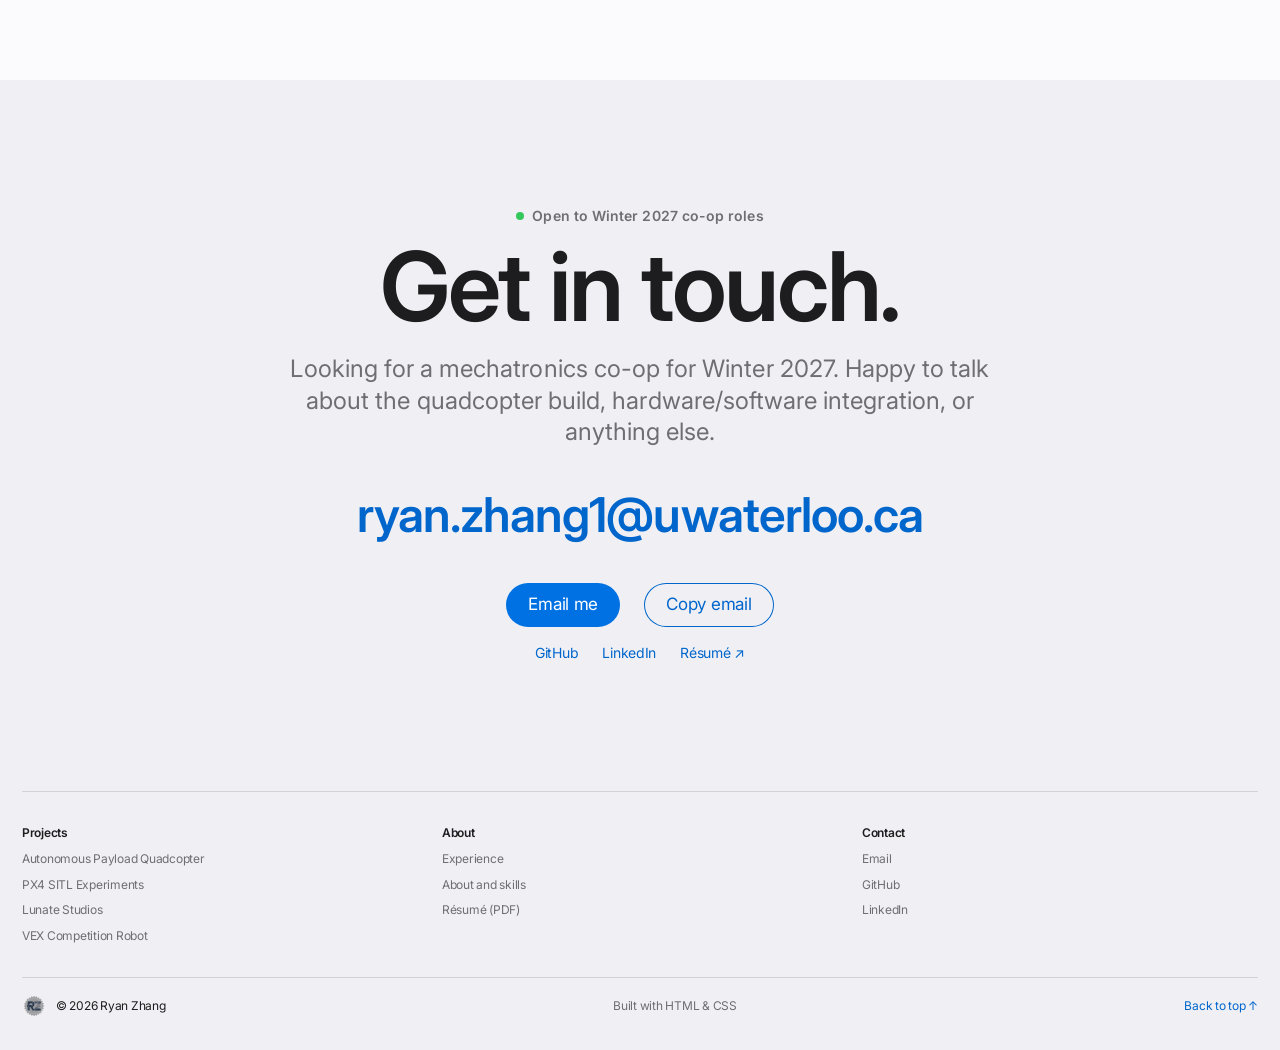
==== commit 136c0f45: "Add the VEX robot video and new photo, and skip pinned scenes on Back to top The VEX page gets a See" ====
--- a/index.html
+++ b/index.html
@@ -137,11 +137,11 @@
           <p class="unit-eyebrow">Project 04 · 2022–26</p>
           <h2>VEX Competition Robot</h2>
           <p class="unit-tag">Team leader. Regional silver medal.</p>
-          <div class="ctas"><a class="pill" href="vex.html">Learn more</a></div>
+          <div class="ctas"><a class="pill" href="vex.html">Learn more</a><a class="pill pill-secondary" href="vex.html#video">Watch it run</a></div>
         </div>
         <div class="chapter-media" aria-hidden="true">
-          <canvas data-src="images/vex-robot.jpg" data-camera='[[0,0.5,0.5,1.3],[1,0.5,0.5,1]]'></canvas>
-          <img class="scene-fallback" src="images/vex-robot.jpg" alt="" width="1096" height="1220" loading="lazy">
+          <canvas data-src="images/vex-robot.jpg" data-camera='[[0,0.52,0.52,1.35],[1,0.5,0.5,1]]'></canvas>
+          <img class="scene-fallback" src="images/vex-robot.jpg" alt="" width="1400" height="1400" loading="lazy">
         </div>
       </div>
     </div>
--- a/styles.css
+++ b/styles.css
@@ -359,8 +359,6 @@
 }
 .localnav-in { display: flex; align-items: center; gap: var(--s5); height: 100%; }
 /* Long in-page jumps fade the page out and back in (site.js); the bars stay put. */
-.page-fade { position: fixed; inset: 0; z-index: 25; background: var(--bg); opacity: 0; pointer-events: none; transition: opacity 0.3s var(--ease); }
-.page-fade.on { opacity: 1; transition-duration: 0.18s; }
 
 .ln-title { margin-right: auto; font-size: clamp(1.0625rem, 1.6vw, 1.3125rem); font-weight: 600; letter-spacing: 0.005em; white-space: nowrap; overflow: hidden; text-overflow: ellipsis; }
 .ln-title:active { opacity: 0.6; }
@@ -433,6 +431,11 @@
   padding-block: calc(var(--nav-h) + var(--s5)) var(--s5);
 }
 .scenes-on .scene-copy { position: relative; display: block; height: min(60vh, 520px); }
+/* One beat (and one chapter) is always on. When the scroll passes the next
+   one, the old text slides out the way you are scrolling and fades fast,
+   while the new text slides in behind it, so the stage is never empty.
+   Waiting parts sit below; finished ones sit above, so scrolling back up
+   brings them down again. */
 .scenes-on .beat {
   position: absolute;
   inset: 0;
@@ -440,8 +443,17 @@
   flex-direction: column;
   justify-content: center;
   opacity: 0;
+  translate: 0 40px;
   visibility: hidden;
-  will-change: opacity, transform;
+  transition: opacity 0.22s var(--ease-out), translate 0.5s var(--ease), visibility 0s 0.5s;
+  will-change: opacity, translate, scale;
+}
+.scenes-on .beat.is-past { translate: 0 -40px; }
+.scenes-on .beat.is-on {
+  opacity: 1;
+  translate: none;
+  visibility: visible;
+  transition: opacity 0.42s var(--ease-out) 0.04s, translate 0.8s var(--spring) 0.04s, visibility 0s;
 }
 .scenes-on .scene-media { aspect-ratio: auto; height: 100%; max-height: 780px; }
 .scenes-on .scene-media canvas { display: block; }
@@ -504,8 +516,15 @@
 .panel-dark .card-stats b { font-size: clamp(3rem, 6.4vw, 5.75rem); }
 
 .scenes-on .scene--chapters .scene-stage { position: sticky; top: 0; height: 100vh; height: 100svh; padding: 0; }
-.scenes-on .chapter { position: absolute; inset: calc(var(--nav-h) + var(--s5)) 0 var(--s5); grid-template-rows: minmax(0, 1fr); padding: 0; visibility: hidden; }
-.scenes-on .chapter-copy, .scenes-on .chapter-media { opacity: 0; visibility: hidden; will-change: opacity, transform; }
+.scenes-on .chapter { position: absolute; inset: calc(var(--nav-h) + var(--s5)) 0 var(--s5); grid-template-rows: minmax(0, 1fr); padding: 0; visibility: hidden; transition: visibility 0s 0.7s; }
+.scenes-on .chapter.is-on { z-index: 1; visibility: visible; transition: visibility 0s; }
+.scenes-on .chapter-copy { opacity: 0; translate: 0 48px; transition: opacity 0.22s var(--ease-out), translate 0.5s var(--ease); will-change: opacity, translate; }
+.scenes-on .chapter.is-past .chapter-copy { translate: 0 -48px; }
+.scenes-on .chapter.is-on .chapter-copy { opacity: 1; translate: none; transition: opacity 0.42s var(--ease-out) 0.04s, translate 0.8s var(--spring) 0.04s; }
+/* Pictures cross-fade: the new one fades in on top while the old one holds
+   still underneath, then the old one goes. */
+.scenes-on .chapter-media { opacity: 0; transition: opacity 0.2s linear 0.5s; will-change: opacity; }
+.scenes-on .chapter.is-on .chapter-media { opacity: 1; transition: opacity 0.5s var(--ease); }
 .scenes-on .chapter-media { aspect-ratio: auto; height: 100%; max-height: 780px; align-self: center; }
 .scenes-on .chapter-media canvas { display: block; }
 .scenes-on .chapter-media .scene-fallback { visibility: hidden; }
@@ -665,6 +684,36 @@
 }
 .dotnav button::before { content: ""; position: absolute; inset: -14px -5px; }  /* a bigger target than the dot */
 .dotnav button[aria-current="true"] { width: 24px; background: var(--text); opacity: 1; }
+
+/* A short clip in a rounded frame. It plays, muted and looping,
+   while it is on screen, with a button to pause it. Without the script it
+   keeps the browser's own controls. */
+.clip { width: min(980px, 100% - 2 * var(--gutter), (100svh - 240px) * 1.7778); margin: var(--s7) auto 0; }
+.clip-frame { position: relative; overflow: hidden; border-radius: var(--radius-l); background: var(--card); box-shadow: 0 24px 60px -28px var(--shadow); }
+.clip video { display: block; width: 100%; height: auto; aspect-ratio: 16 / 9; object-fit: cover; }
+.clip-btn {
+  position: absolute;
+  right: 14px;
+  bottom: 14px;
+  display: grid;
+  place-items: center;
+  width: 40px;
+  height: 40px;
+  padding: 0;
+  border: 0;
+  border-radius: 50%;
+  background: rgba(0, 0, 0, 0.45);
+  color: #fff;
+  -webkit-backdrop-filter: blur(12px) saturate(1.6);
+  backdrop-filter: blur(12px) saturate(1.6);
+  cursor: pointer;
+  transition: background-color 0.15s, scale 0.1s var(--ease-out);
+}
+.clip-btn svg { width: 16px; height: 16px; }
+.clip-btn .i-play, .clip.is-paused .clip-btn .i-pause { display: none; }
+.clip.is-paused .clip-btn .i-play { display: block; }
+.clip-btn:active { scale: 0.92; }
+@media (hover: hover) { .clip-btn:hover { background: rgba(0, 0, 0, 0.62); } }
 
 .spec { margin-top: var(--s7); border-top: 1px solid var(--line); text-align: left; }
 .spec > div { display: grid; grid-template-columns: minmax(0, 1fr) minmax(0, 2fr); gap: var(--s2) var(--s7); padding-block: var(--s4); border-bottom: 1px solid var(--line); }
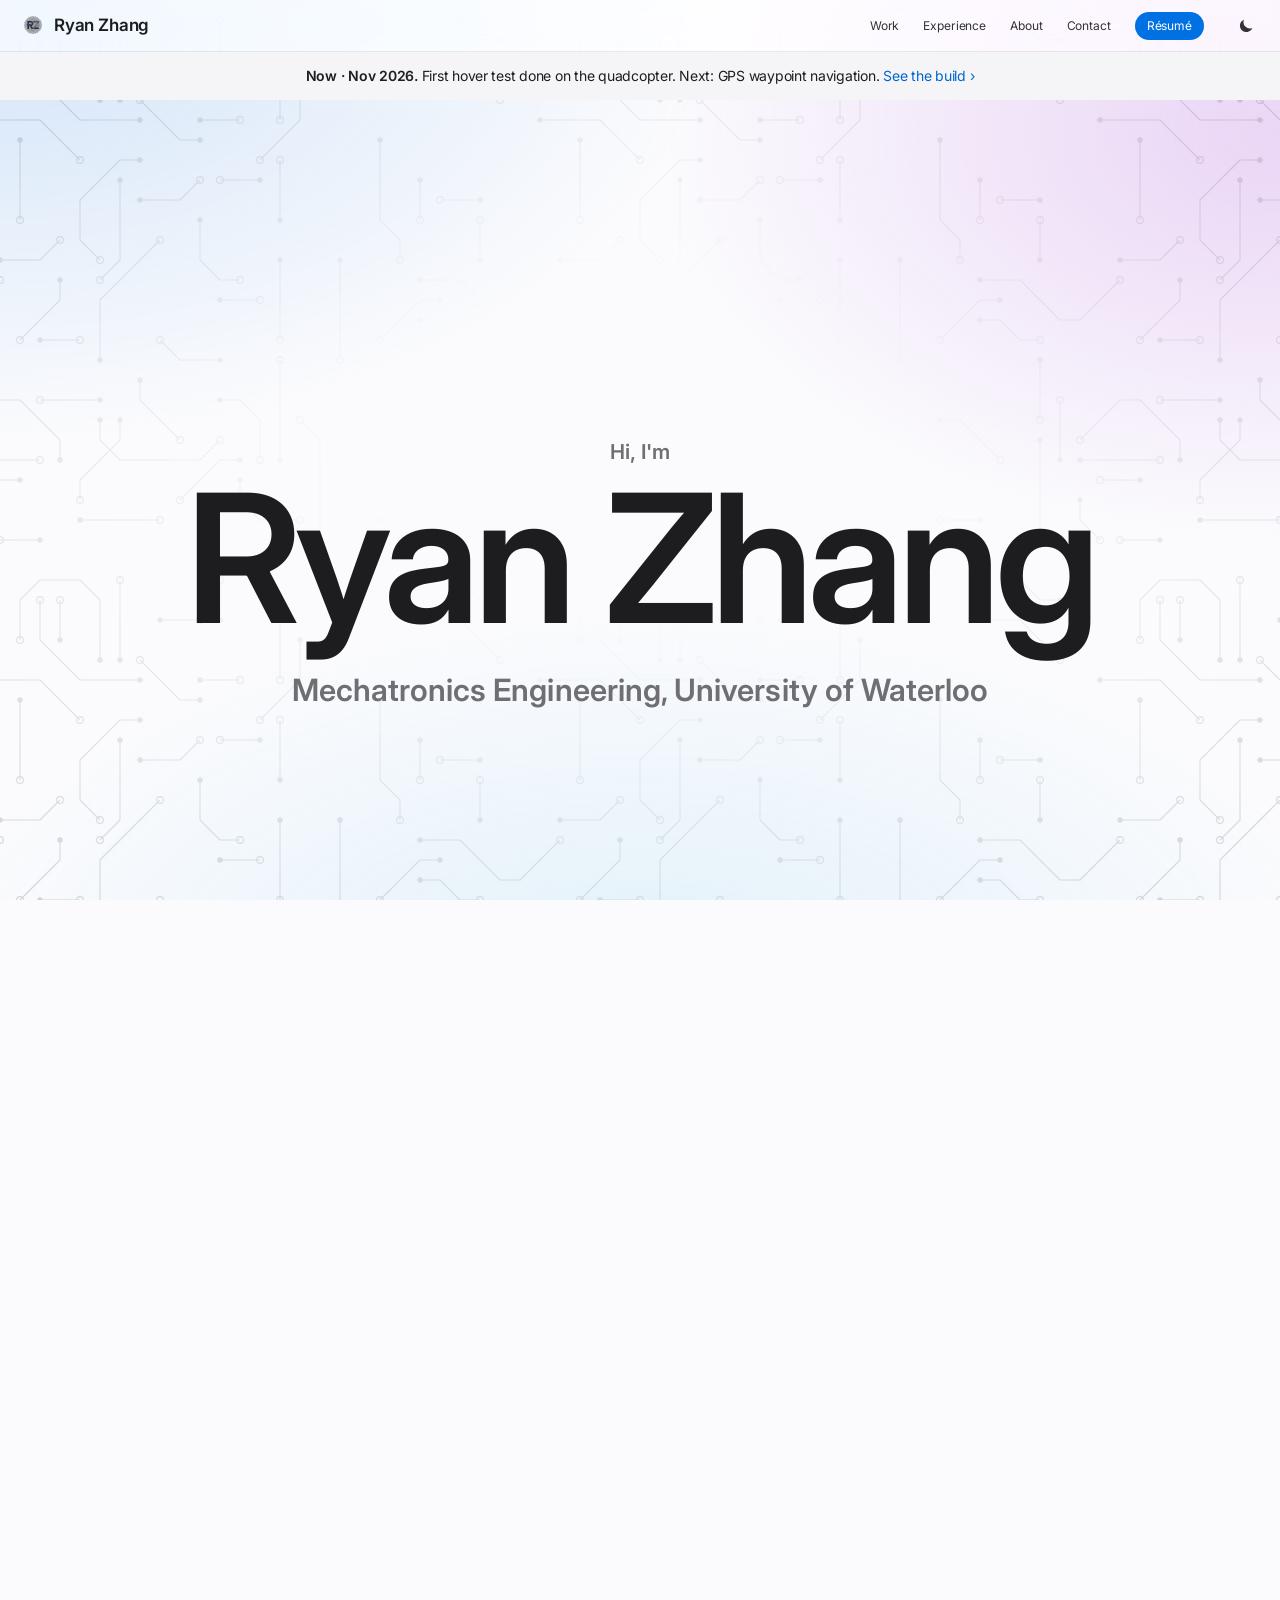
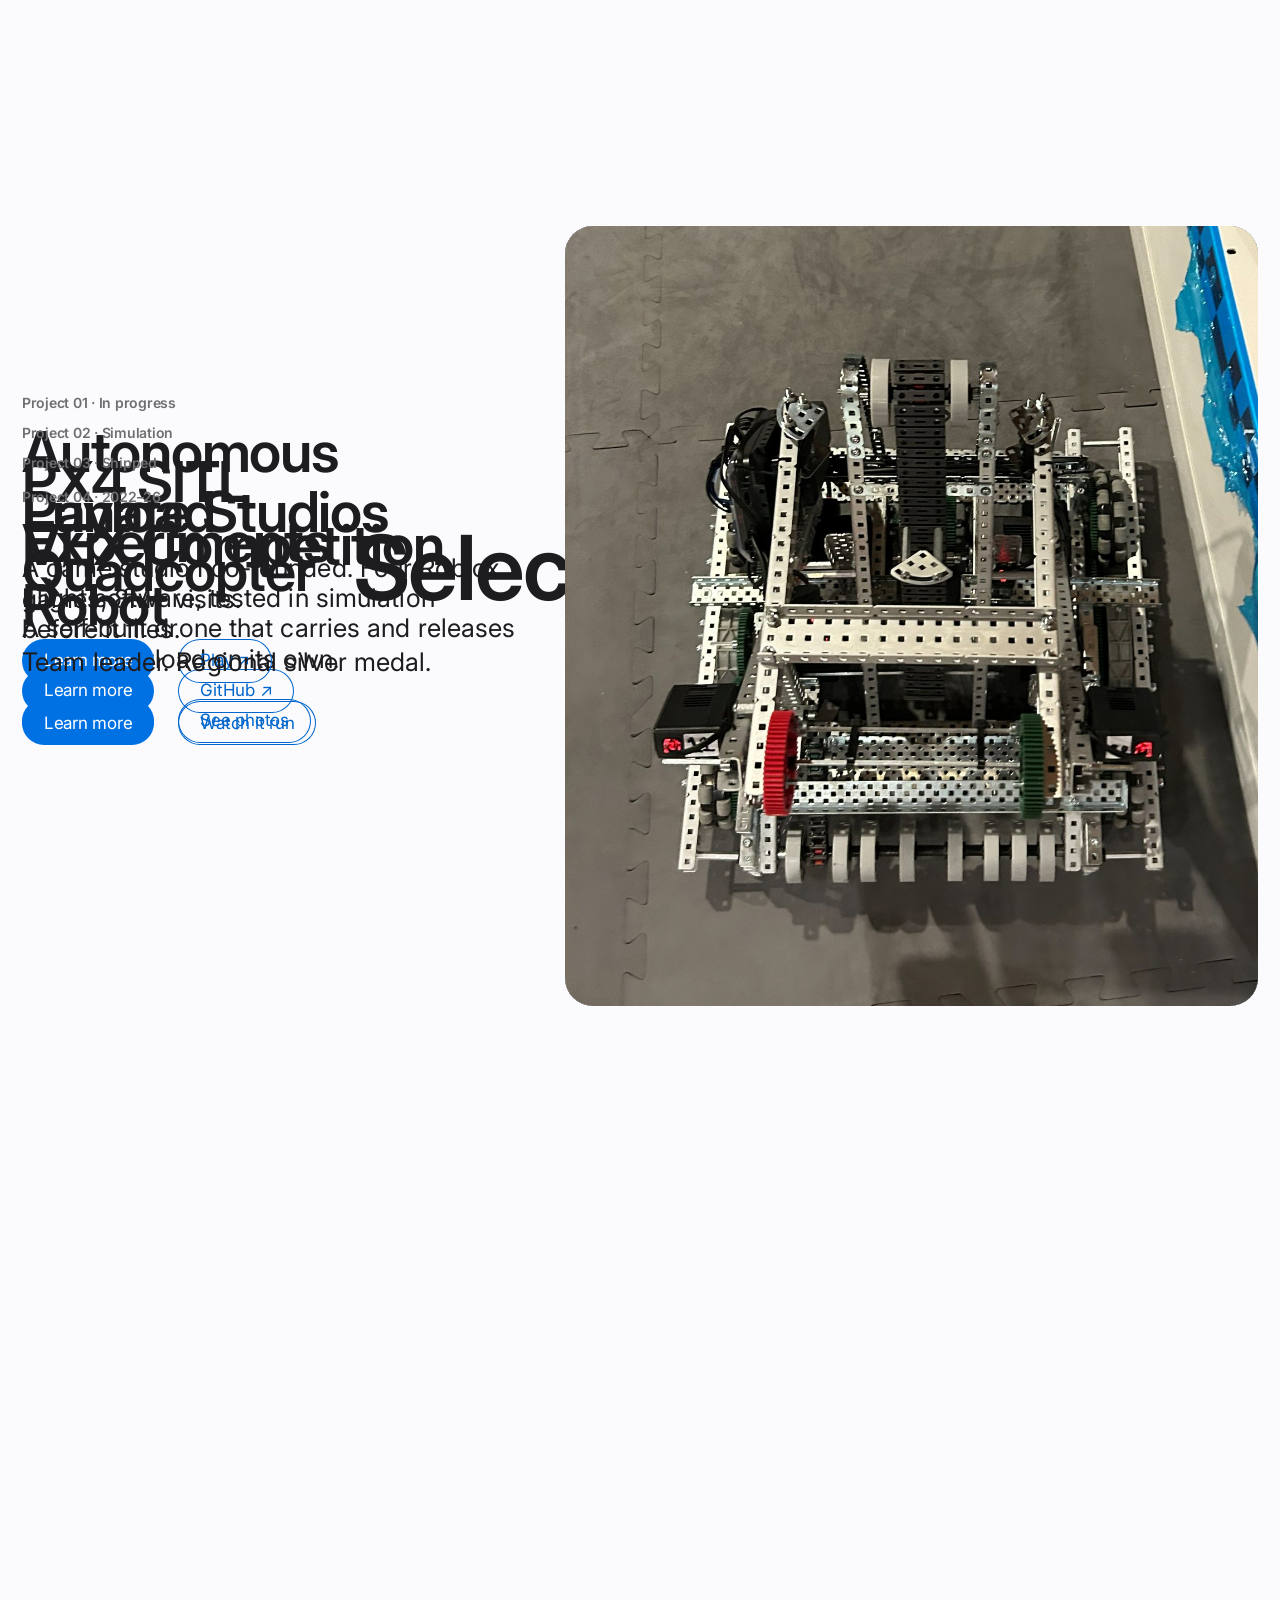
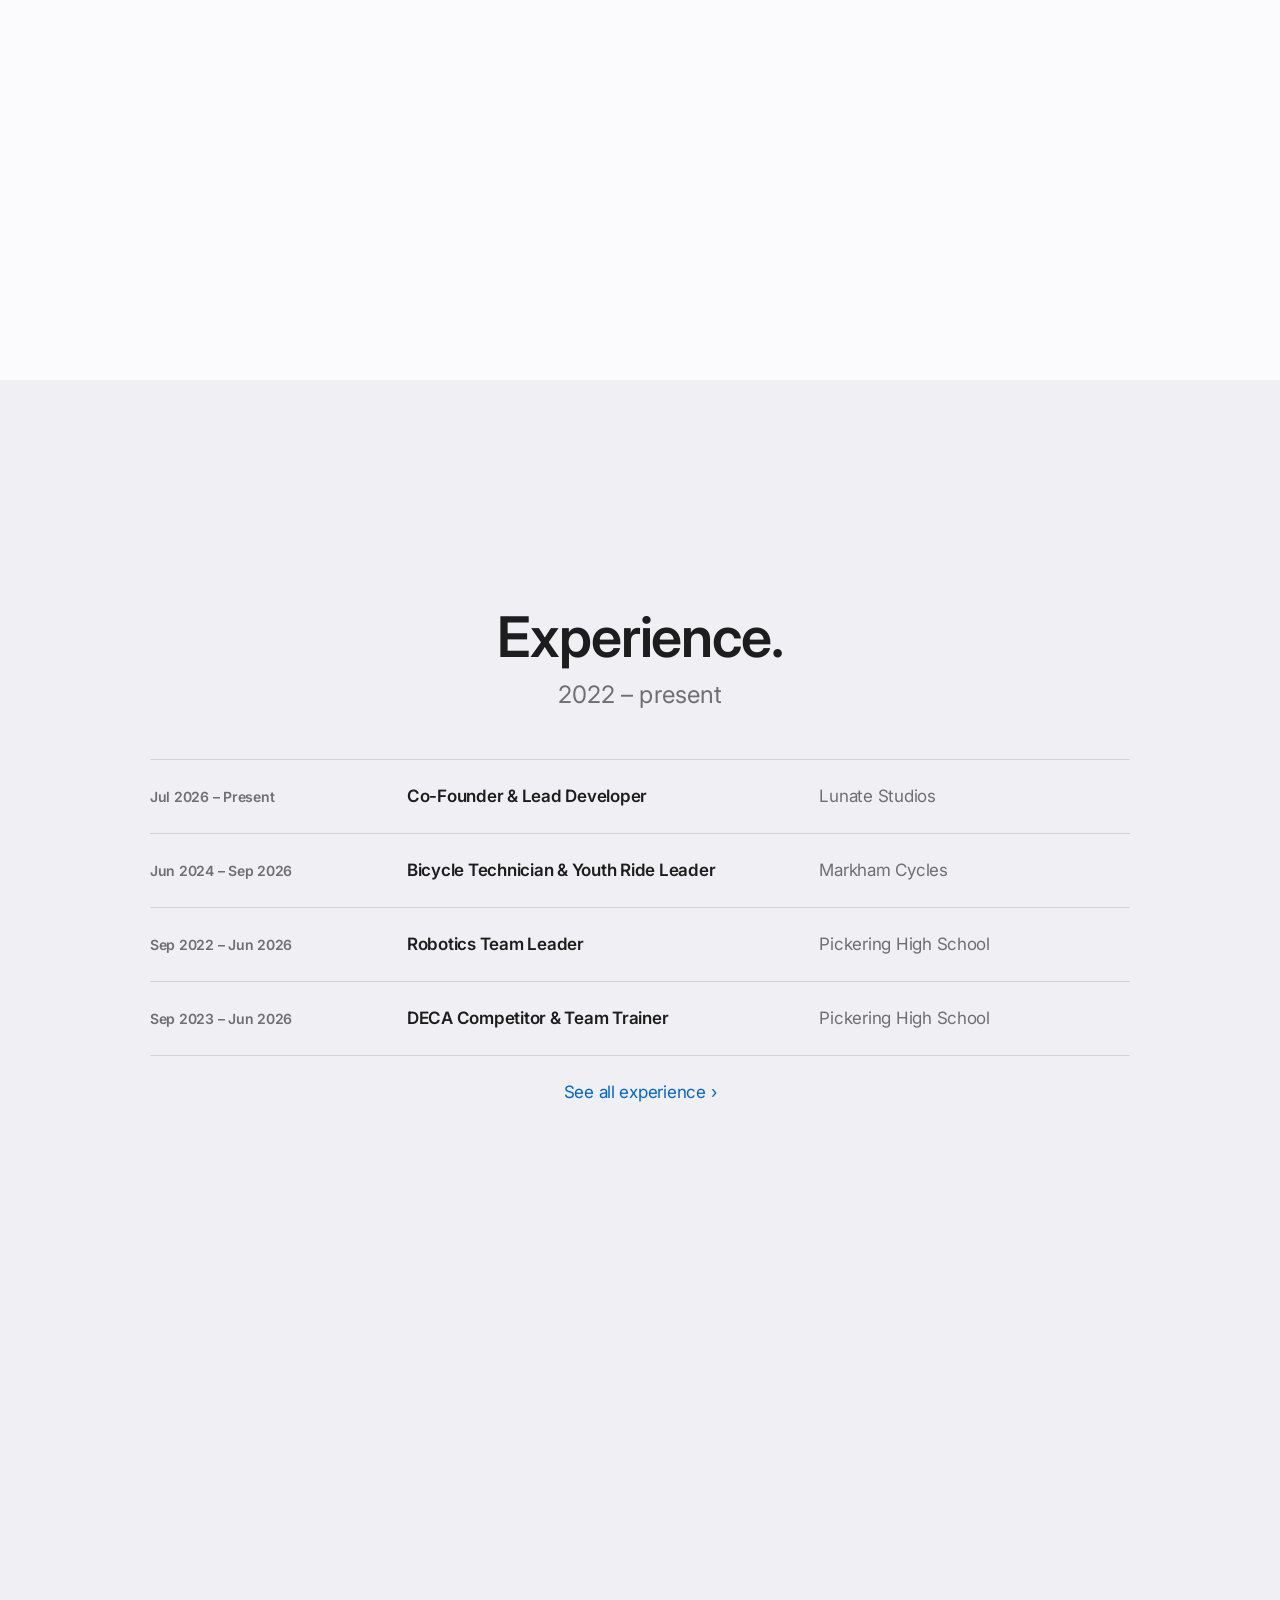
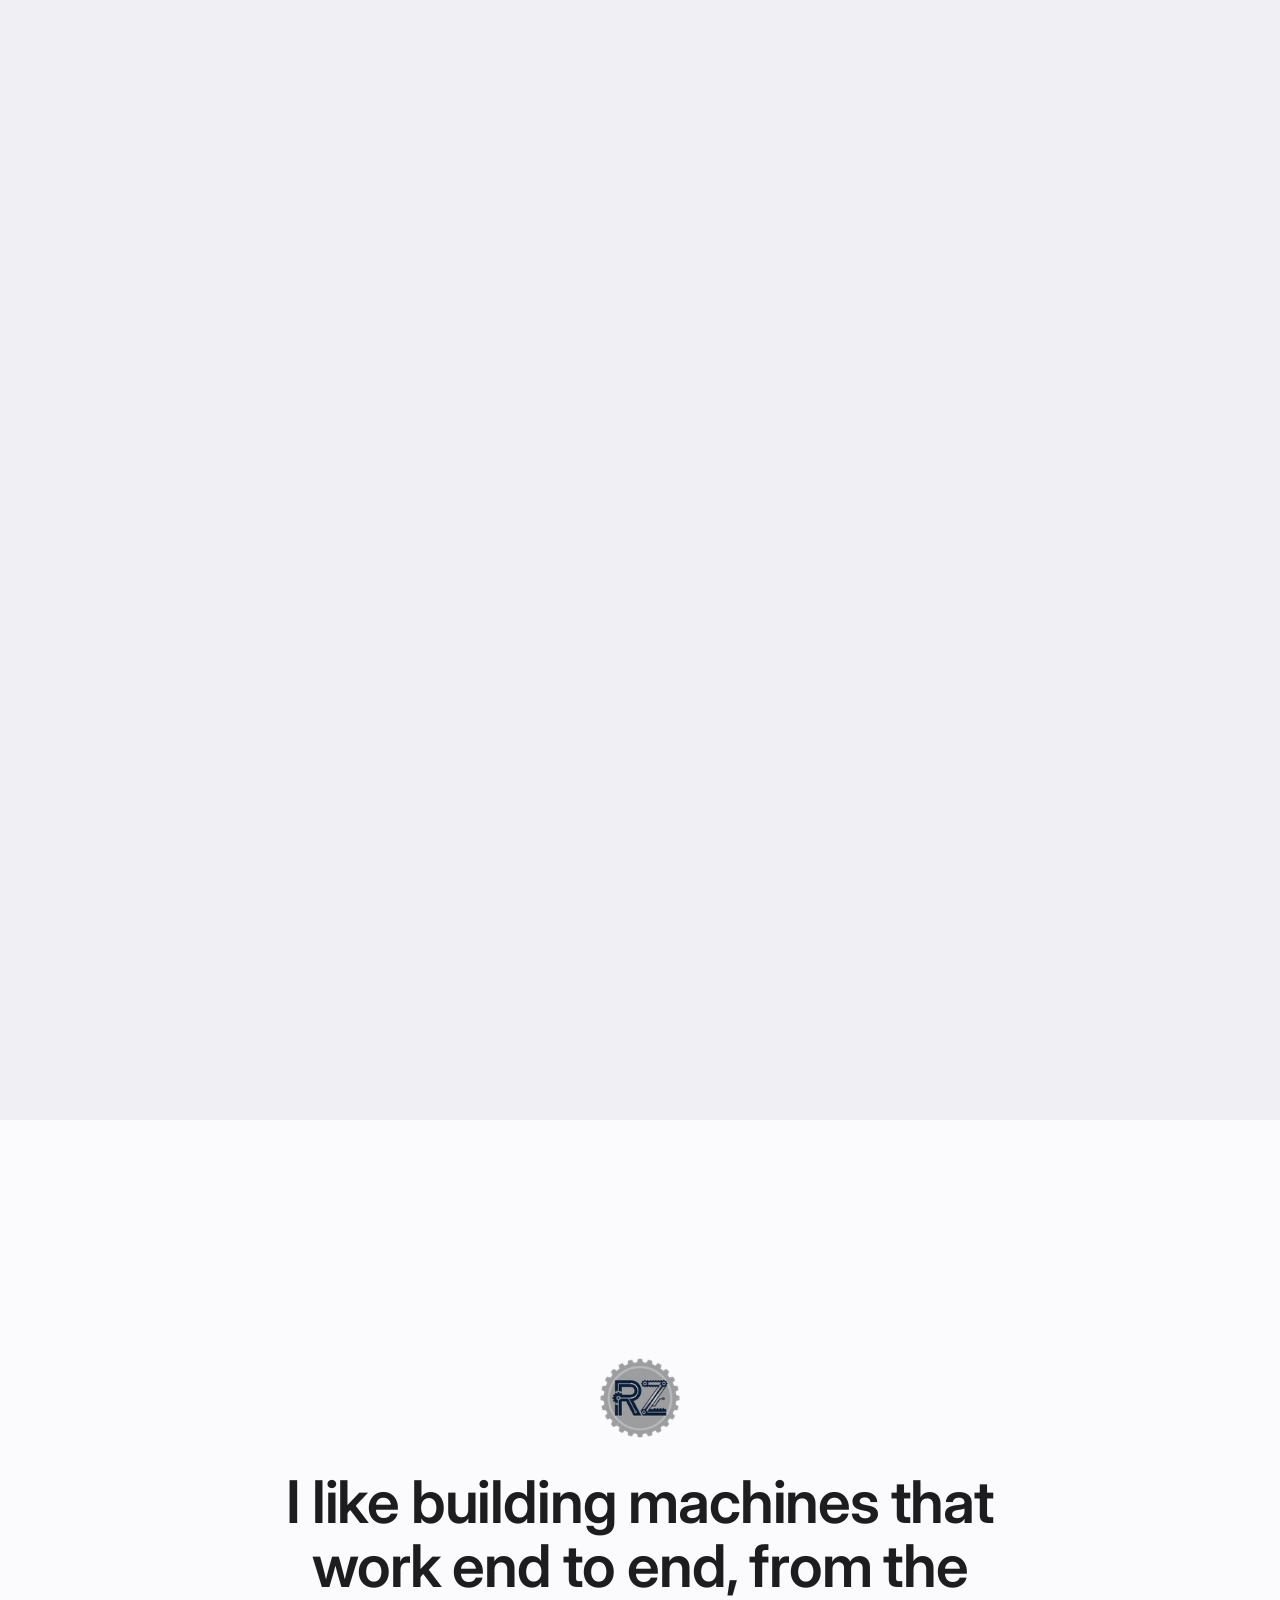
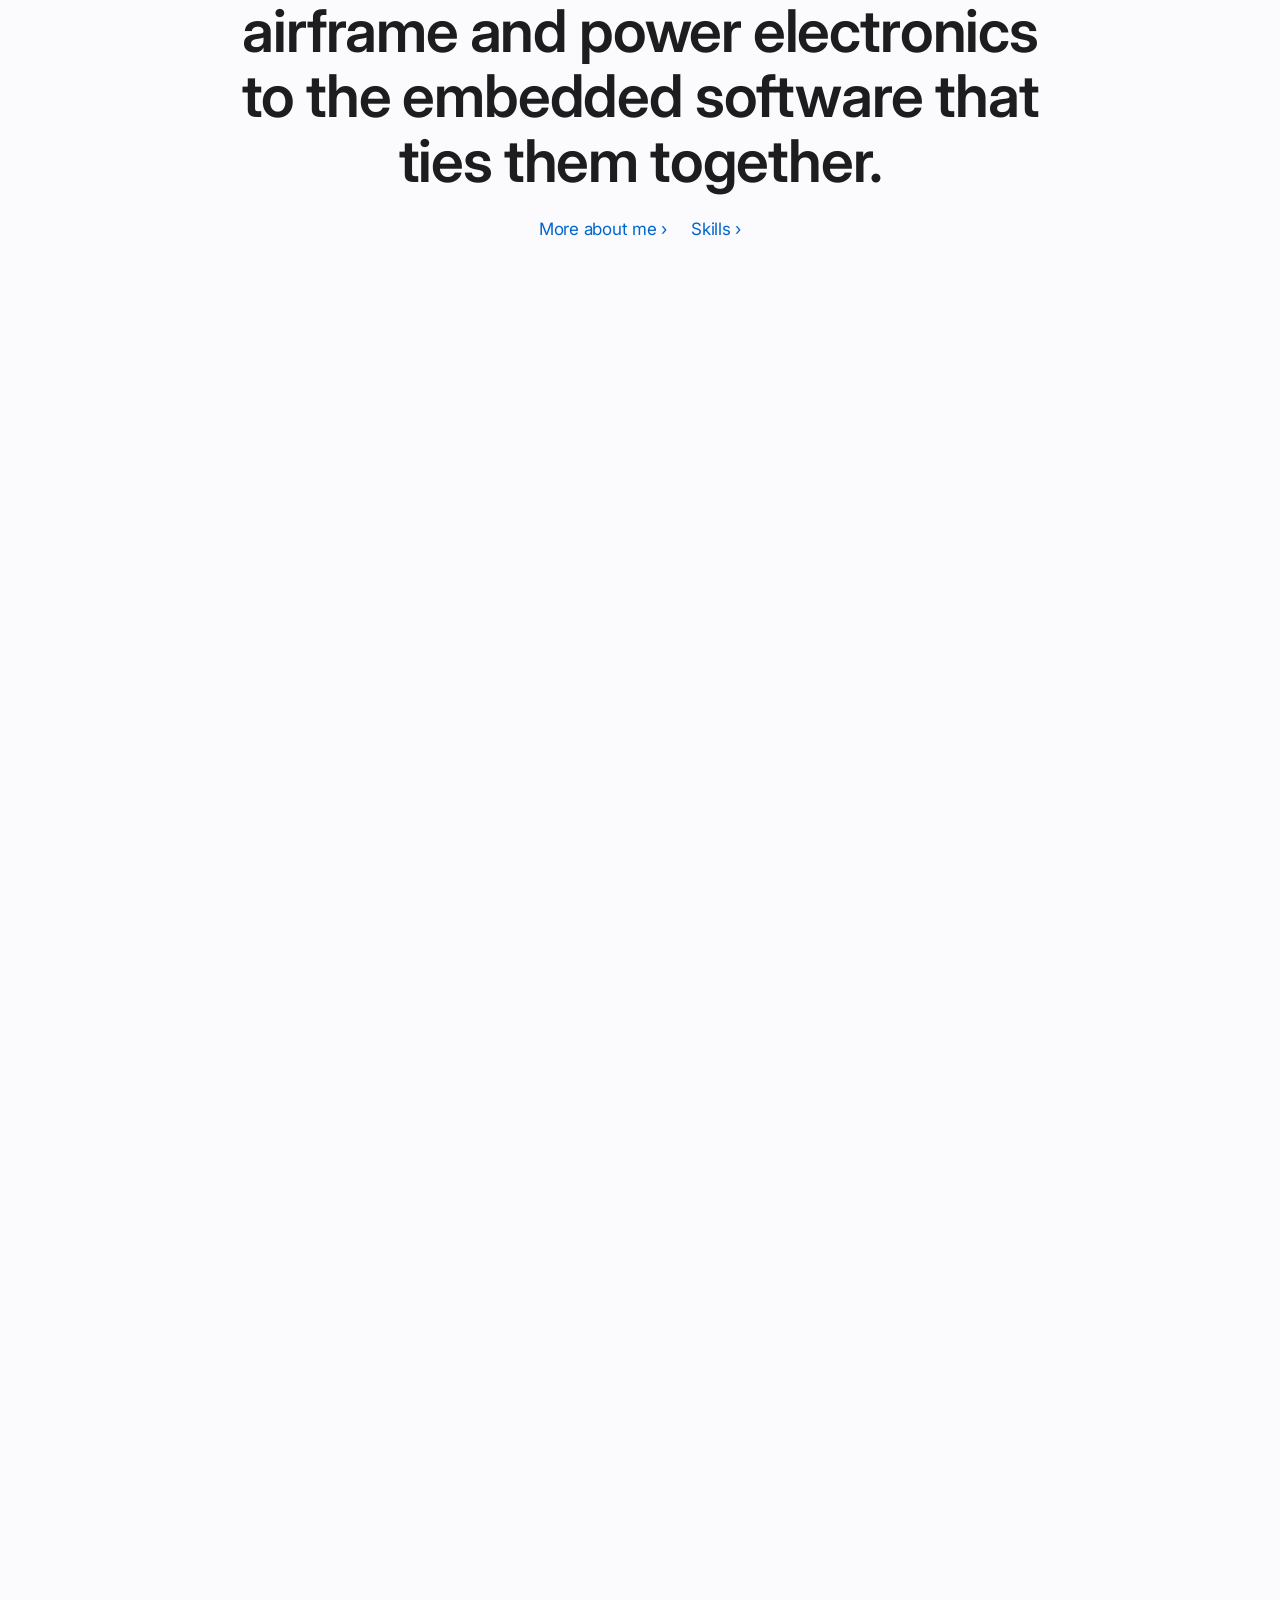
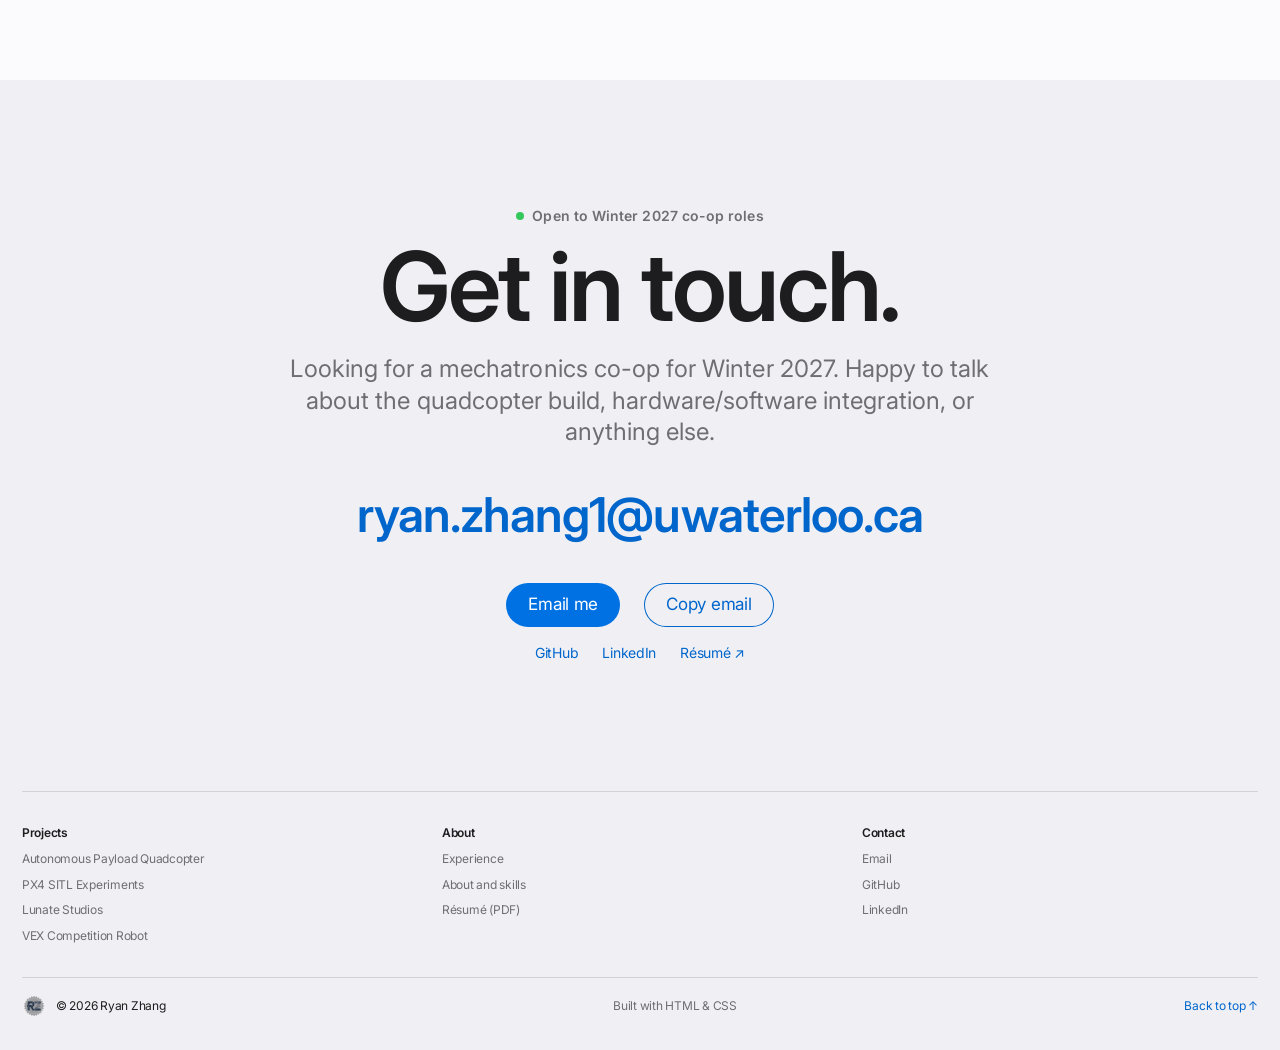
==== commit 66e4326f: "Strengthen the pink glow in light mode and crop the robot photo tighter" ====
--- a/index.html
+++ b/index.html
@@ -140,8 +140,8 @@
           <div class="ctas"><a class="pill" href="vex.html">Learn more</a><a class="pill pill-secondary" href="vex.html#video">Watch it run</a></div>
         </div>
         <div class="chapter-media" aria-hidden="true">
-          <canvas data-src="images/vex-robot.jpg" data-camera='[[0,0.52,0.52,1.35],[1,0.5,0.5,1]]'></canvas>
-          <img class="scene-fallback" src="images/vex-robot.jpg" alt="" width="1400" height="1400" loading="lazy">
+          <canvas data-src="images/vex-robot-field.jpg?v=2" data-camera='[[0,0.5,0.5,1.2],[1,0.5,0.5,1]]'></canvas>
+          <img class="scene-fallback" src="images/vex-robot-field.jpg?v=2" alt="" width="1400" height="1400" loading="lazy">
         </div>
       </div>
     </div>
--- a/styles.css
+++ b/styles.css
@@ -11,7 +11,7 @@
   --bg-alt: #f5f5f7;
   --band: rgba(232, 232, 237, 0.55);  /* a gray band the glow still shows through */
   --glow-1: rgba(0, 113, 227, 0.16);
-  --glow-2: rgba(175, 82, 222, 0.13);
+  --glow-2: rgba(175, 82, 222, 0.22);
   --glow-3: rgba(50, 173, 230, 0.13);
   --card: #f5f5f7;          /* photo cards */
   --pattern: rgba(0, 0, 0, 0.16);  /* the circuit traces behind the page */
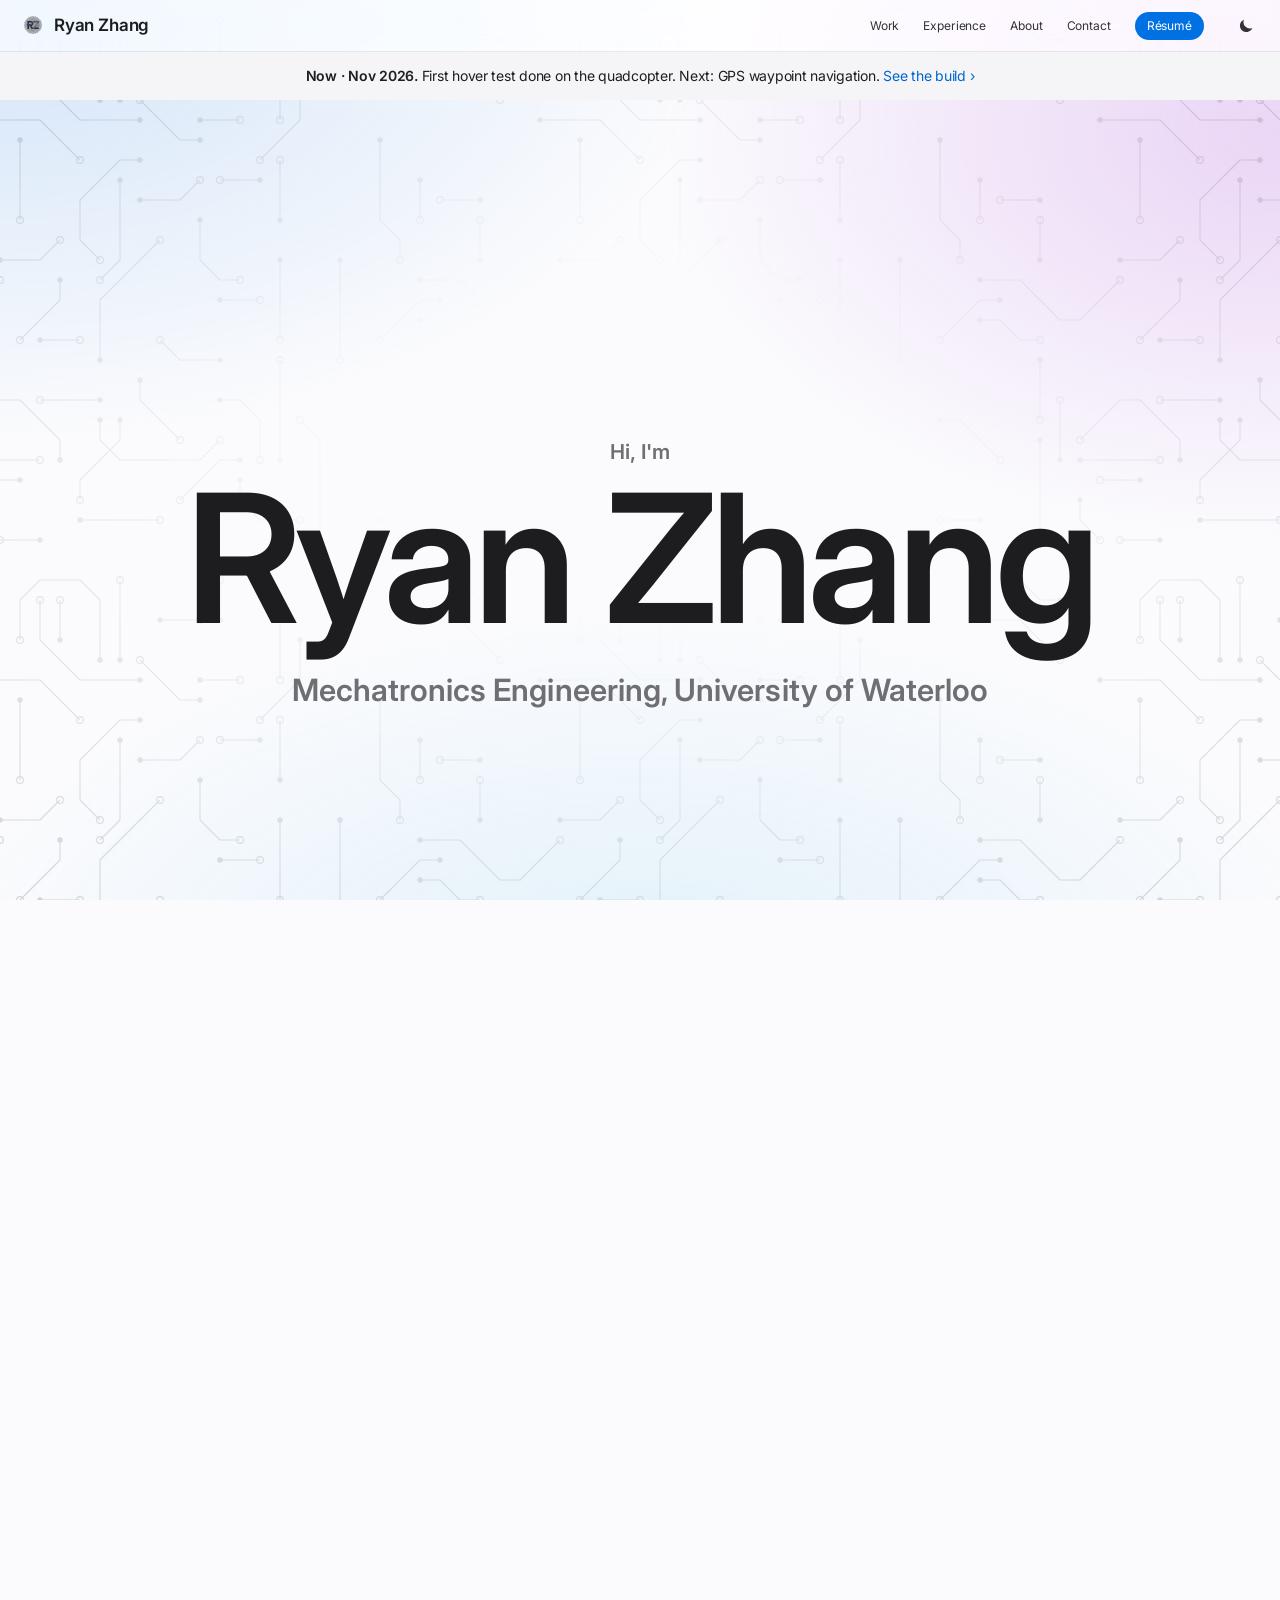
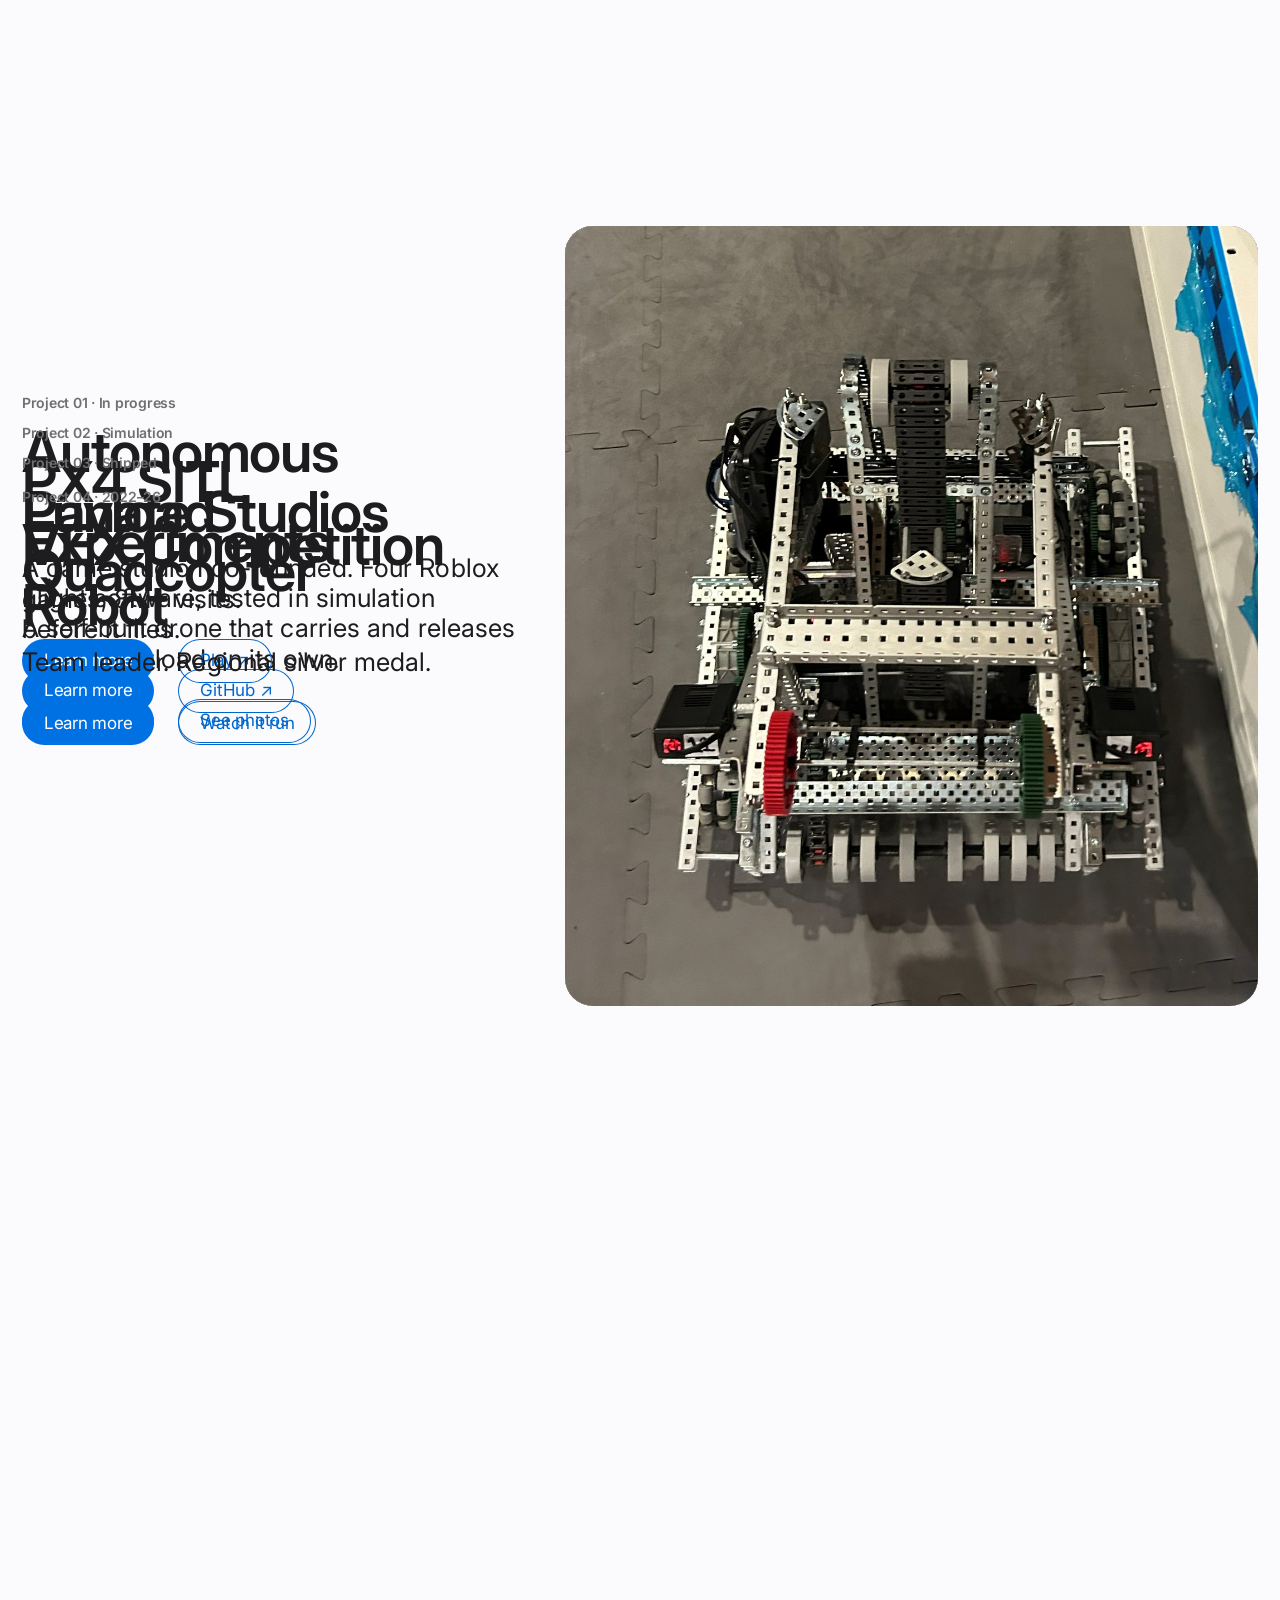
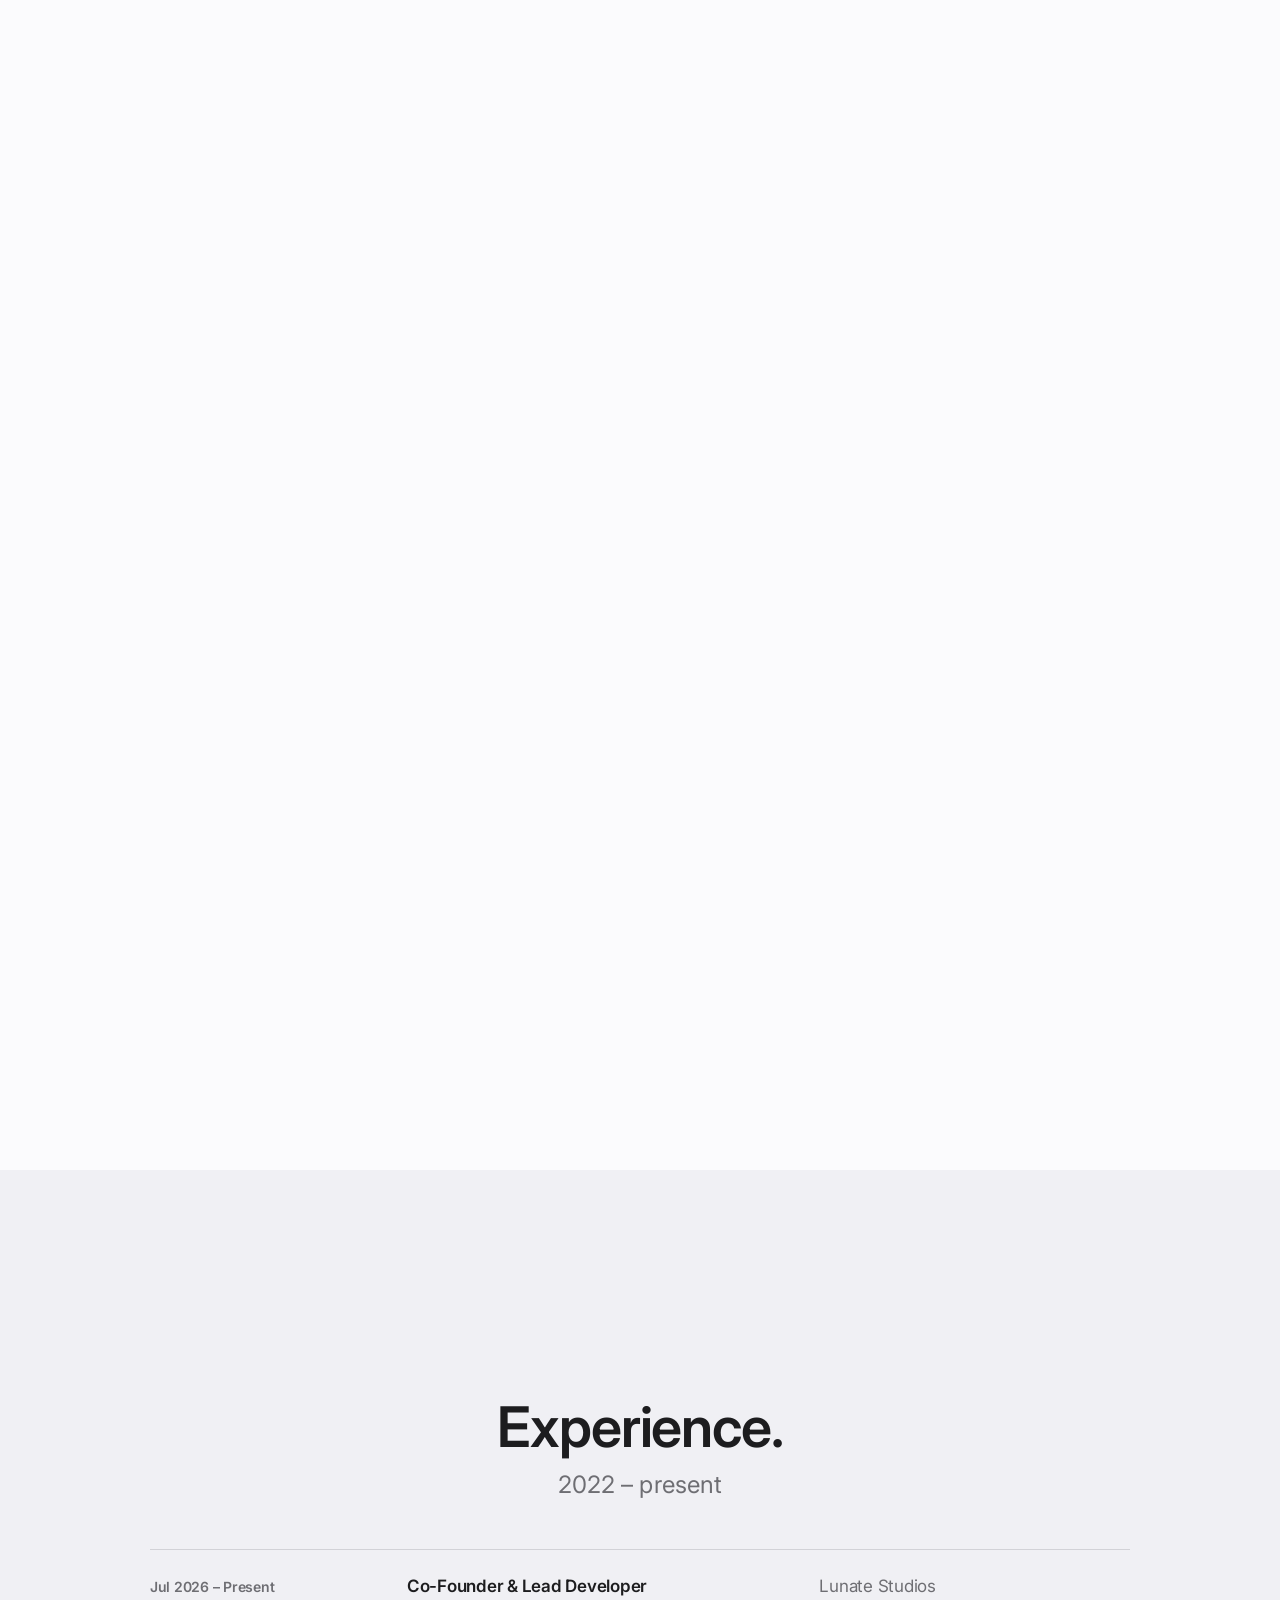
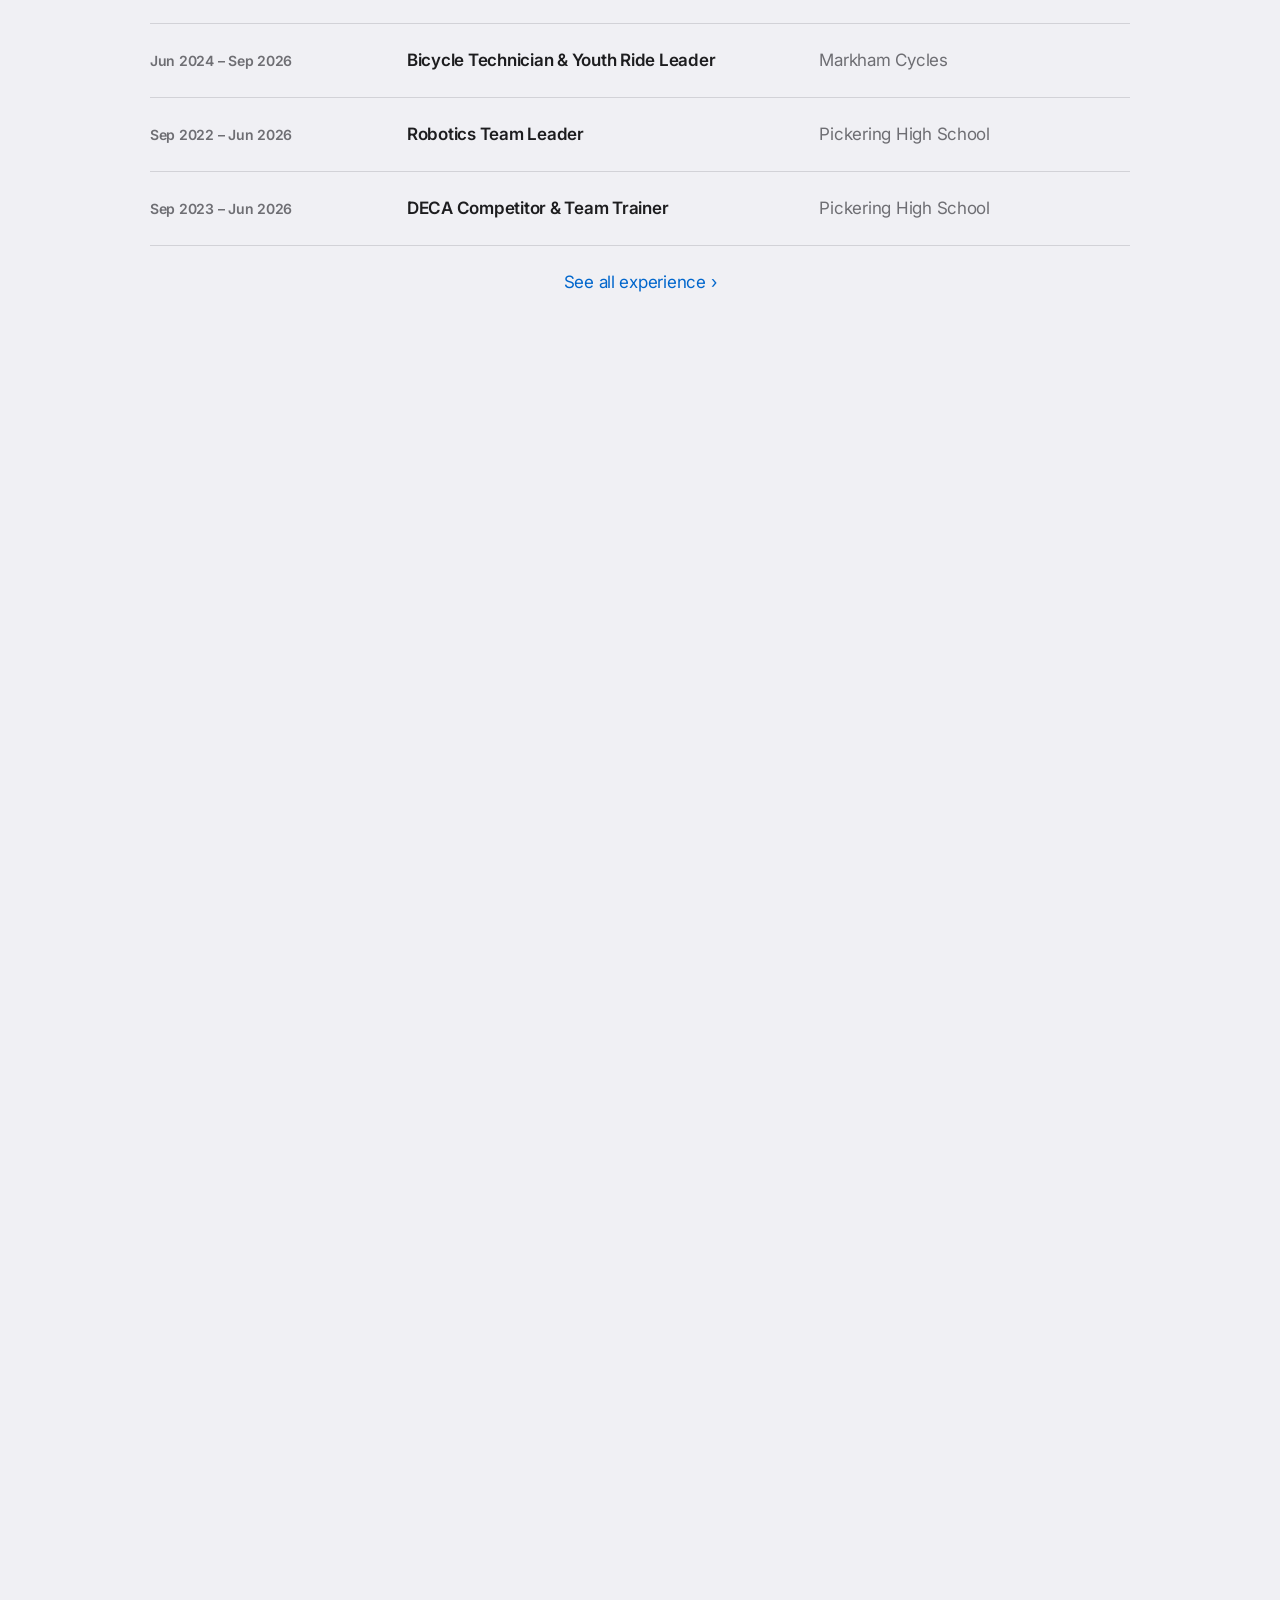
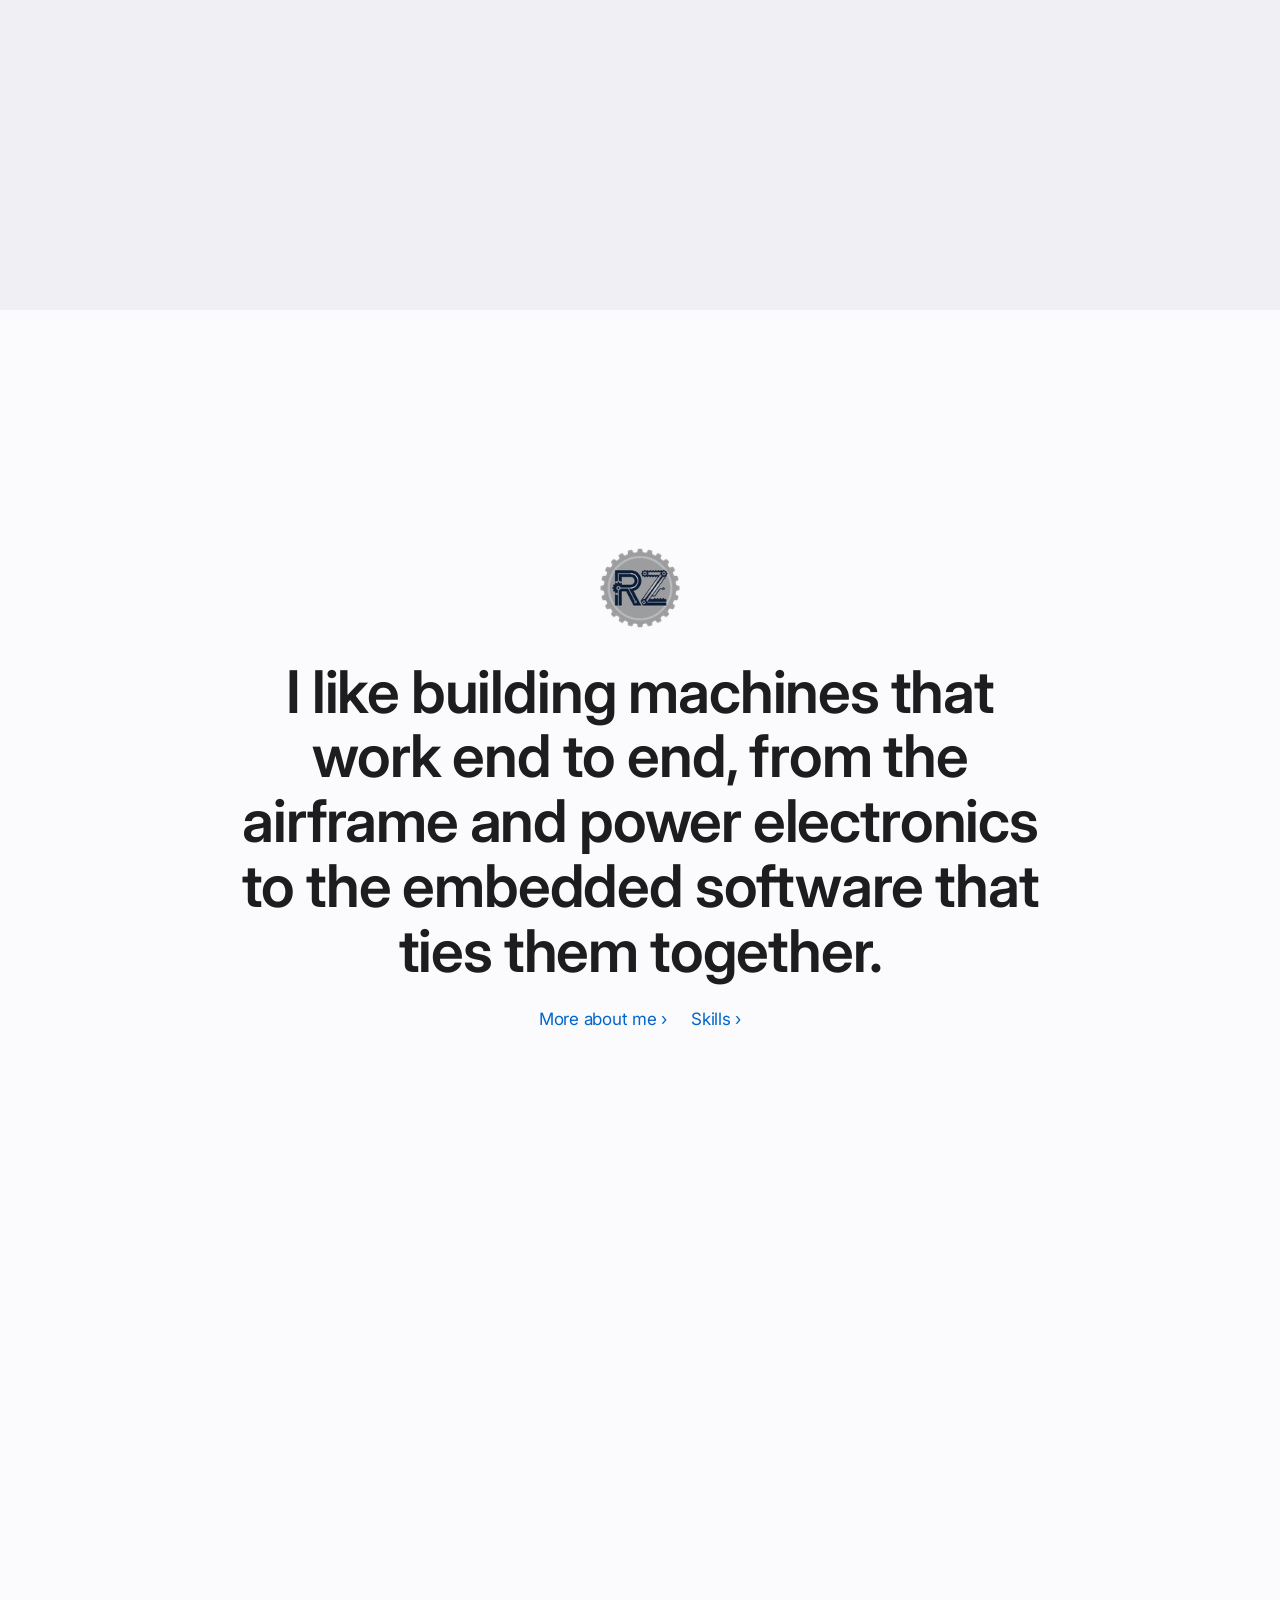
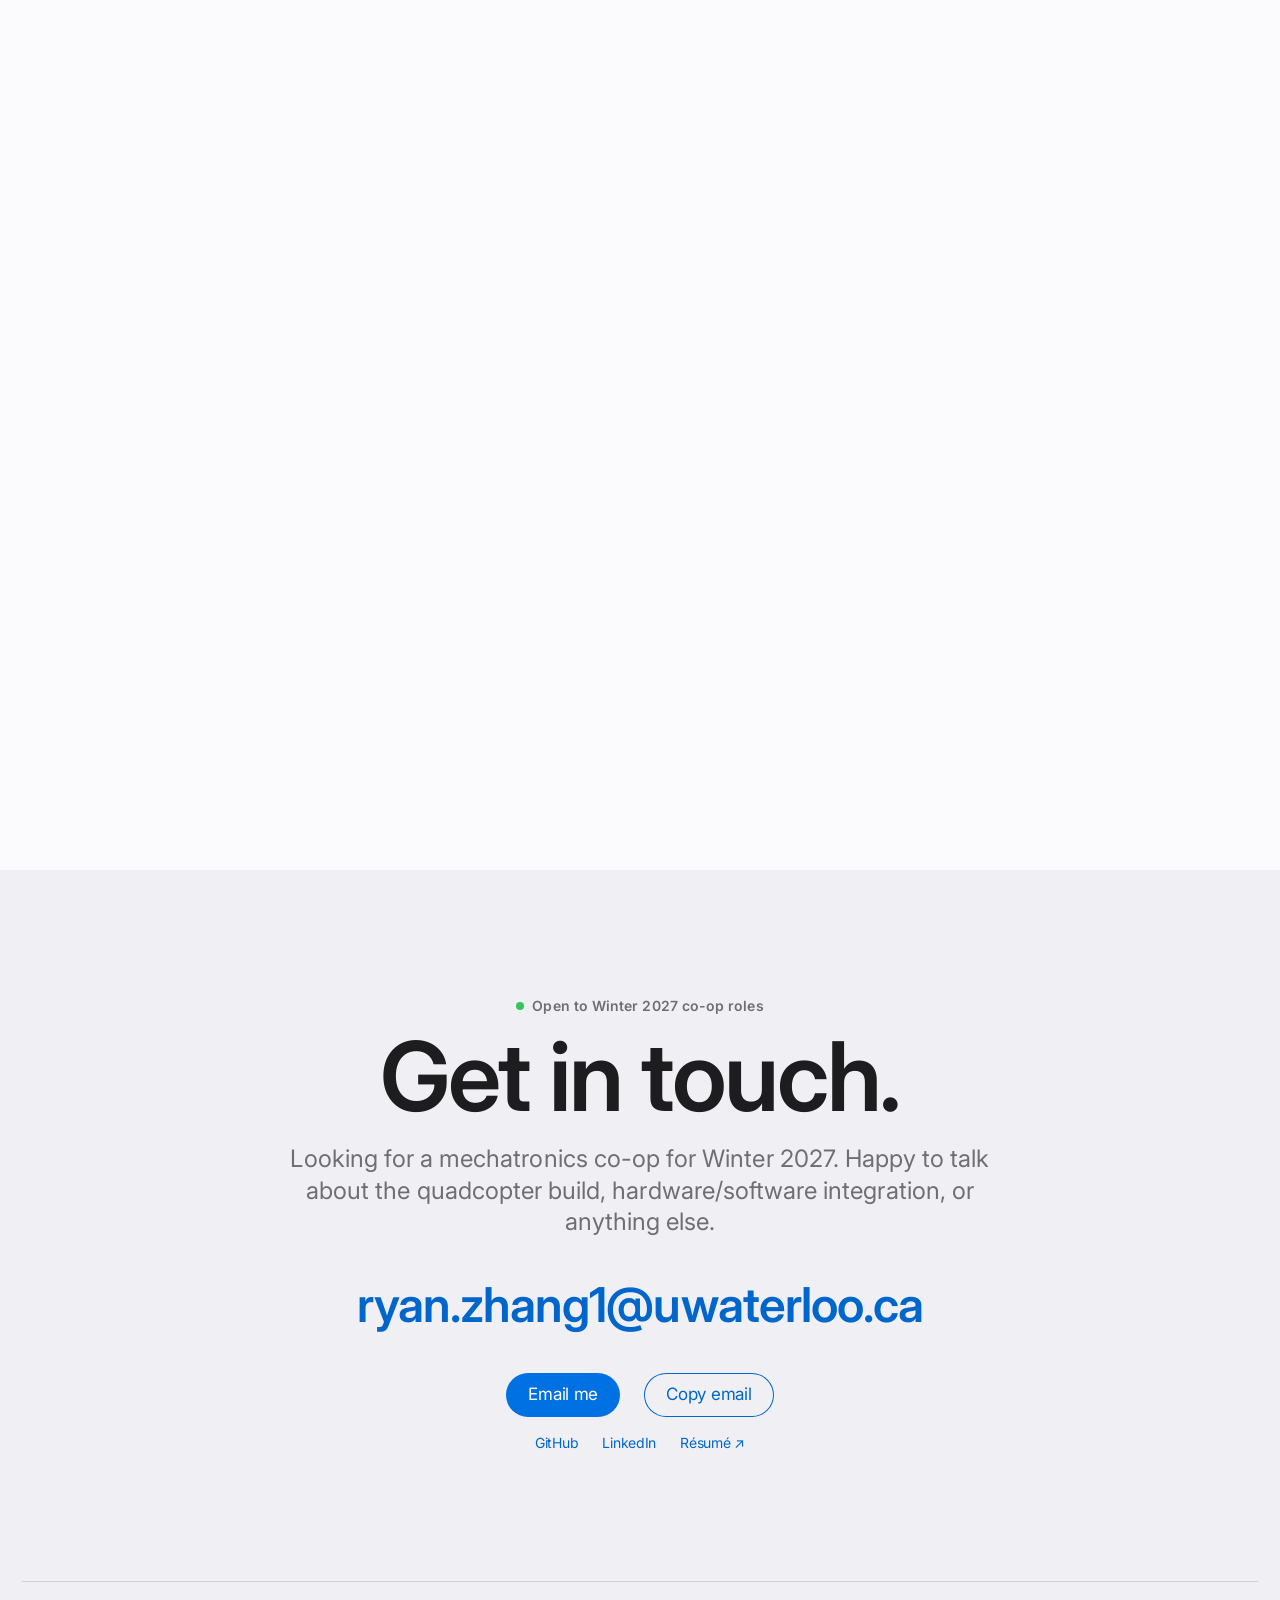
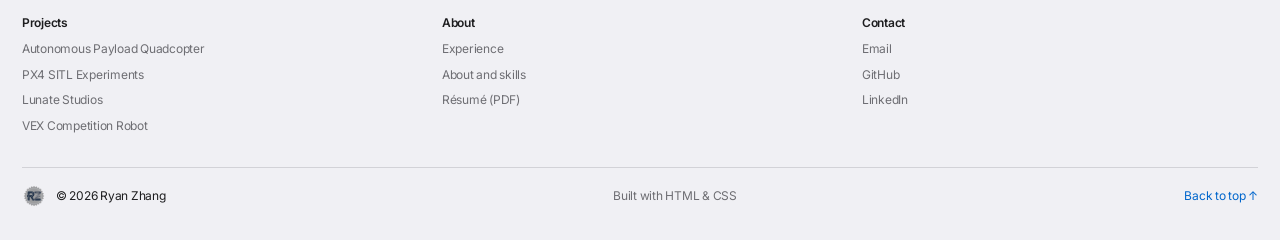
==== commit e6b3c446: "Drop the Selected work title screen and name the Pixhawk 6C mini The home page's projects scene open" ====
--- a/index.html
+++ b/index.html
@@ -85,14 +85,10 @@
     </div>
   </section>
 
-  <section class="scene scene--chapters" id="work" aria-labelledby="work-title" style="--len: 560">
-    <div class="scene-stage wide">
-      <div class="chapter chapter-title" data-from="0" data-to="0.14">
-        <div class="chapter-copy">
-          <h2 id="work-title">Selected work.</h2>
-        </div>
-      </div>
-      <div class="chapter" data-from="0.17" data-to="0.36">
+  <section class="scene scene--chapters" id="work" aria-labelledby="work-title" style="--len: 470">
+    <div class="scene-stage wide">
+      <h2 class="sr-only" id="work-title">Selected work</h2>
+      <div class="chapter" data-from="0" data-to="0.22">
         <div class="chapter-copy">
           <p class="unit-eyebrow">Project 01 · In progress</p>
           <h2>Autonomous Payload Quadcopter</h2>
@@ -104,7 +100,7 @@
           <img class="scene-fallback" src="images/quadcopter-assembled.jpg" alt="" width="1500" height="1440" loading="lazy">
         </div>
       </div>
-      <div class="chapter" data-from="0.39" data-to="0.58">
+      <div class="chapter" data-from="0.26" data-to="0.48">
         <div class="chapter-copy">
           <p class="unit-eyebrow">Project 02 · Simulation</p>
           <h2>PX4 SITL Experiments</h2>
@@ -116,7 +112,7 @@
           <img class="scene-fallback" src="images/px4-sitl-flight.jpg" alt="" width="1600" height="900" loading="lazy">
         </div>
       </div>
-      <div class="chapter" data-from="0.61" data-to="0.79">
+      <div class="chapter" data-from="0.52" data-to="0.74">
         <div class="chapter-copy">
           <p class="unit-eyebrow">Project 03 · Shipped</p>
           <h2>Lunate Studios</h2>
@@ -132,7 +128,7 @@
           </div>
         </div>
       </div>
-      <div class="chapter" data-from="0.82" data-to="1">
+      <div class="chapter" data-from="0.78" data-to="1">
         <div class="chapter-copy">
           <p class="unit-eyebrow">Project 04 · 2022–26</p>
           <h2>VEX Competition Robot</h2>
--- a/styles.css
+++ b/styles.css
@@ -780,6 +780,10 @@
 .detail li { position: relative; padding-left: 18px; }
 .detail li + li { margin-top: var(--s3); }
 .detail li::before { content: ""; position: absolute; left: 2px; top: 0.66em; width: 5px; height: 5px; border-radius: 50%; background: var(--text-2); }
+/* The clip again, smaller, filling the space under an entry's bullets. */
+.clip-inline { width: auto; margin: var(--s5) 0 0; }
+.clip-inline .clip-frame { border-radius: var(--radius-m); box-shadow: none; }
+.clip-inline figcaption { text-align: left; }
 
 /* ---------- About ---------- */
 
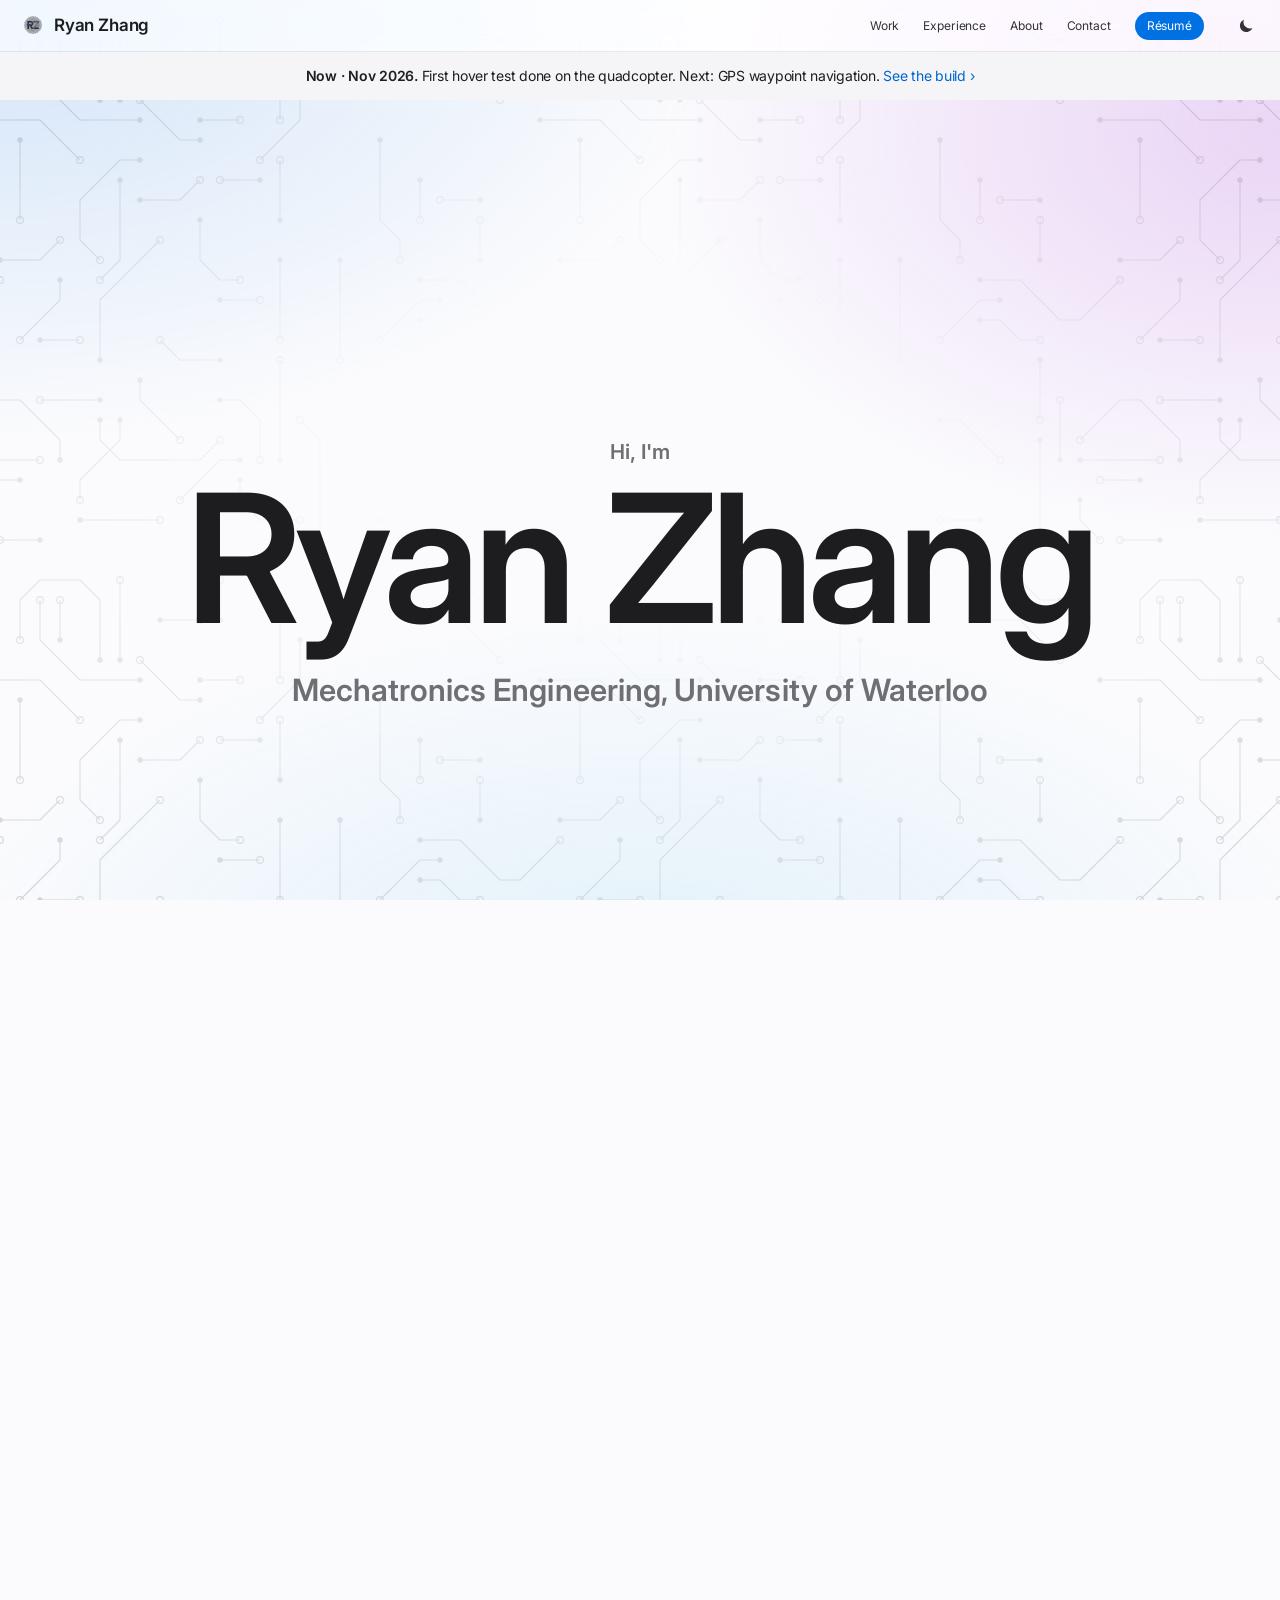
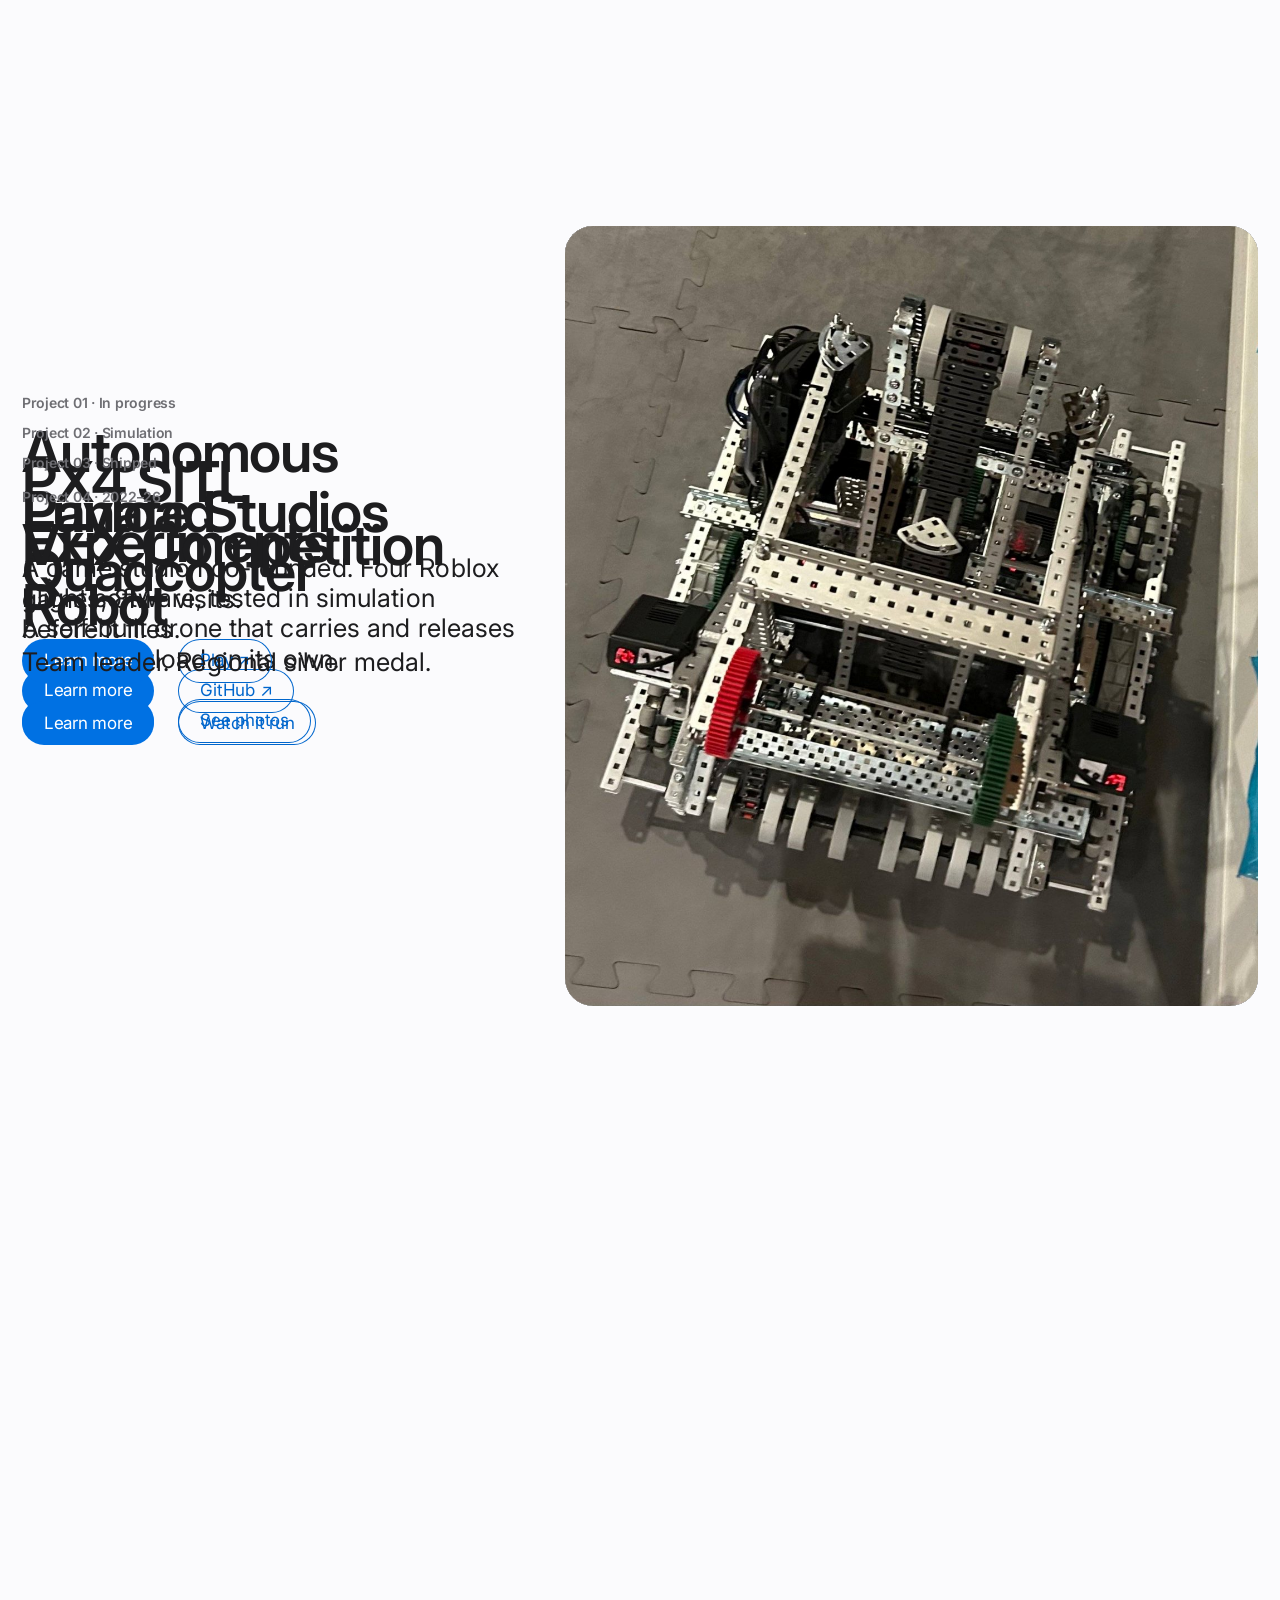
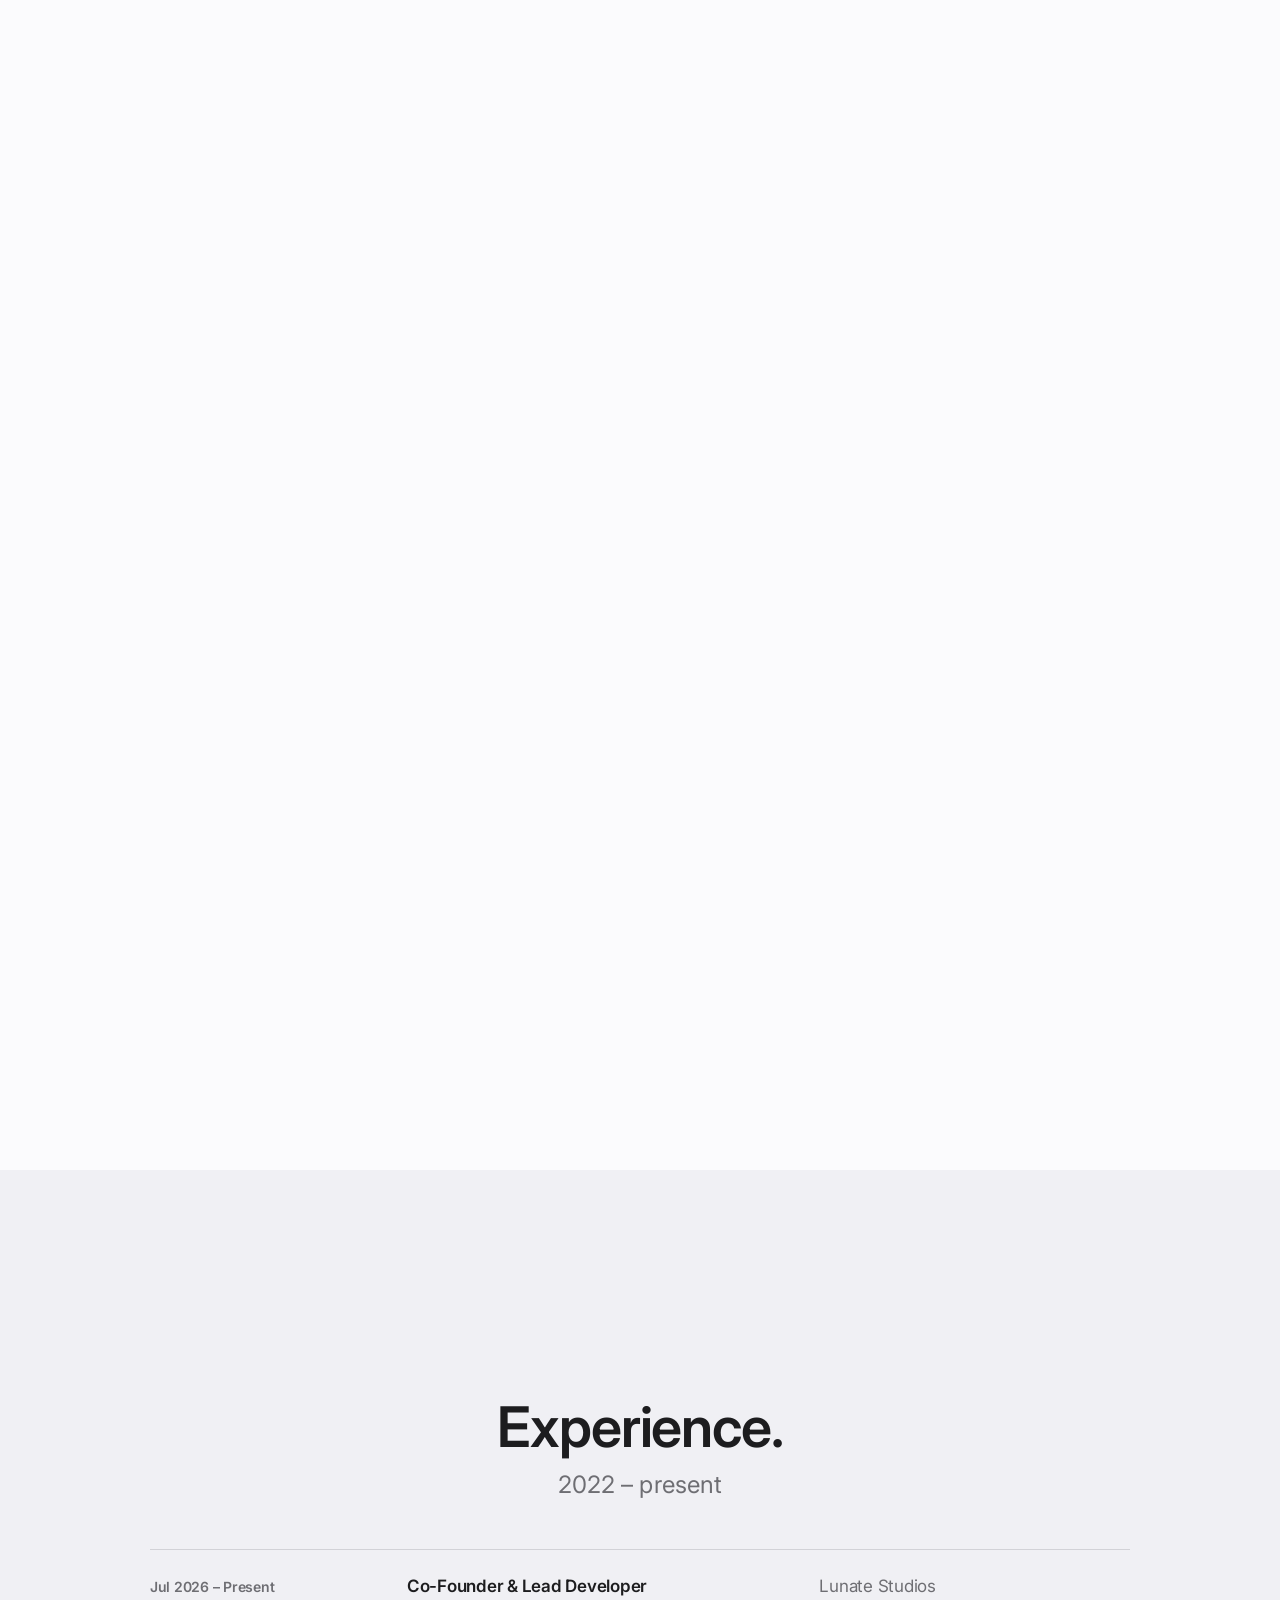
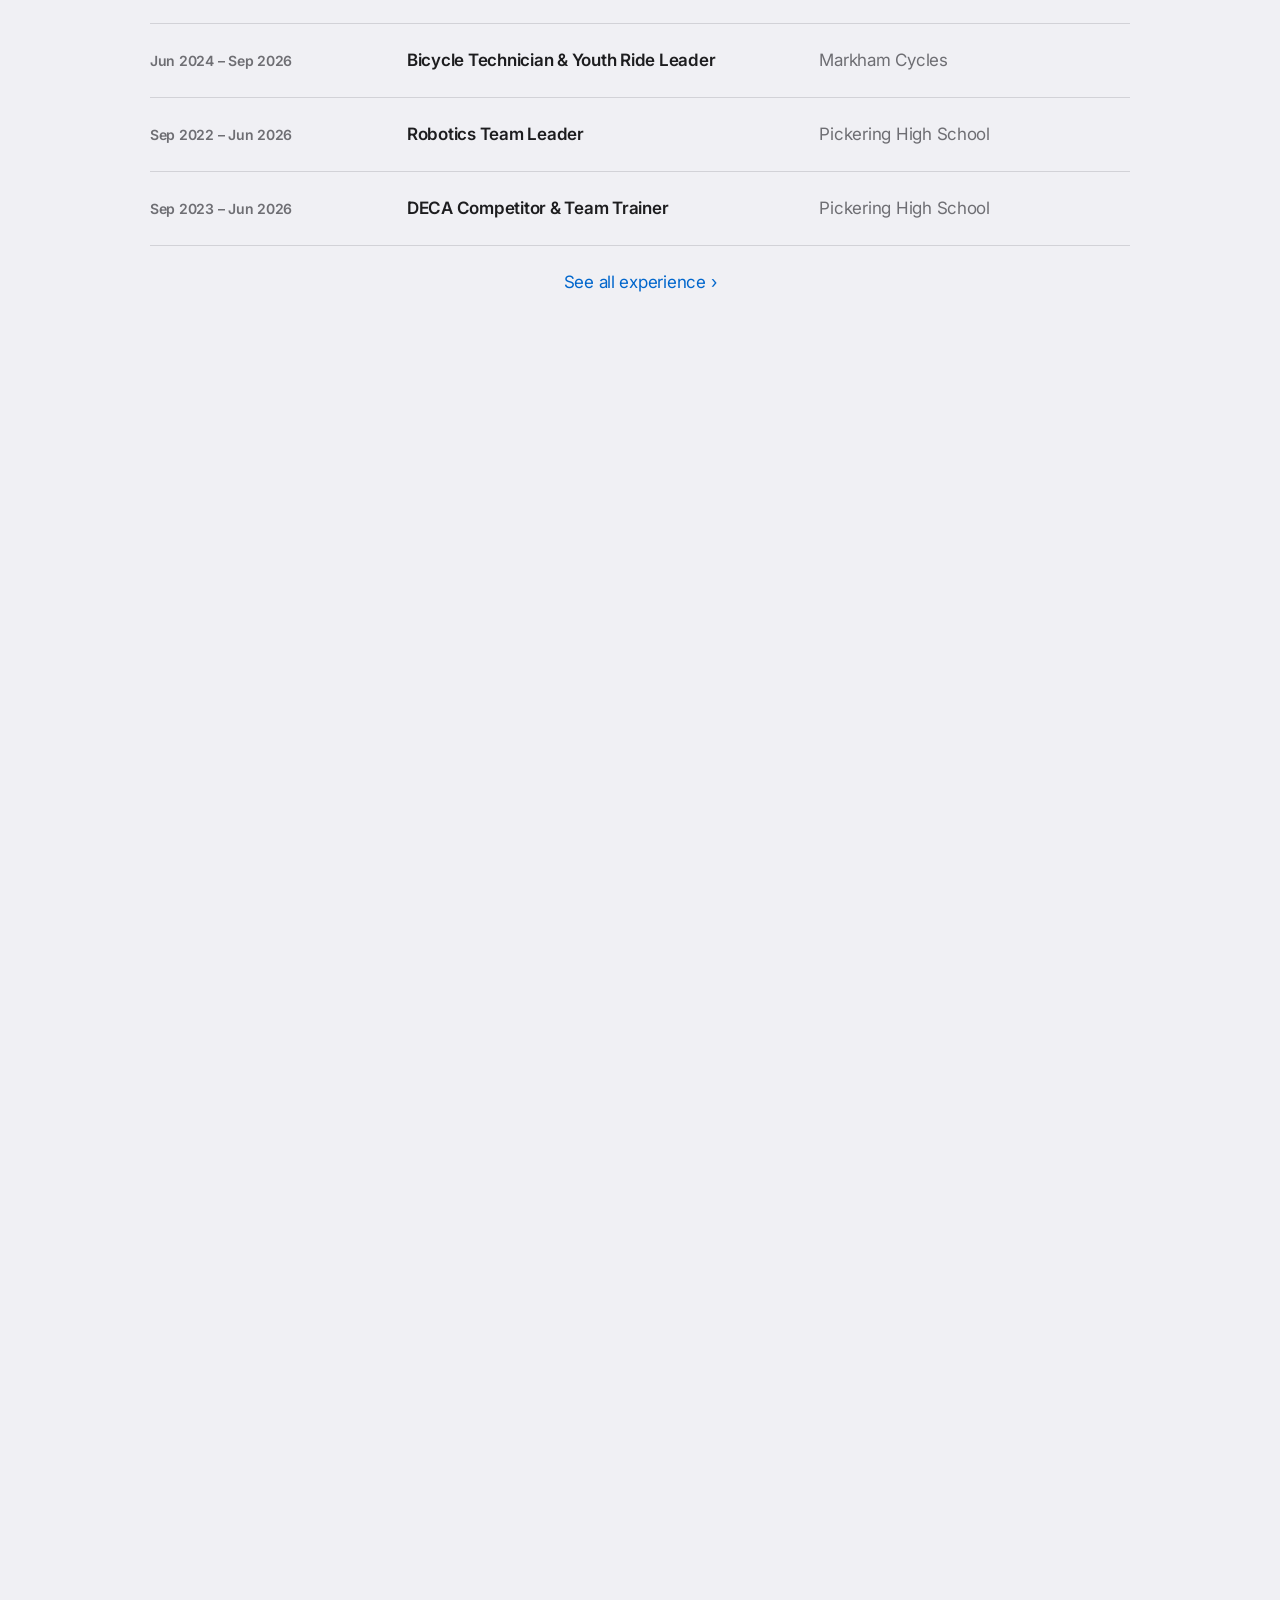
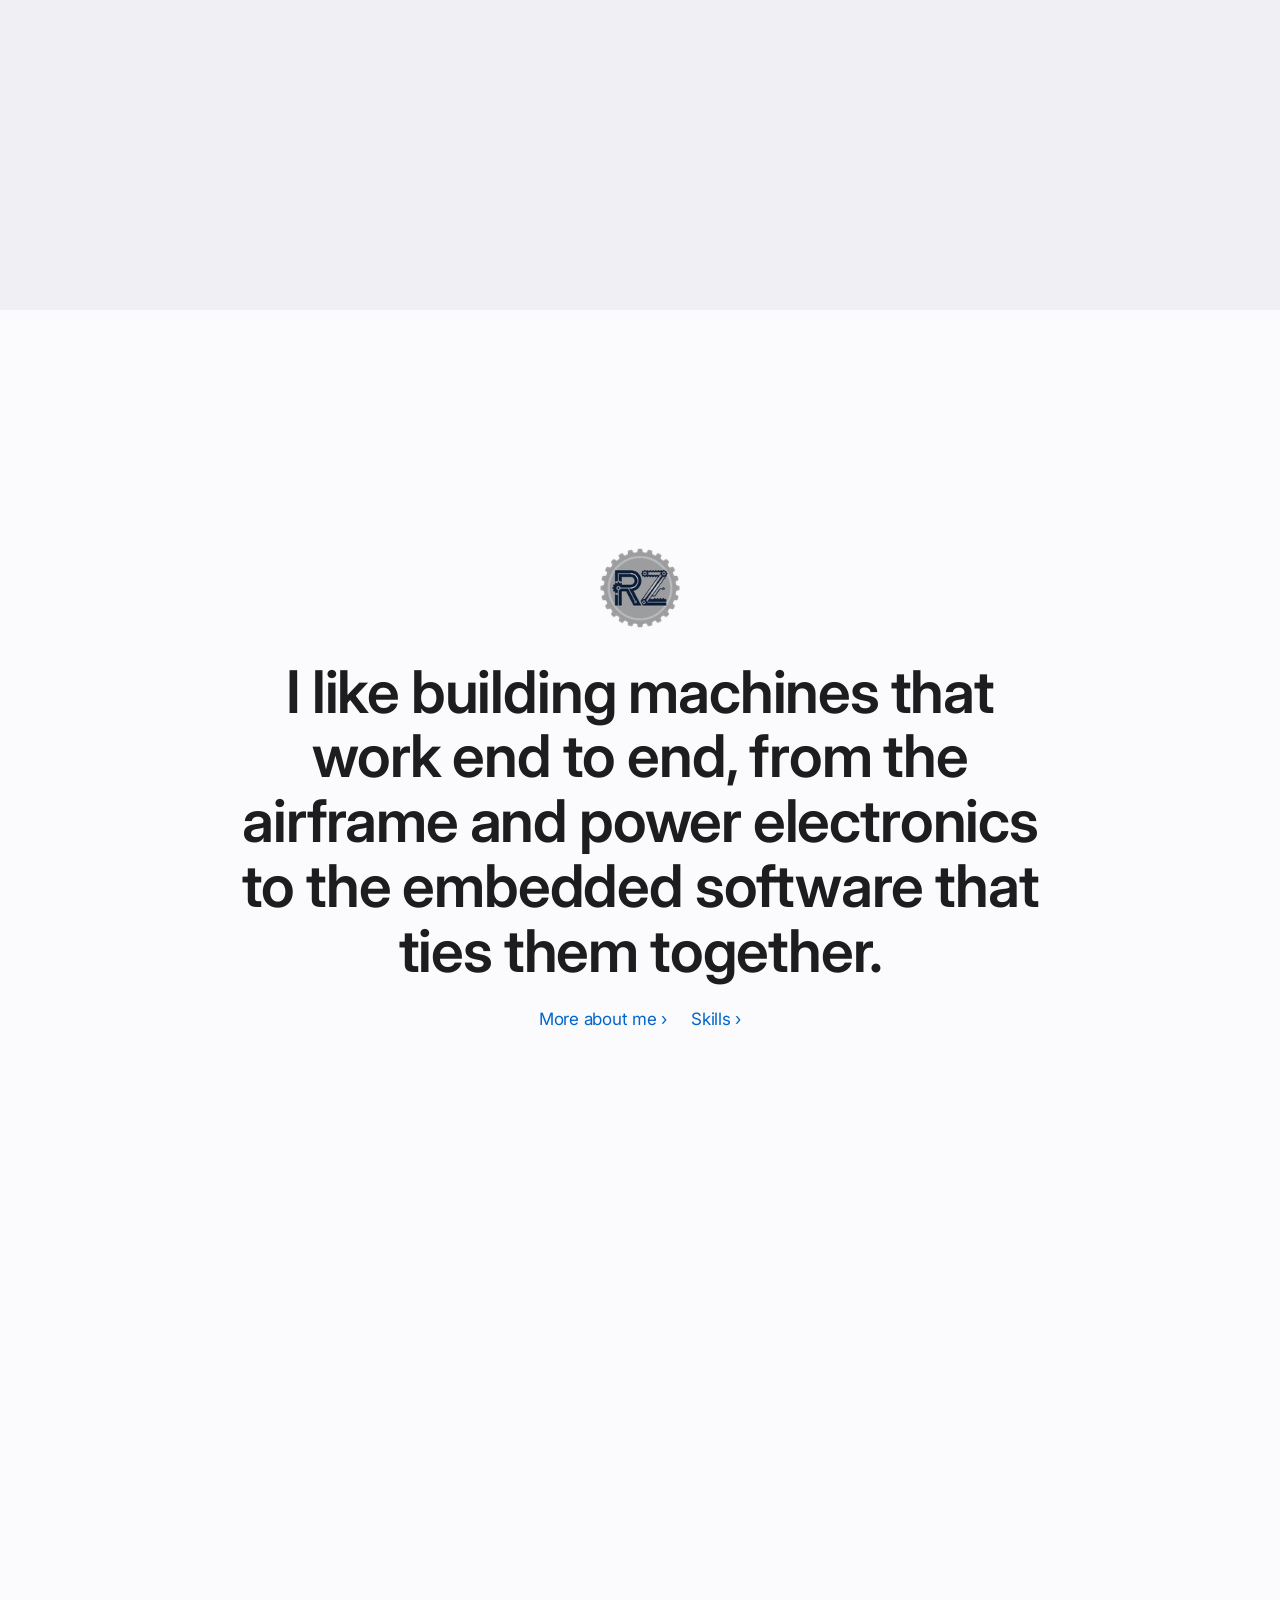
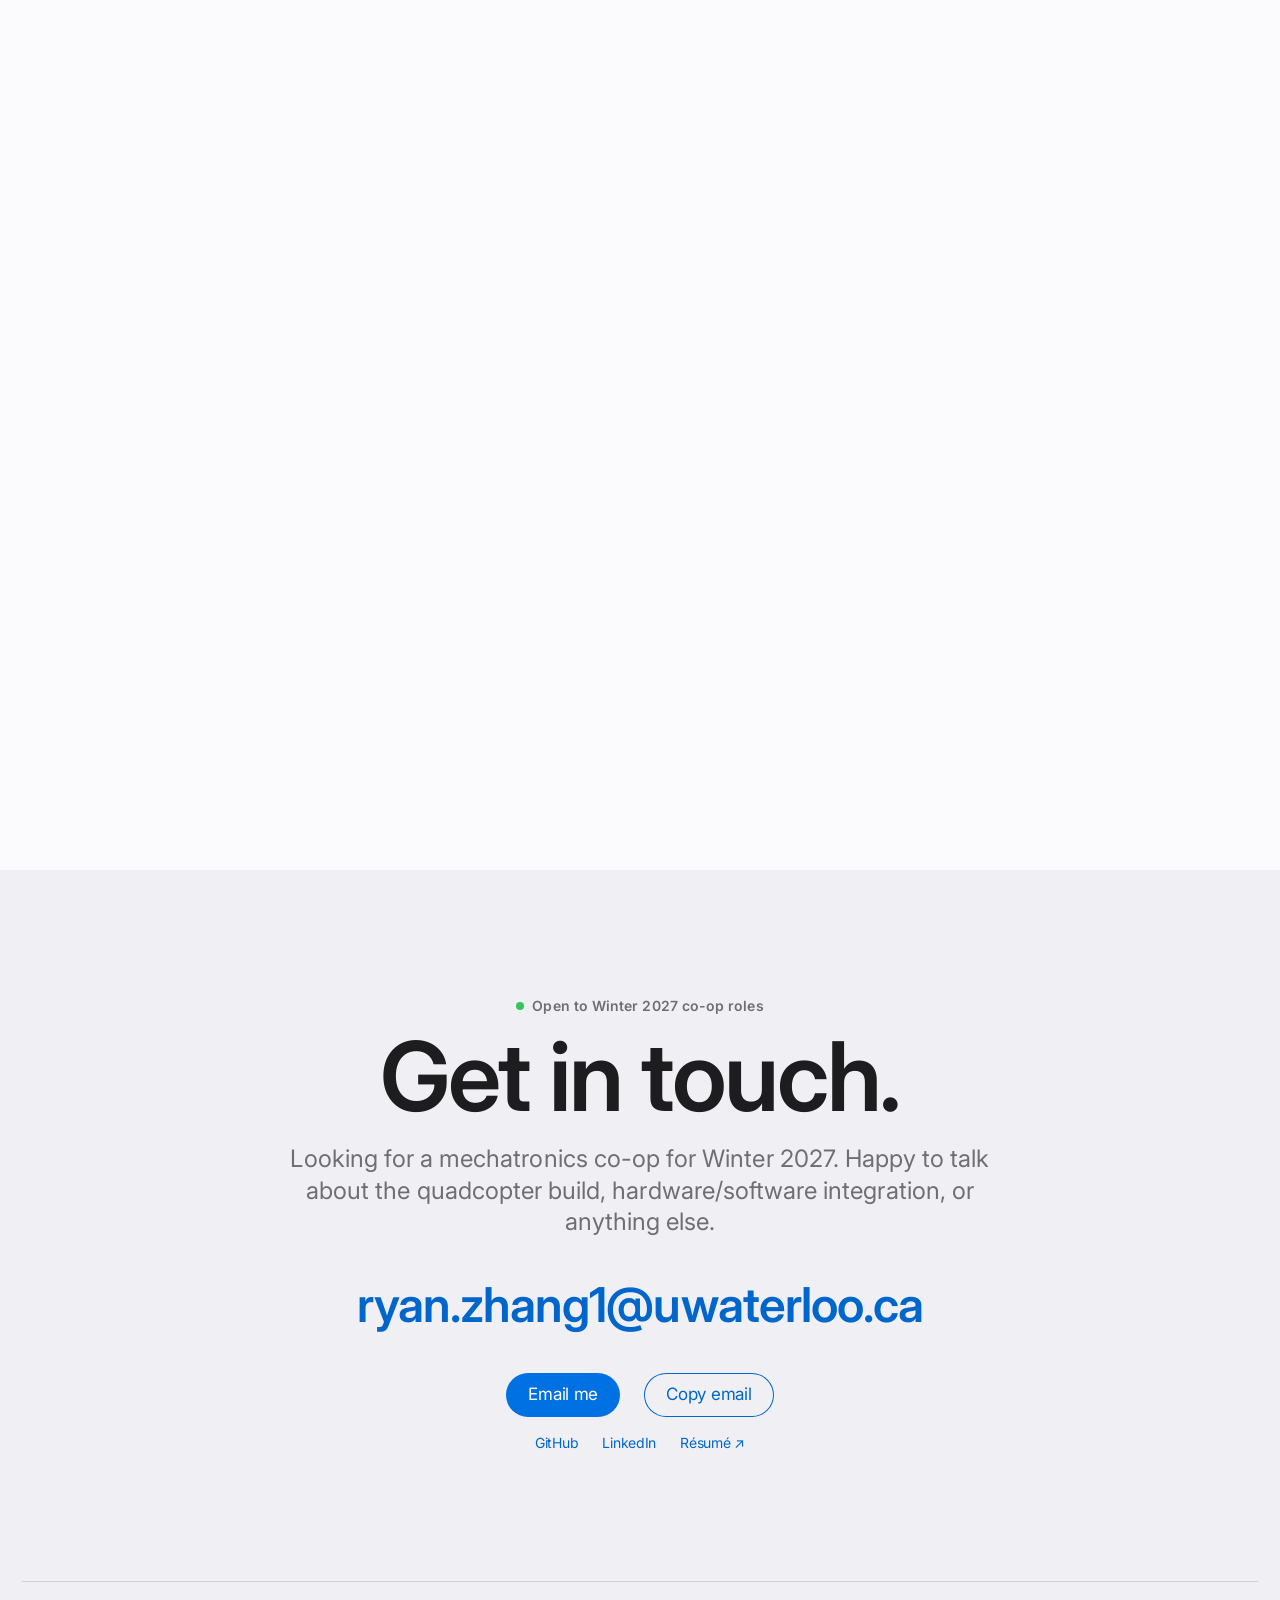
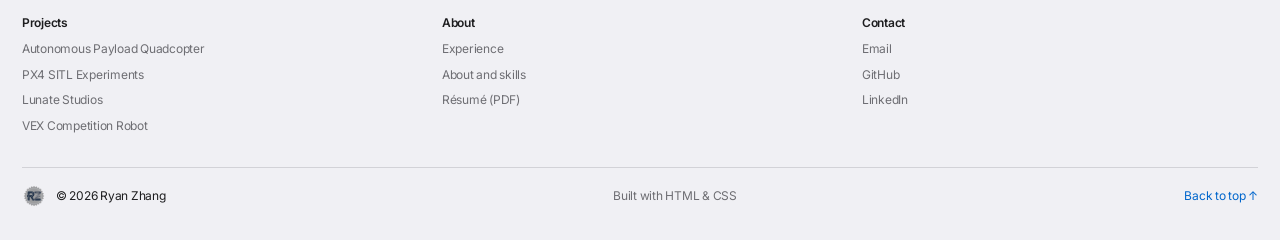
==== commit ab54fd2f: "Use the new close-up robot photo everywhere The VEX scroll scene's zooms are gentler, since the robo" ====
--- a/index.html
+++ b/index.html
@@ -136,8 +136,8 @@
           <div class="ctas"><a class="pill" href="vex.html">Learn more</a><a class="pill pill-secondary" href="vex.html#video">Watch it run</a></div>
         </div>
         <div class="chapter-media" aria-hidden="true">
-          <canvas data-src="images/vex-robot-field.jpg?v=2" data-camera='[[0,0.5,0.5,1.2],[1,0.5,0.5,1]]'></canvas>
-          <img class="scene-fallback" src="images/vex-robot-field.jpg?v=2" alt="" width="1400" height="1400" loading="lazy">
+          <canvas data-src="images/vex-robot-field.jpg?v=3" data-camera='[[0,0.5,0.52,1.1],[1,0.5,0.5,1]]'></canvas>
+          <img class="scene-fallback" src="images/vex-robot-field.jpg?v=3" alt="" width="1400" height="1400" loading="lazy">
         </div>
       </div>
     </div>
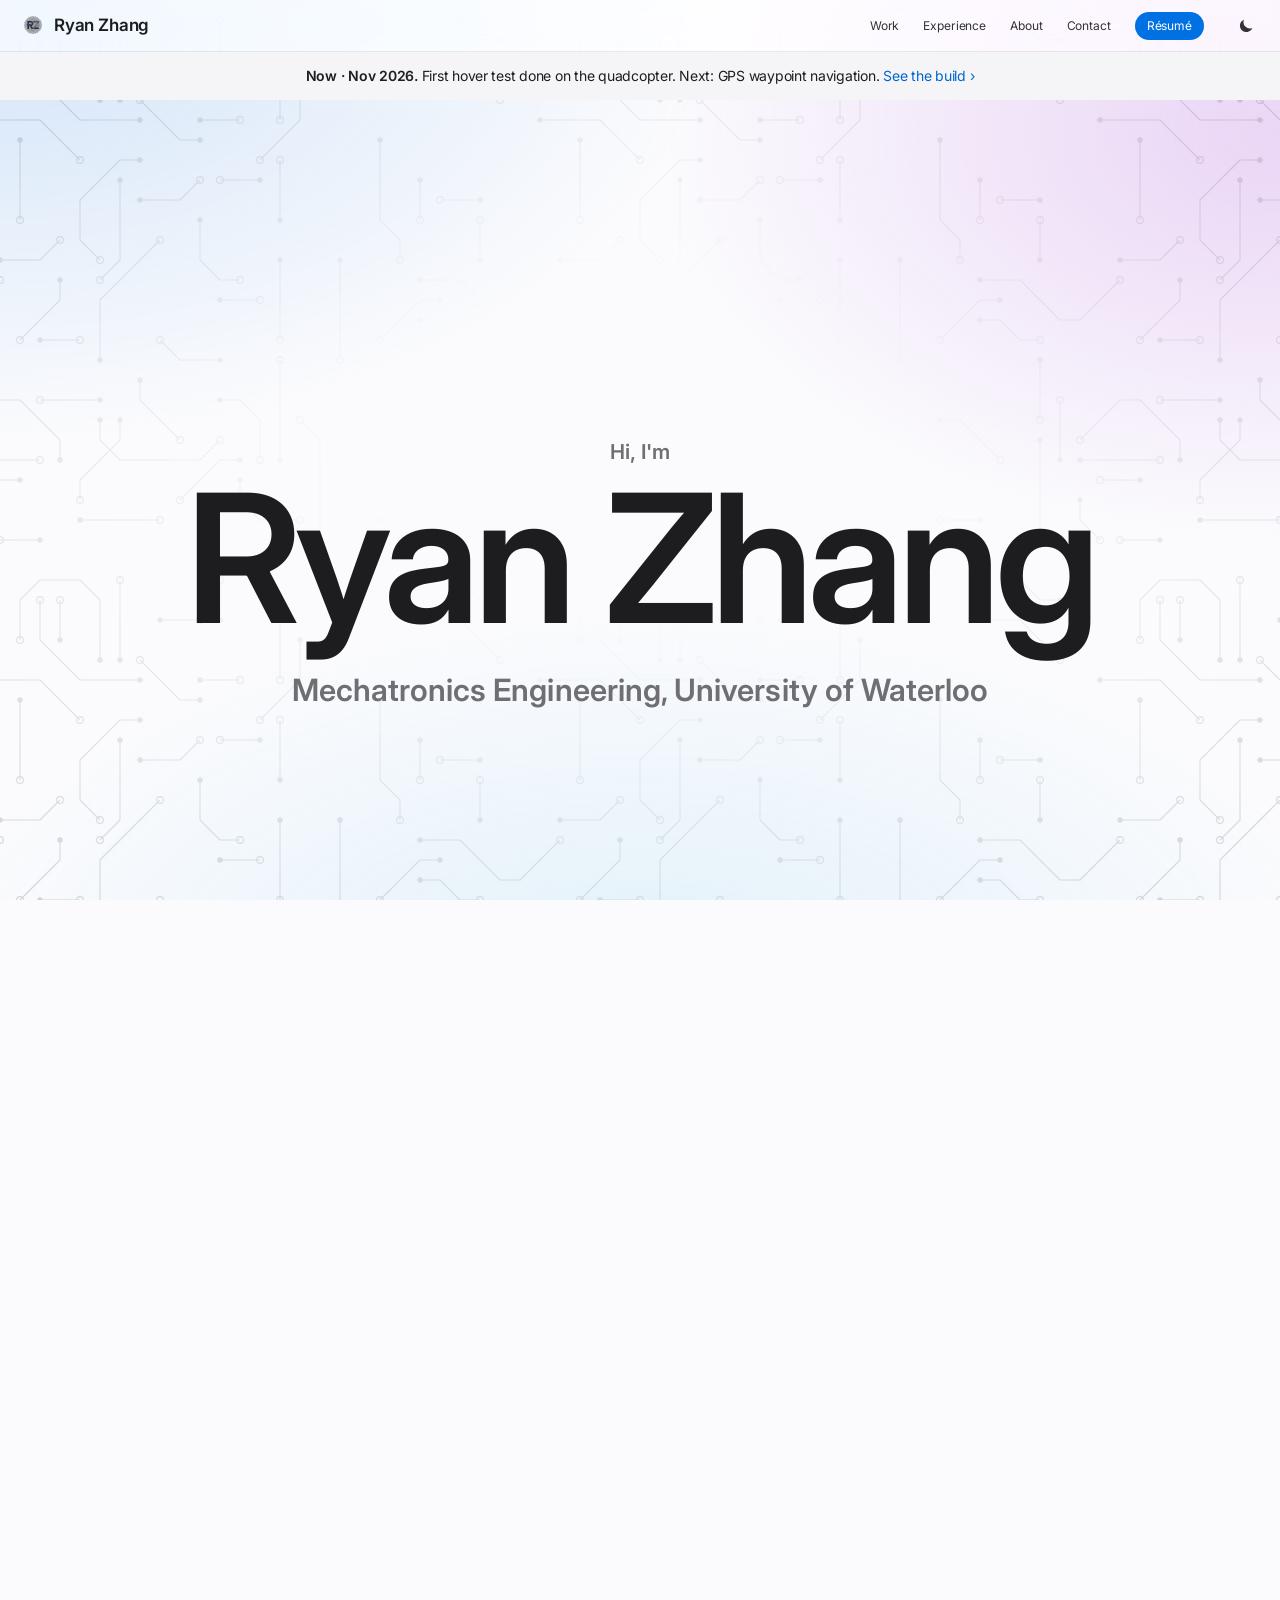
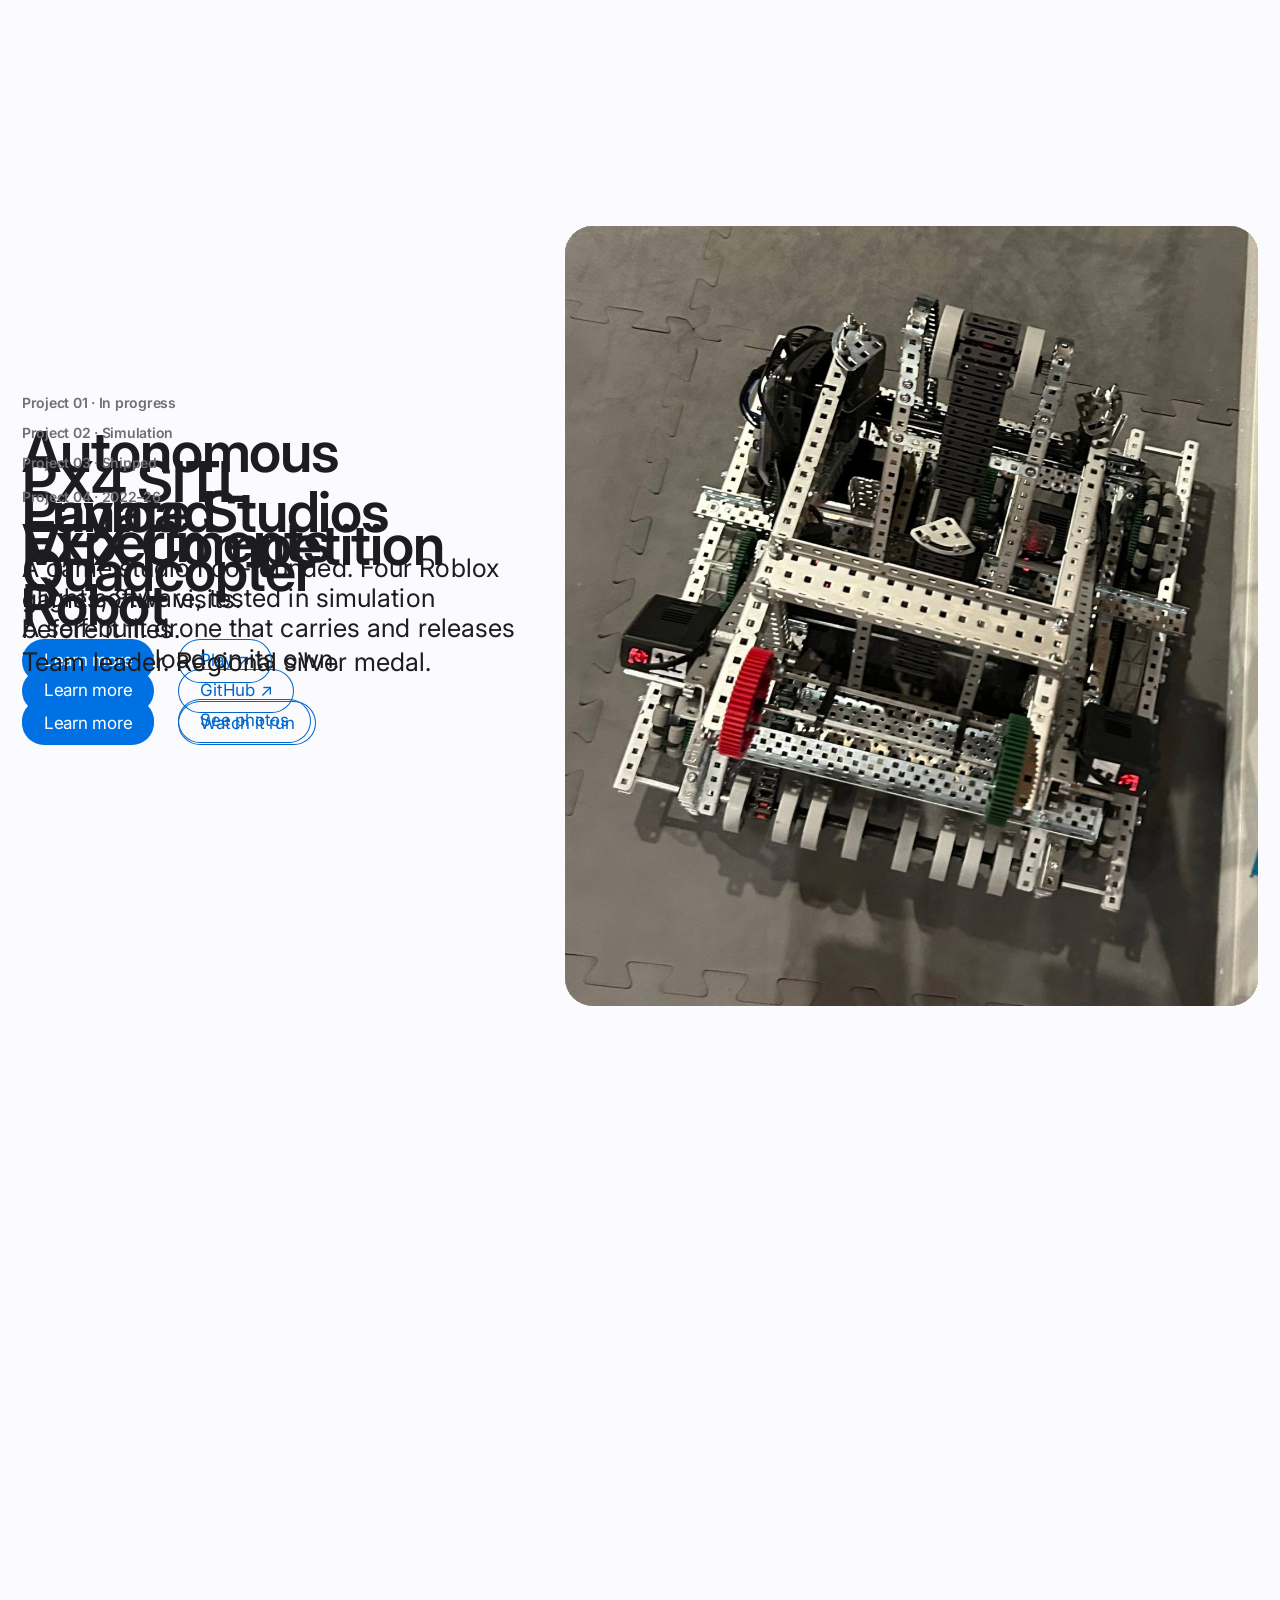
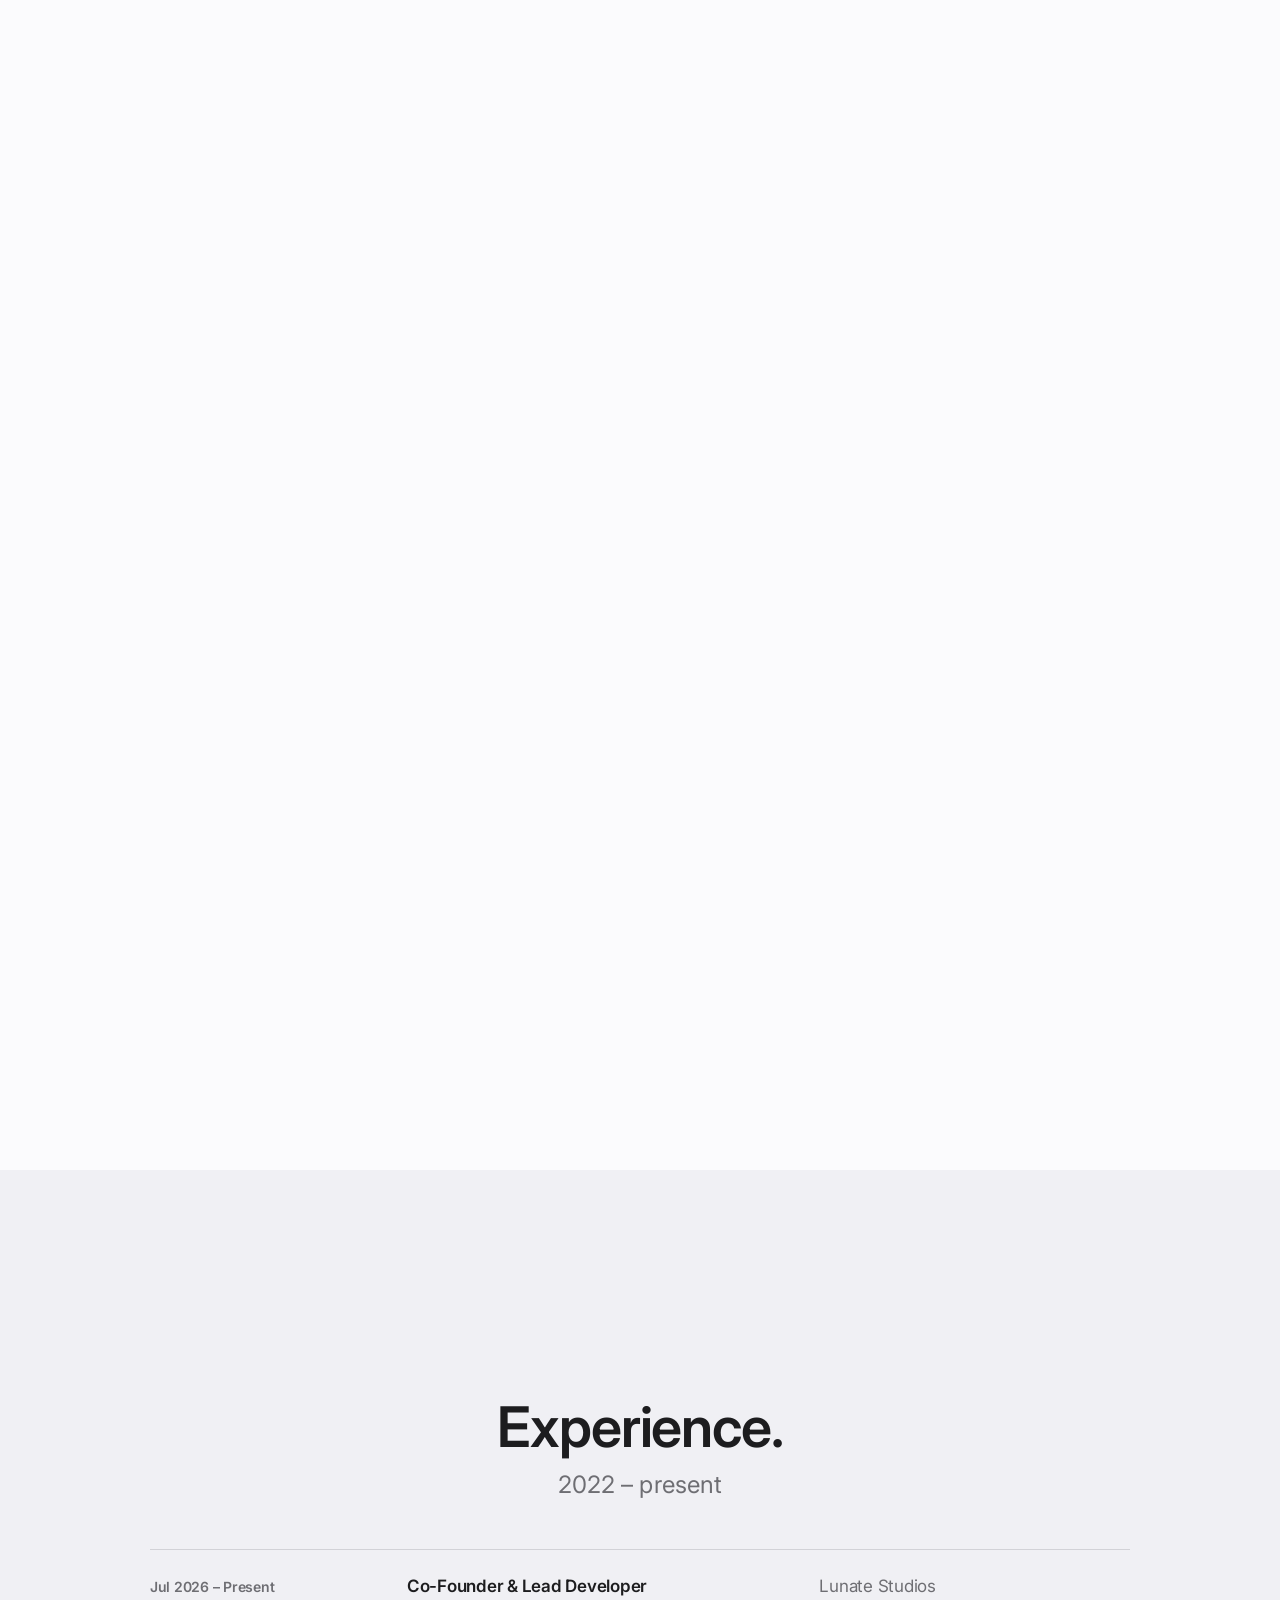
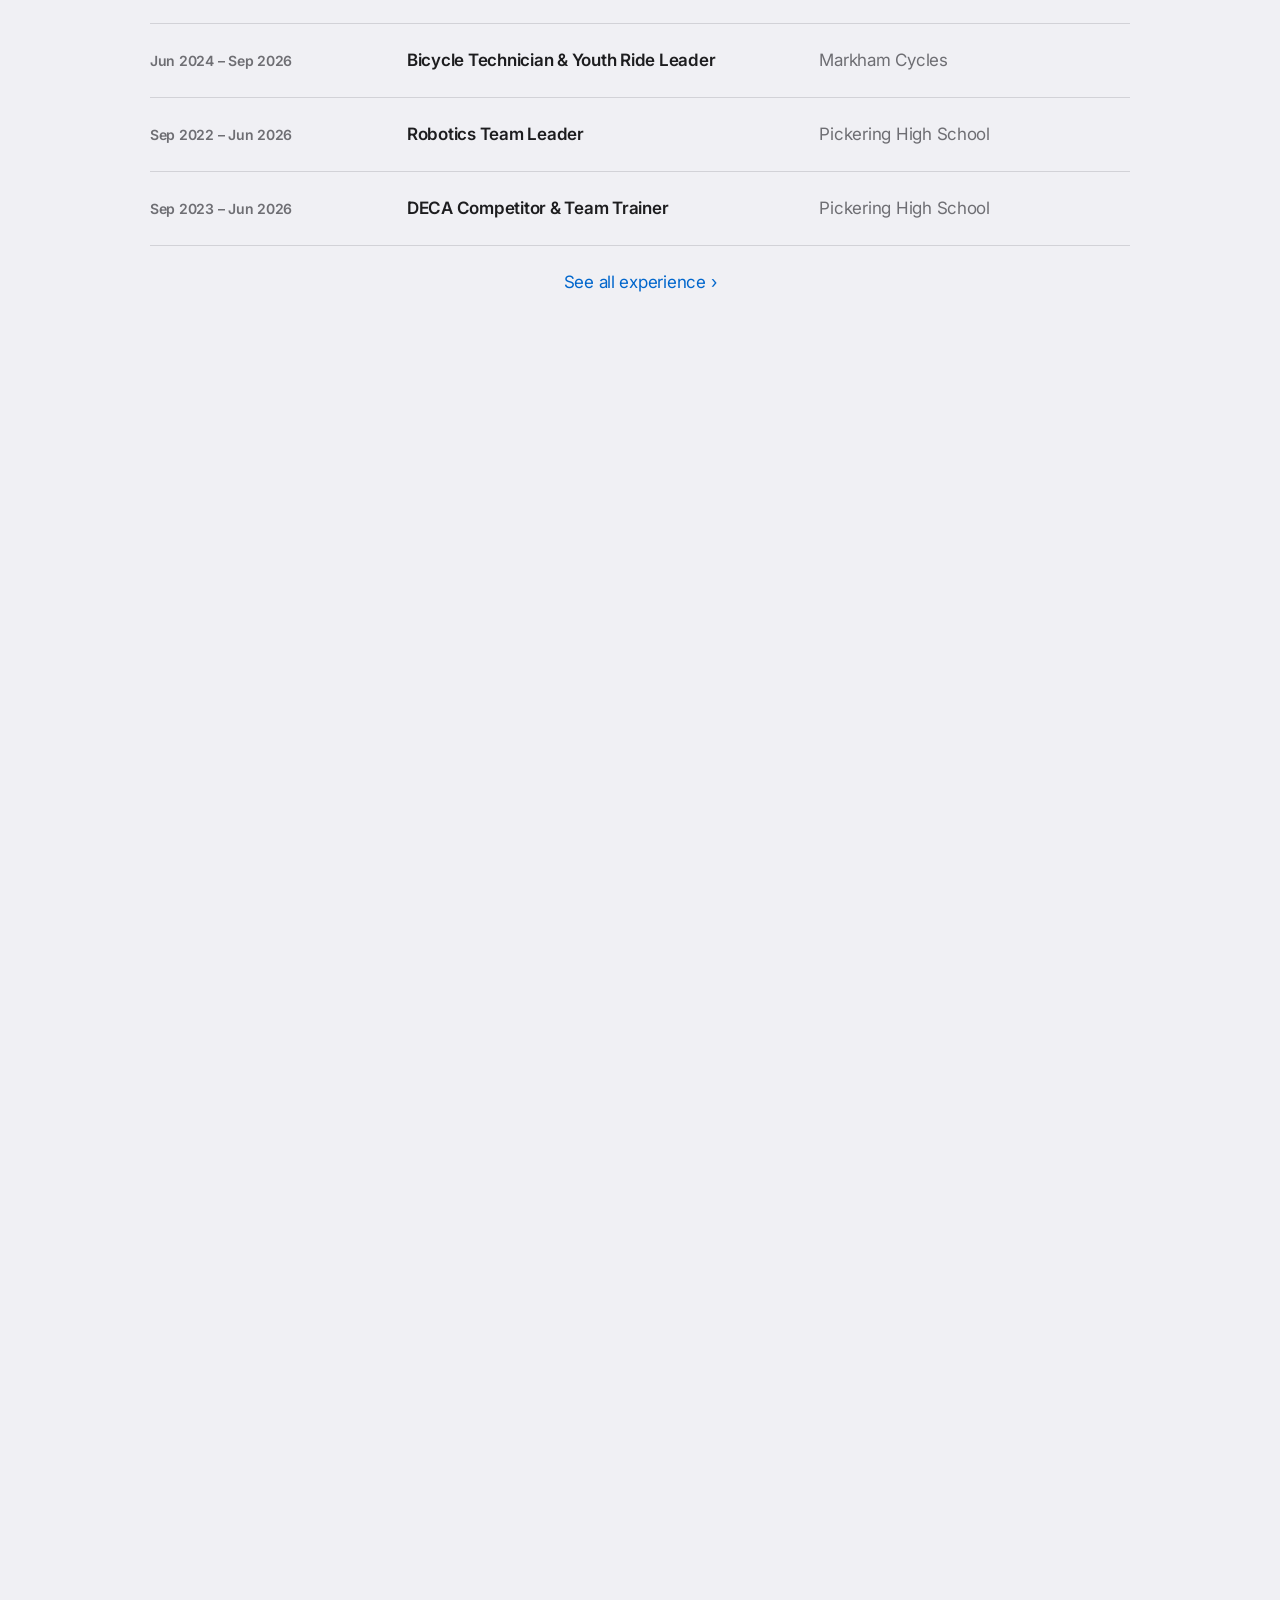
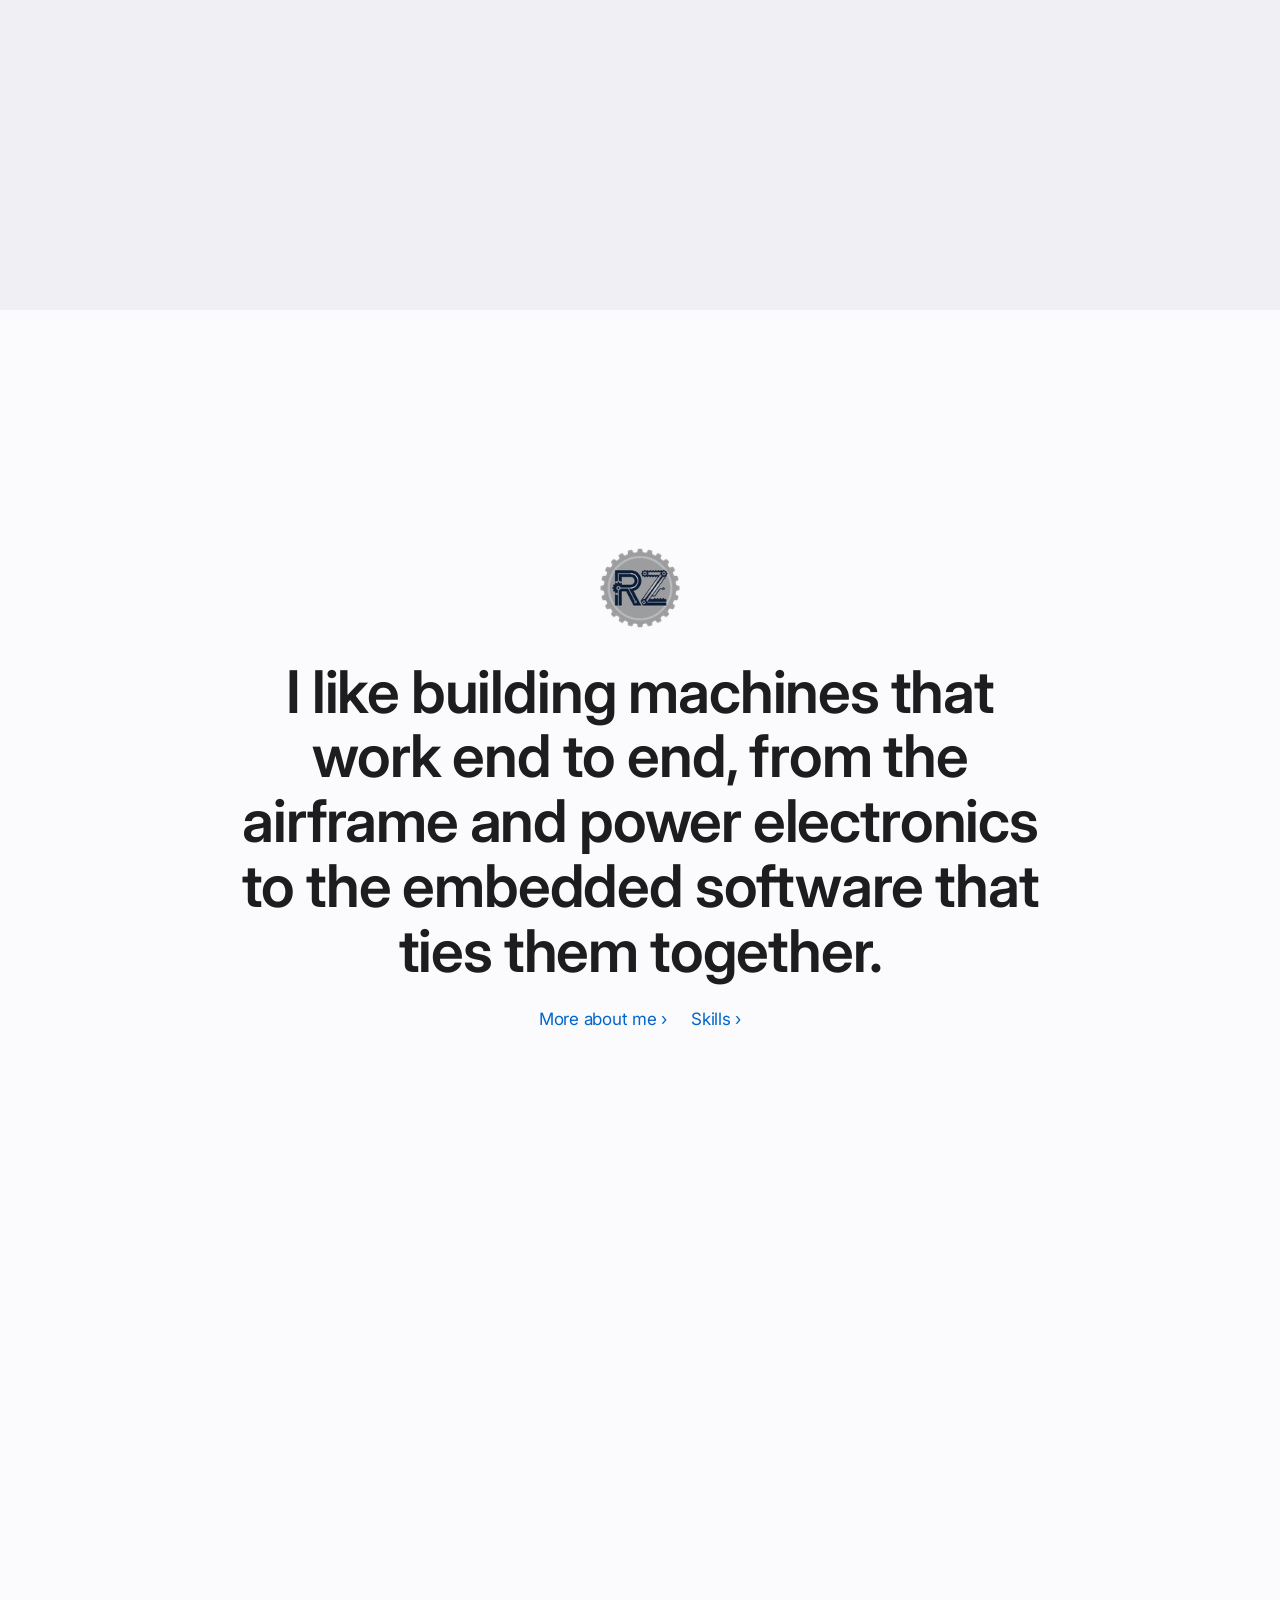
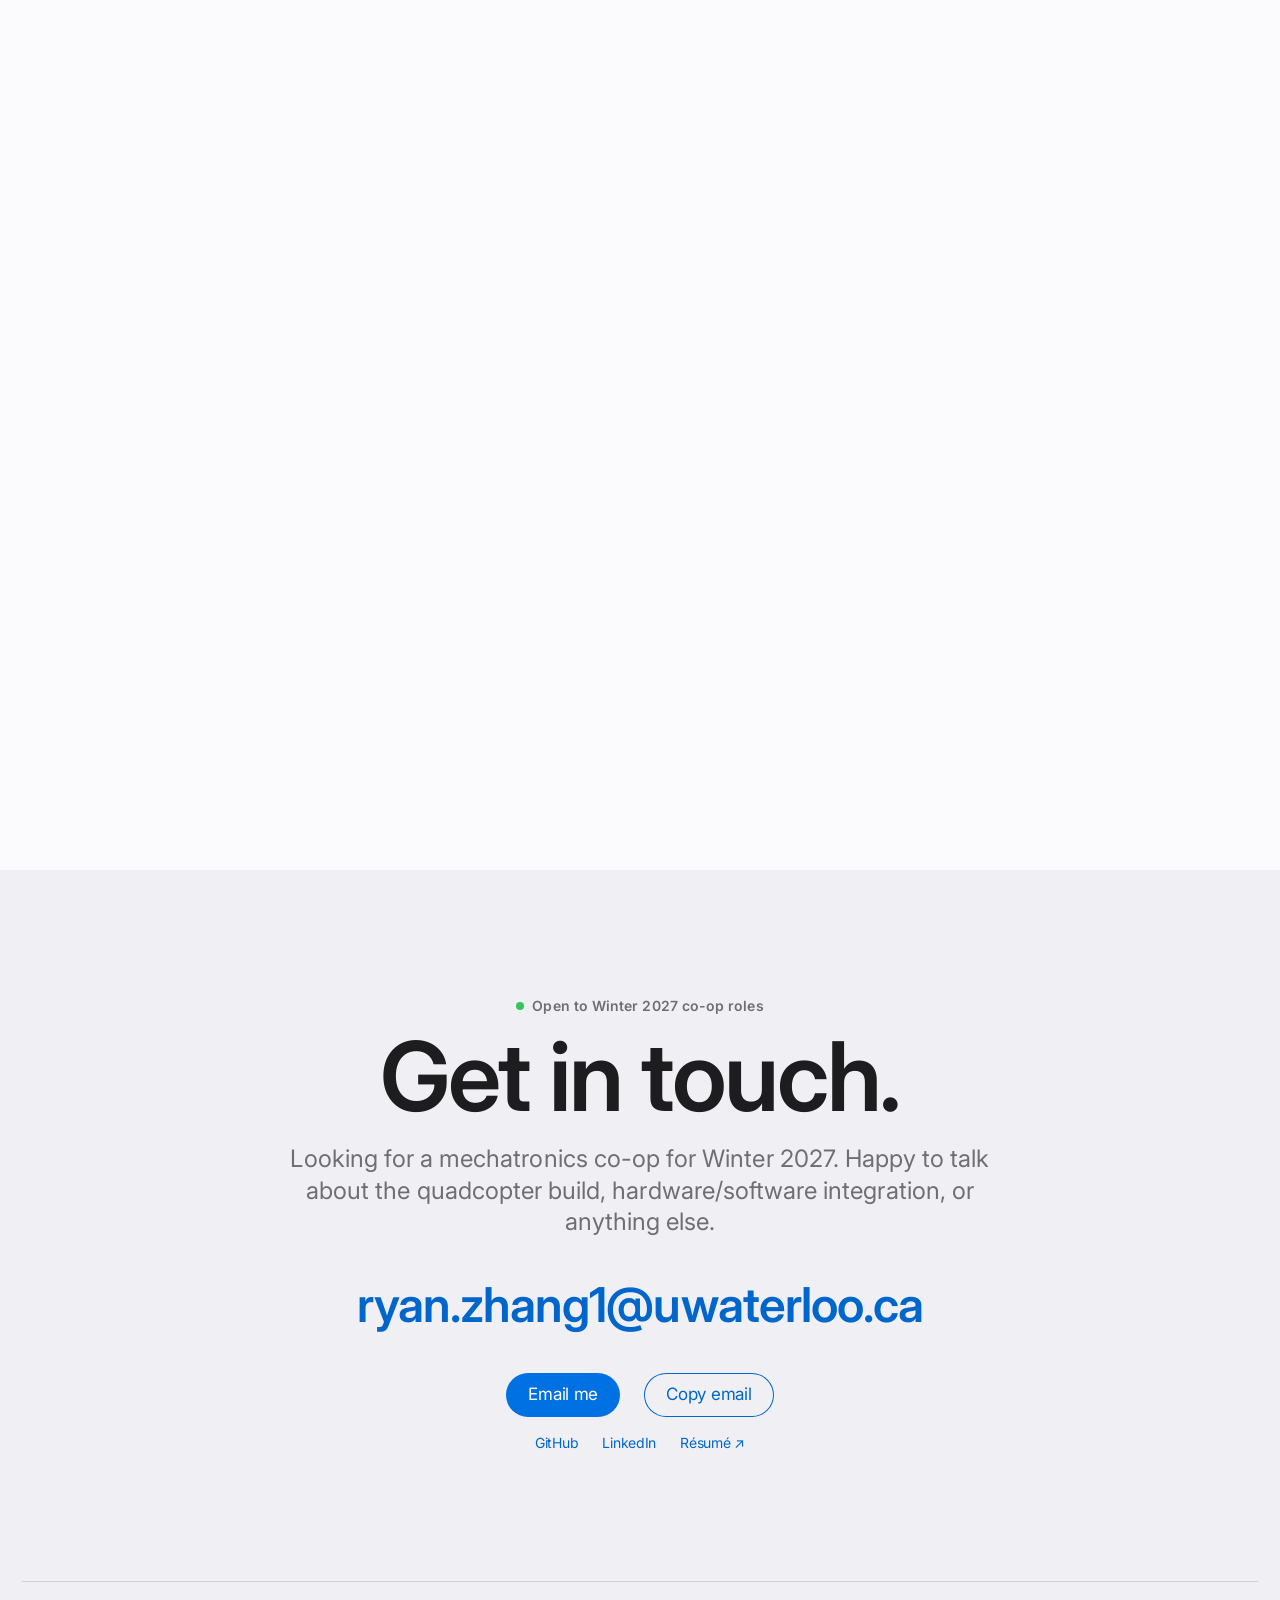
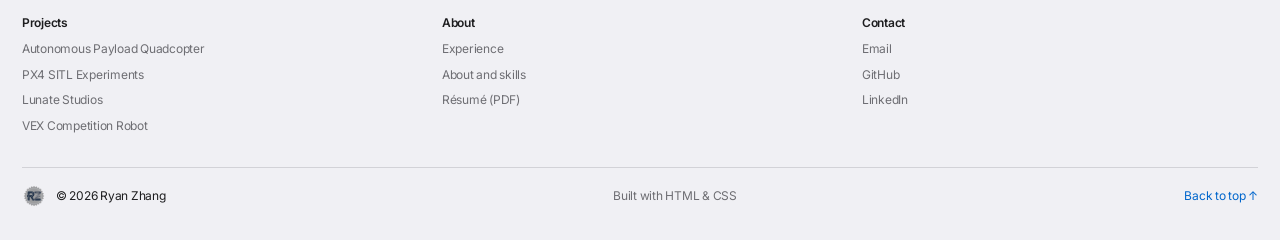
==== commit ac3f269f: "Keep the robot and drone centred in the home page photos Photos can name where their subject sits, a" ====
--- a/index.html
+++ b/index.html
@@ -95,8 +95,8 @@
           <p class="unit-tag">A self-built drone that carries and releases a liquid payload on its own.</p>
           <div class="ctas"><a class="pill" href="quadcopter.html">Learn more</a><a class="pill pill-secondary" href="quadcopter.html#photos">See photos</a></div>
         </div>
-        <div class="chapter-media" aria-hidden="true">
-          <canvas data-src="images/quadcopter-assembled.jpg" data-camera='[[0,0.5,0.5,1],[1,0.5,0.45,1.3]]'></canvas>
+        <div class="chapter-media is-photo" aria-hidden="true">
+          <canvas data-src="images/quadcopter-assembled.jpg" data-camera='[[0,0.51,0.48,1],[1,0.52,0.47,1.25]]'></canvas>
           <img class="scene-fallback" src="images/quadcopter-assembled.jpg" alt="" width="1500" height="1440" loading="lazy">
         </div>
       </div>
@@ -107,7 +107,7 @@
           <p class="unit-tag">Flight software, tested in simulation before it flies.</p>
           <div class="ctas"><a class="pill" href="px4.html">Learn more</a><a class="pill pill-secondary" href="https://github.com/ryanzhang-ca/px4-sitl-experiments" target="_blank" rel="noopener">GitHub ↗<span class="sr-only"> (opens in a new tab)</span></a></div>
         </div>
-        <div class="chapter-media" aria-hidden="true">
+        <div class="chapter-media is-photo" aria-hidden="true">
           <canvas data-src="images/px4-sitl-flight.jpg" data-camera='[[0,0.25,0.5,1.25],[1,0.75,0.5,1.25]]'></canvas>
           <img class="scene-fallback" src="images/px4-sitl-flight.jpg" alt="" width="1600" height="900" loading="lazy">
         </div>
@@ -135,8 +135,8 @@
           <p class="unit-tag">Team leader. Regional silver medal.</p>
           <div class="ctas"><a class="pill" href="vex.html">Learn more</a><a class="pill pill-secondary" href="vex.html#video">Watch it run</a></div>
         </div>
-        <div class="chapter-media" aria-hidden="true">
-          <canvas data-src="images/vex-robot-field.jpg?v=3" data-camera='[[0,0.5,0.52,1.1],[1,0.5,0.5,1]]'></canvas>
+        <div class="chapter-media is-photo" aria-hidden="true">
+          <canvas data-src="images/vex-robot-field.jpg?v=3" data-camera='[[0,0.483,0.483,1.12],[1,0.483,0.483,1]]' data-subject='[0.111,0.086,0.856,0.88]'></canvas>
           <img class="scene-fallback" src="images/vex-robot-field.jpg?v=3" alt="" width="1400" height="1400" loading="lazy">
         </div>
       </div>
--- a/styles.css
+++ b/styles.css
@@ -977,6 +977,12 @@
   .chapter-copy .unit-tag { font-size: 1.0625rem; }
   .scenes-on .chapter { inset: calc(var(--nav-h) + var(--s3)) 0 var(--s4); grid-template-rows: minmax(0, 1fr) auto; align-items: stretch; }
   .scenes-on .chapter-media { order: -1; max-height: none; }
+  /* Photos stay square on phones, so a square subject isn't cut off at the
+     sides; photo and text sit together in the middle. Very short screens give the
+     photo less height rather than squeezing the text. */
+  .scenes-on .chapter:has(.is-photo) { grid-template-rows: auto auto; align-content: center; }
+  .scenes-on .chapter-media.is-photo { aspect-ratio: 1 / 1; height: auto; max-height: max(220px, 100svh - 430px); align-self: start; }
+  .scenes-on .chapter:has(.is-photo) .chapter-copy { align-self: start; }
   .scenes-on .chapter-title { grid-template-rows: minmax(0, 1fr); align-items: center; }
   .chapter-copy .ctas { margin-top: var(--s4); }
   .panel-dark .card-stats b { font-size: clamp(2.5rem, 11vw, 3.5rem); }
